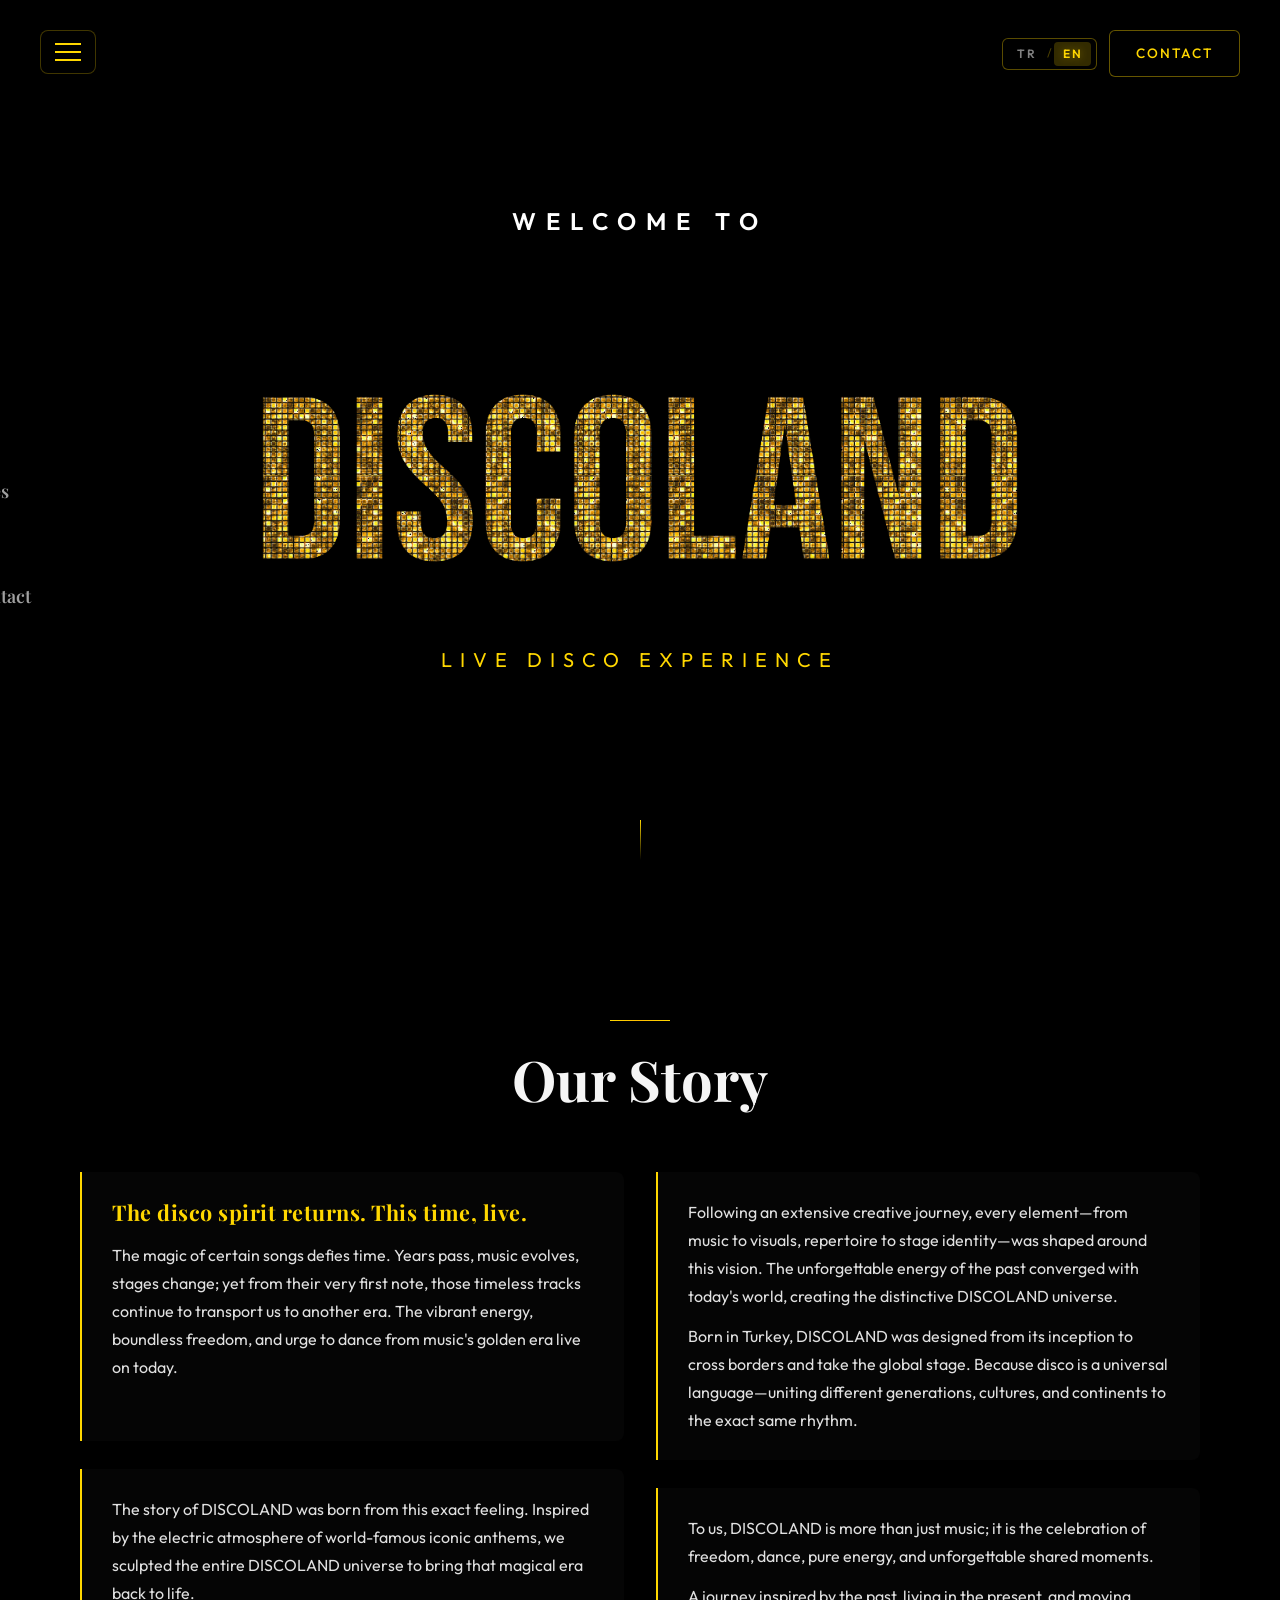
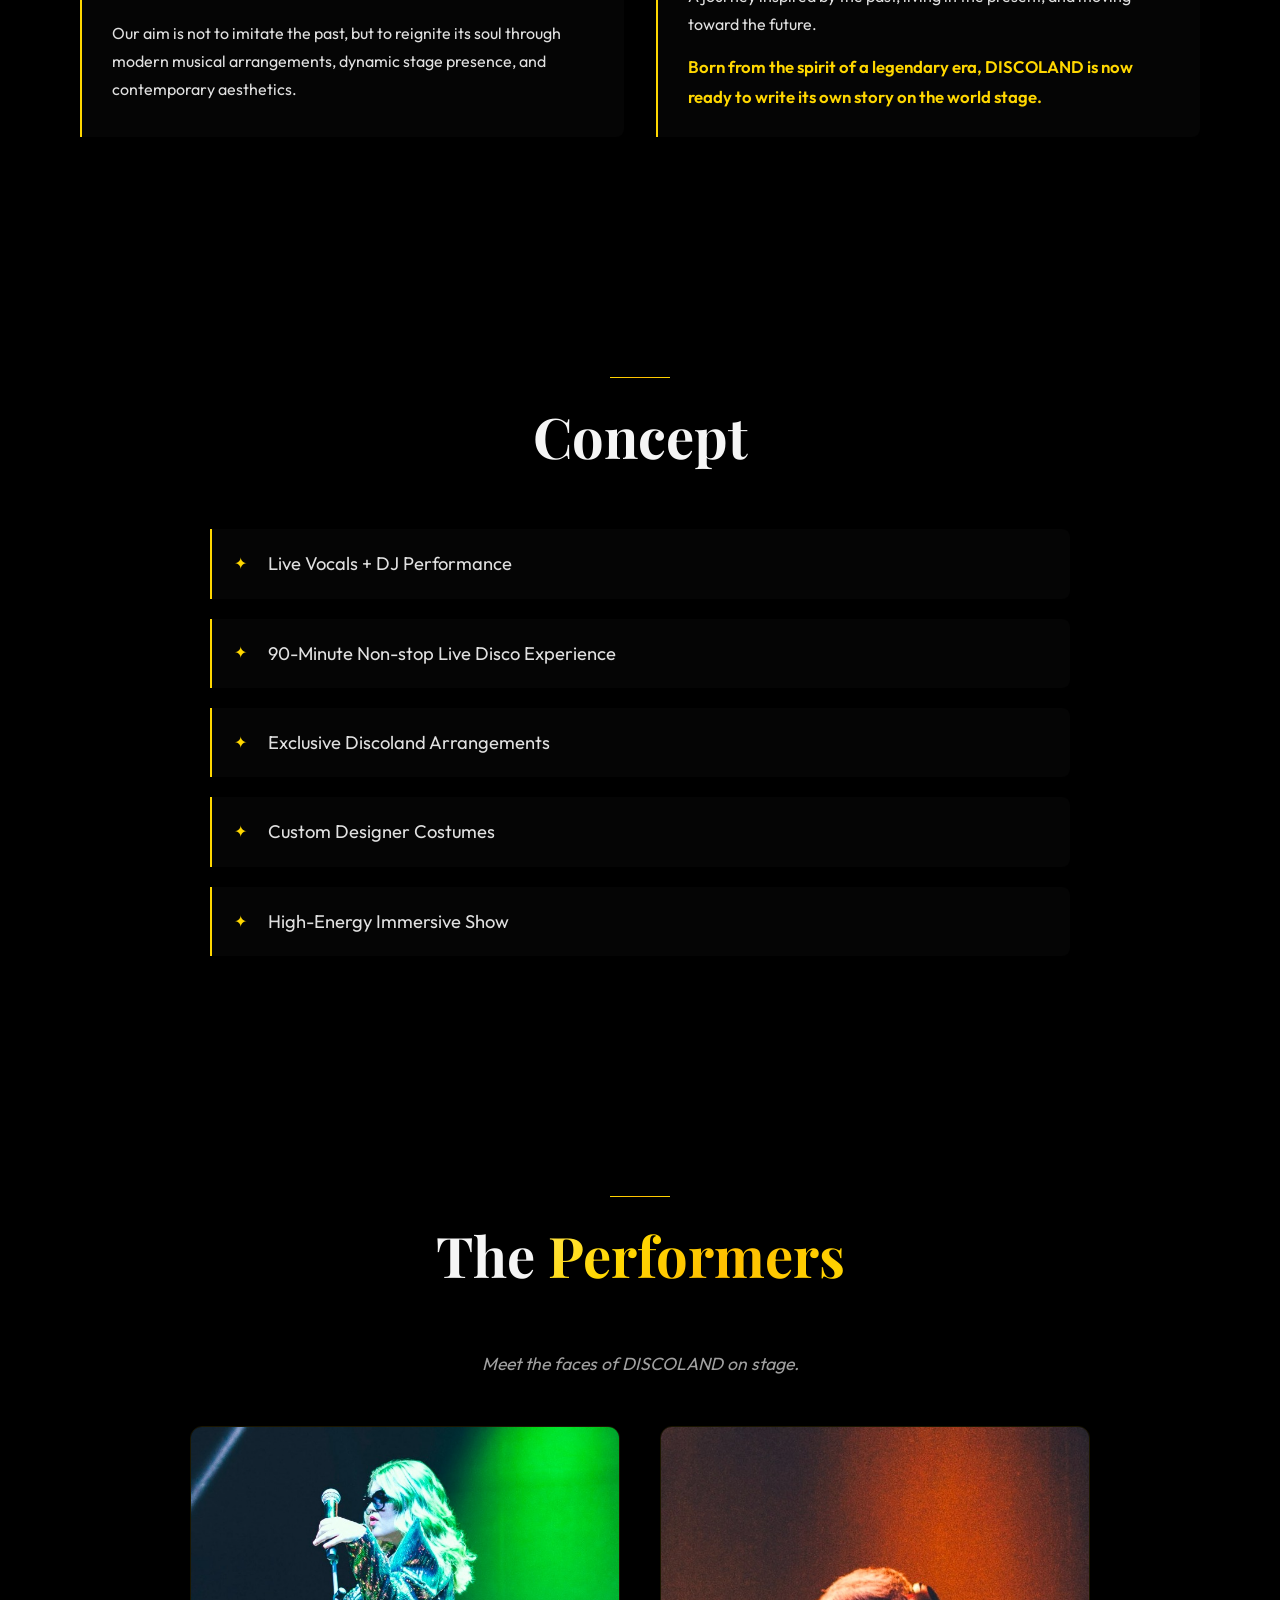
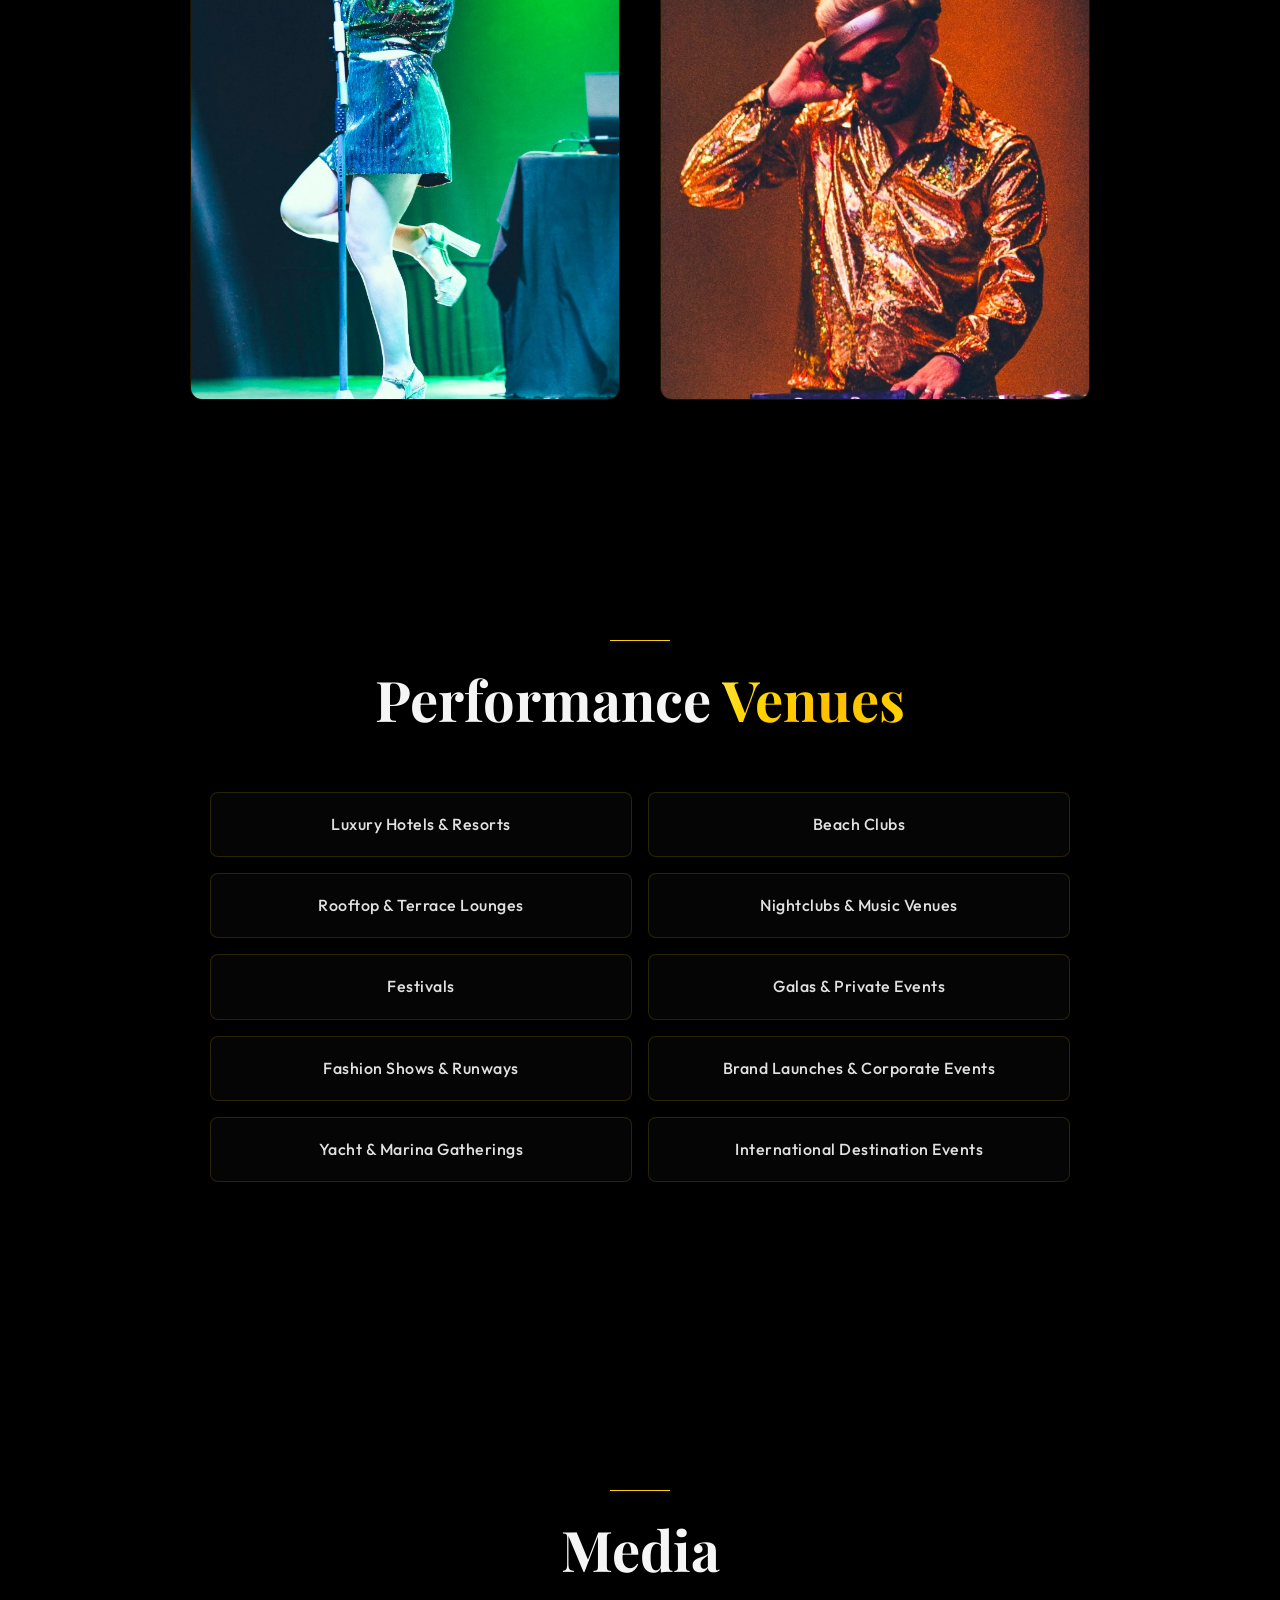
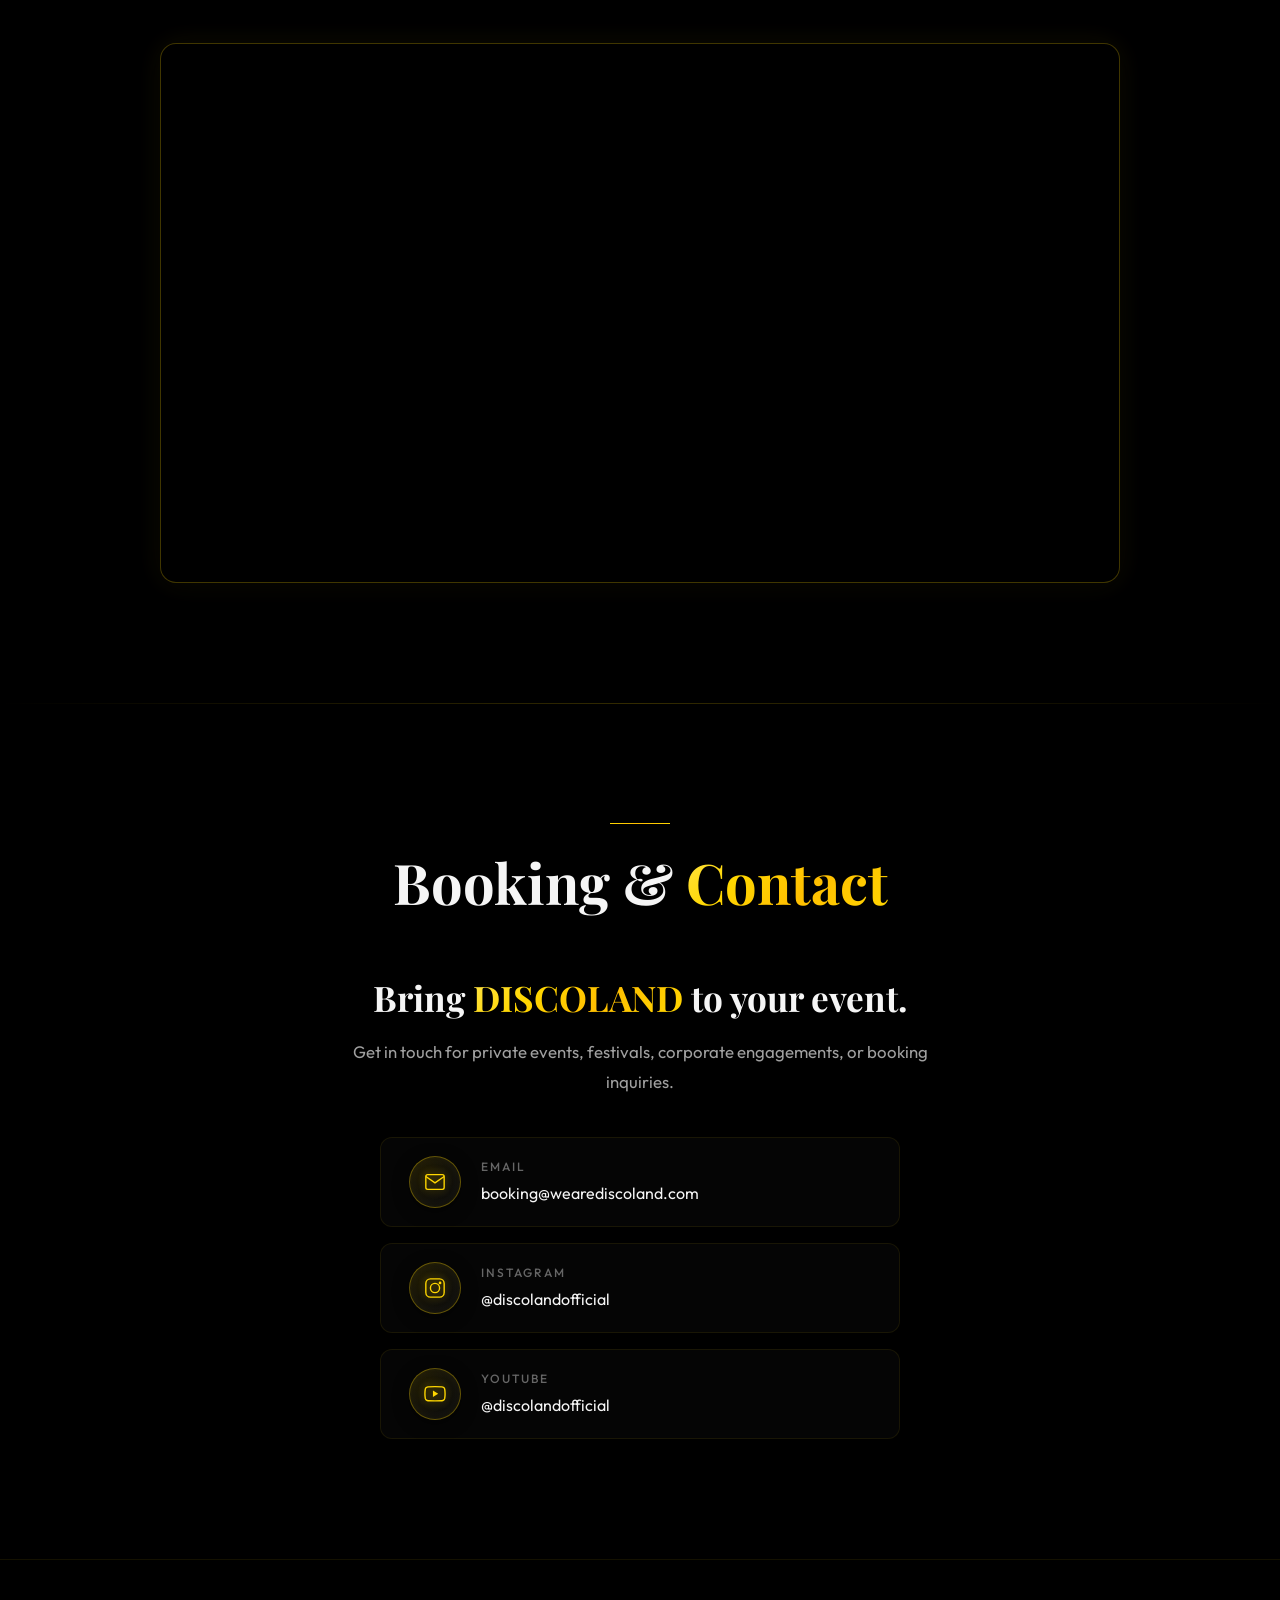
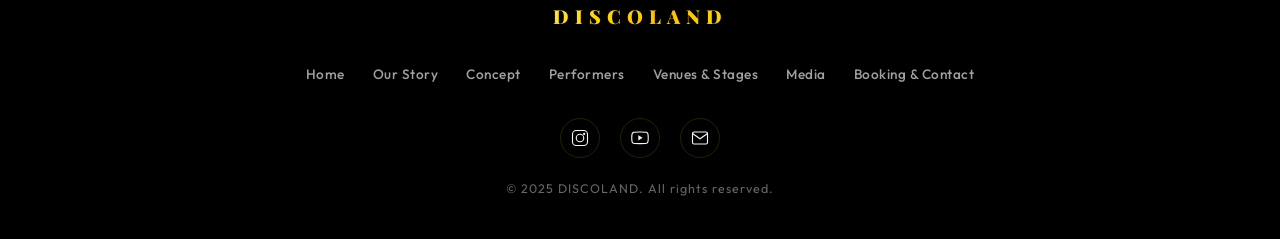
==== index.html @ 0e705111 "Add multi-language (TR/EN) support and language switchers" ====
<!DOCTYPE html>
<html lang="tr">
<head>
  <meta charset="UTF-8">
  <meta name="viewport" content="width=device-width, initial-scale=1.0">

  <!-- Google tag (gtag.js) -->
  <script async src="https://www.googletagmanager.com/gtag/js?id=G-9LQJ7EZ6C6"></script>
  <script>
    window.dataLayer = window.dataLayer || [];
    function gtag(){dataLayer.push(arguments);}
    gtag('js', new Date());

    gtag('config', 'G-9LQJ7EZ6C6');
  </script>
  <meta name="description" id="metaDescription" content="DISCOLAND — Disko kültürünün özgür ruhunu modern sahne estetiğiyle yeniden yaşatan yüksek enerjili canlı performans projesi. Buse Türker & Erdi İltaş.">
  <meta name="keywords" content="Discoland, disco, disko, canlı performans, Buse Türker, Erdi İltaş, DJ, live show, İstanbul">
  <meta property="og:title" content="Welcome to DISCOLAND">
  <meta property="og:description" id="ogDescription" content="Disko kültürünün özgür ruhunu modern sahne estetiğiyle yeniden yaşatıyoruz.">
  <meta property="og:type" content="website">
  <meta property="og:url" content="https://wearediscoland.com">
  <title id="pageTitle">Welcome to DISCOLAND</title>

  <!-- Favicon -->
  <link rel="icon" type="image/png" sizes="32x32" href="assets/images/favicon.png?v=2">
  <link rel="apple-touch-icon" href="assets/images/favicon.png?v=2">
  <link rel="shortcut icon" href="favicon.ico?v=2">

  <!-- Styles -->
  <link rel="stylesheet" href="css/style.css?v=28">
</head>
<body>

  <!-- ==================== NAVIGATION ==================== -->
  <nav class="navbar" id="navbar">
    <div class="container">
      <div class="hamburger" id="hamburger">
        <span></span>
        <span></span>
        <span></span>
      </div>
      <div class="nav-right">
        <div class="lang-switcher" id="langSwitcher">
          <button type="button" class="lang-btn active" data-lang="tr" aria-label="Türkçe">TR</button>
          <span class="lang-divider">/</span>
          <button type="button" class="lang-btn" data-lang="en" aria-label="English">EN</button>
        </div>
        <a href="#booking" class="nav-contact-btn" data-i18n="nav.contact">İletişim</a>
      </div>
    </div>
  </nav>

  <!-- ==================== SIDE MENU ==================== -->
  <div class="side-menu" id="sideMenu">
    <div class="side-menu-lang">
      <button type="button" class="side-lang-btn active" data-lang="tr">TR</button>
      <span class="side-lang-sep">|</span>
      <button type="button" class="side-lang-btn" data-lang="en">EN</button>
    </div>
    <ul class="side-menu-links">
      <li><a href="#hero" data-i18n="menu.home">Ana Sayfa</a></li>
      <li><a href="#hikayemiz" data-i18n="menu.story">Hikayemiz</a></li>
      <li><a href="#konsept" data-i18n="menu.concept">Konsept</a></li>
      <li><a href="#sahne-yuzlerimiz" data-i18n="menu.faces">Sahne Yüzlerimiz</a></li>
      <li><a href="#nerelerde" data-i18n="menu.venues">Performans Alanları</a></li>
      <li><a href="#medya" data-i18n="menu.media">Medya</a></li>
      <li><a href="#booking" data-i18n="menu.booking">Booking & İletişim</a></li>
    </ul>
  </div>
  <div class="side-menu-overlay" id="sideMenuOverlay"></div>

  <!-- ==================== HERO SECTION ==================== -->
  <section class="hero" id="hero">
    <div class="hero-overlay"></div>

    <div class="hero-content">
      <p class="hero-subtitle" data-i18n="hero.subtitle">WELCOME TO</p>
      <div class="hero-logo-wrapper">
        <img src="assets/images/logo.png" alt="DISCOLAND" class="hero-logo-img">
      </div>
      <p class="hero-slogan" data-i18n="hero.slogan">LIVE DISCO EXPERIENCE</p>
    </div>

    <div class="scroll-indicator">
      <div class="arrow"></div>
    </div>
  </section>

  <!-- ==================== 1. HİKAYEMİZ ==================== -->
  <section class="section" id="hikayemiz">
    <div class="container">
      <div class="reveal">
        <div class="section-divider"></div>
        <h2 class="section-title" data-i18n="story.title">Hikayemiz</h2>
      </div>

      <div class="story-grid">
        <!-- Sol Sütun (1. ve 2. Blok) -->
        <div class="story-col reveal reveal-delay-1">
          <div class="story-block">
            <h3 class="story-heading" data-i18n="story.heading">Disco ruhu geri dönüyor. Bu kez canlı.</h3>
            <p data-i18n="story.p1">Bazı şarkıların büyüsü zamana meydan okur. Yıllar geçer, müzik değişir, sahneler değişir; ama o şarkılar daha ilk notasında bizi başka bir zamana götürmeye devam eder. Çünkü geçmişin en güzel dönemlerinden kalan o enerji, özgürlük ve dans etme hissi bugün hâlâ yaşıyor.</p>
          </div>

          <div class="story-block">
            <p data-i18n="story.p2">DISCOLAND'in hikâyesi de tam olarak bu duygudan doğdu. Dünyanın hafızasına kazınmış ikonik şarkıların yarattığı o eşsiz atmosferden ilham aldık ve DISCOLAND'in tüm dünyasını o büyülü zamanların ruhunu yeniden hissettirecek şekilde kurguladık.</p>
            <p data-i18n="story.p3">Amacımız geçmişi taklit etmek değil; onun ruhunu bugünün müzikal anlayışı, sahne enerjisi ve estetiğiyle yeniden yaşatmak.</p>
          </div>
        </div>

        <!-- Sağ Sütun (3. ve 4. Blok) -->
        <div class="story-col reveal reveal-delay-2">
          <div class="story-block">
            <p data-i18n="story.p4">Uzun bir hazırlık sürecinin ardından müzikten görsel dünyaya, repertuvardan sahne kimliğine kadar her detay bu fikir etrafında şekillendi. Geçmişin unutulmaz enerjisi bugünün dünyasıyla buluştu ve kendine özgü bir DISCOLAND evreni ortaya çıktı.</p>
            <p data-i18n="story.p5">Türkiye'den doğan DISCOLAND, en başından itibaren sınırların ötesine geçmek ve dünya sahnelerinde yer almak üzere tasarlandı. Çünkü disco; farklı kuşakları, kültürleri ve coğrafyaları aynı ritimde buluşturan evrensel bir ruha sahip.</p>
          </div>

          <div class="story-block">
            <p data-i18n="story.p6">Bizim için DISCOLAND yalnızca müzik değil; özgürlük, dans, enerji ve birlikte yaşanan unutulmaz anların yeniden hayat bulması.</p>
            <p data-i18n="story.p7">Geçmişten ilham alan, bugünde yaşayan ve geleceğe doğru yol alan bir hikâye.</p>
            <p class="story-highlight" data-i18n="story.highlight">Bir dönemin ruhundan doğan DISCOLAND, şimdi kendi hikâyesini dünya sahnelerinde yazmaya hazırlanıyor.</p>
          </div>
        </div>
      </div>
    </div>
  </section>

  <!-- ==================== 2. KONSEPT ==================== -->
  <section class="section" id="konsept">
    <div class="container">
      <div class="reveal">
        <div class="section-divider"></div>
        <h2 class="section-title" data-i18n="concept.title">Konsept</h2>
      </div>
      <div class="konsept-list reveal reveal-delay-1">
        <ul>
          <li data-i18n="concept.item1">Canlı vokal + DJ performansı</li>
          <li data-i18n="concept.item2">90 dakika kesintisiz tek set canlı disco deneyimi</li>
          <li data-i18n="concept.item3">Discoland altyapıları</li>
          <li data-i18n="concept.item4">Özel kostümler</li>
          <li data-i18n="concept.item5">Yüksek enerjili bütünsel performans</li>
        </ul>
      </div>
    </div>
  </section>

  <!-- ==================== 3. SAHNE YÜZLERİMİZ ==================== -->
  <section class="section" id="sahne-yuzlerimiz">
    <div class="container">
      <div class="reveal">
        <div class="section-divider"></div>
        <h2 class="section-title" data-i18n-html="faces.title">Sahne <span class="text-gradient-gold">Yüzlerimiz</span></h2>
      </div>
      <p class="faces-intro reveal reveal-delay-1" data-i18n="faces.intro">DISCOLAND'in sahnedeki yüzleriyle tanışın.</p>

      <div class="faces-grid reveal reveal-delay-1">

        <!-- Buse Türker -->
        <div class="face-card">
          <img src="assets/images/buse-turker.jpg?v=2" alt="Buse Türker" class="face-card-img">
          <div class="face-card-overlay">
            <div class="face-card-header">
              <h3 class="face-card-name">Buse Türker</h3>
              <span class="face-card-title" data-i18n="faces.buseTitle">Founder & Vocal</span>
              <div class="face-card-hint">
                <span class="hint-label" data-i18n="faces.hintBio">Biyografi</span>
                <span class="hint-arrow">▾</span>
              </div>
            </div>
            <div class="face-card-body">
              <p class="face-card-desc" data-i18n="faces.buseDesc">DISCOLAND'in kurucusu ve güçlü sesi Buse Türker; müziğe olan tutkusunu, sahne deneyimini ve yaratıcı vizyonunu bir araya getirerek DISCOLAND'i hayata geçirdi.</p>
              <p class="face-card-highlight" data-i18n="faces.buseHighlight">Güçlü vokali, kendine özgü yorumu ve yüksek sahne enerjisiyle DISCOLAND'in ruhunu sahneye taşıyor.</p>
            </div>
          </div>
        </div>

        <!-- Erdi İltaş -->
        <div class="face-card">
          <img src="assets/images/erdi-iltas.jpg?v=2" alt="Erdi İltaş" class="face-card-img">
          <div class="face-card-overlay">
            <div class="face-card-header">
              <h3 class="face-card-name">Erdi İltaş</h3>
              <span class="face-card-title" data-i18n="faces.erdiTitle">DJ & Sound Producer</span>
              <div class="face-card-hint">
                <span class="hint-label" data-i18n="faces.hintBio">Biyografi</span>
                <span class="hint-arrow">▾</span>
              </div>
            </div>
            <div class="face-card-body">
              <p class="face-card-desc" data-i18n="faces.erdiDesc">DISCOLAND'in sound dünyasının arkasındaki isim Erdi İltaş. Proje için özel olarak tasarladığı altyapılar ve prodüksiyonlarla disco'nun zamansız enerjisini DISCOLAND'e özgü bir sound'a dönüştürüyor.</p>
              <p class="face-card-highlight" data-i18n="faces.erdiHighlight">DJ performansı ve sahnedeki enerjisiyle 90 dakikalık kesintisiz setin müzikal akışını yönetirken, DISCOLAND'in kendine özgü ses kimliğini sahneye taşıyor.</p>
            </div>
          </div>
        </div>

      </div>
    </div>
  </section>

  <!-- ==================== 4. NERELERDE SAHNE ALIYOR? ==================== -->
  <section class="section" id="nerelerde">
    <div class="container">
      <div class="reveal">
        <div class="section-divider"></div>
        <h2 class="section-title" data-i18n-html="venues.title">Performans <span class="text-gradient-gold">Alanları</span></h2>
      </div>

      <div class="venues-grid reveal reveal-delay-1">
        <div class="venue-item" data-i18n="venues.item1">Lüks Oteller</div>
        <div class="venue-item" data-i18n="venues.item2">Beach Club'lar</div>
        <div class="venue-item" data-i18n="venues.item3">Rooftop & Teras Mekanları</div>
        <div class="venue-item" data-i18n="venues.item4">Gece Kulüpleri & Müzik Mekanları</div>
        <div class="venue-item" data-i18n="venues.item5">Festivaller</div>
        <div class="venue-item" data-i18n="venues.item6">Gala & Özel Davetler</div>
        <div class="venue-item" data-i18n="venues.item7">Moda Şovları & Defileler</div>
        <div class="venue-item" data-i18n="venues.item8">Marka Lansmanları & Kurumsal Etkinlikler</div>
        <div class="venue-item" data-i18n="venues.item9">Yat & Marina Etkinlikleri</div>
        <div class="venue-item" data-i18n="venues.item10">Uluslararası Etkinlikler & Mekanlar</div>
      </div>

      <p class="venues-footer reveal reveal-delay-1" data-i18n-html="venues.footer">Lüks otellerden festivallere, özel davetlerden uluslararası sahnelere uzanan <span class="text-gradient-gold">DISCOLAND</span> deneyimi.</p>
    </div>
  </section>

  <!-- ==================== 5. MEDYA ==================== -->
  <section class="section" id="medya">
    <div class="container">
      <div class="reveal">
        <div class="section-divider"></div>
        <h2 class="section-title" data-i18n="media.title">Medya</h2>
      </div>
      <div class="media-video-wrapper reveal reveal-delay-1">
        <div class="media-video-container">
          <iframe
            src="https://www.youtube.com/embed/pouTGh0LCow?autoplay=1&mute=1&loop=1&playlist=pouTGh0LCow&enablejsapi=1&rel=0&modestbranding=1"
            title="DISCOLAND — Live Performance"
            allow="accelerometer; autoplay; clipboard-write; encrypted-media; gyroscope; picture-in-picture; web-share"
            allowfullscreen>
          </iframe>
        </div>
      </div>
    </div>
  </section>

  <!-- ==================== 6. BOOKING & İLETİŞİM ==================== -->
  <section class="section contact" id="booking">
    <div class="container">
      <div class="reveal">
        <div class="section-divider"></div>
        <h2 class="section-title" data-i18n-html="booking.title">Booking & <span class="text-gradient-gold">İletişim</span></h2>
      </div>

      <div class="contact-wrapper">
        <div class="contact-text reveal reveal-delay-1">
          <h3 data-i18n-html="booking.subtitle">Etkinliklerinizde <span class="text-gradient-gold">DISCOLAND</span> olsun.</h3>
          <p data-i18n="booking.desc">Özel etkinlik, festival, kurumsal organizasyon veya iş birliği teklifleriniz için bizimle iletişime geçin.</p>

          <div class="contact-links">
            <!-- Email -->
            <a href="mailto:booking@wearediscoland.com" class="contact-link">
              <div class="contact-link-icon">
                <svg viewBox="0 0 24 24">
                  <path d="M4 4h16c1.1 0 2 .9 2 2v12c0 1.1-.9 2-2 2H4c-1.1 0-2-.9-2-2V6c0-1.1.9-2 2-2z" fill="none" stroke="currentColor" stroke-width="1.5"/>
                  <polyline points="22,6 12,13 2,6" fill="none" stroke="currentColor" stroke-width="1.5"/>
                </svg>
              </div>
              <div class="contact-link-text">
                <span class="contact-link-label" data-i18n="booking.emailLabel">E-posta</span>
                <span class="contact-link-value">booking@wearediscoland.com</span>
              </div>
            </a>

            <!-- Instagram -->
            <a href="https://www.instagram.com/discolandofficial/" target="_blank" rel="noopener noreferrer" class="contact-link">
              <div class="contact-link-icon">
                <svg viewBox="0 0 24 24">
                  <rect x="2" y="2" width="20" height="20" rx="5" ry="5" fill="none" stroke="currentColor" stroke-width="1.5"/>
                  <circle cx="12" cy="12" r="5" fill="none" stroke="currentColor" stroke-width="1.5"/>
                  <circle cx="17.5" cy="6.5" r="1.5" fill="currentColor"/>
                </svg>
              </div>
              <div class="contact-link-text">
                <span class="contact-link-label" data-i18n="booking.instagramLabel">Instagram</span>
                <span class="contact-link-value">@discolandofficial</span>
              </div>
            </a>

            <!-- YouTube -->
            <a href="https://www.youtube.com/@discolandofficial" target="_blank" rel="noopener noreferrer" class="contact-link">
              <div class="contact-link-icon">
                <svg viewBox="0 0 24 24">
                  <path d="M22.54 6.42a2.78 2.78 0 0 0-1.94-2C18.88 4 12 4 12 4s-6.88 0-8.6.46a2.78 2.78 0 0 0-1.94 2A29 29 0 0 0 1 11.75a29 29 0 0 0 .46 5.33A2.78 2.78 0 0 0 3.4 19.1c1.72.46 8.6.46 8.6.46s6.88 0 8.6-.46a2.78 2.78 0 0 0 1.94-2 29 29 0 0 0 .46-5.25 29 29 0 0 0-.46-5.33z" fill="none" stroke="currentColor" stroke-width="1.5"/>
                  <polygon points="9.75,8.27 15.5,11.75 9.75,15.23" fill="currentColor"/>
                </svg>
              </div>
              <div class="contact-link-text">
                <span class="contact-link-label" data-i18n="booking.youtubeLabel">YouTube</span>
                <span class="contact-link-value">@discolandofficial</span>
              </div>
            </a>
          </div>
        </div>
      </div>
    </div>
  </section>

  <!-- ==================== FOOTER ==================== -->
  <footer class="footer">
    <div class="container">
      <div class="footer-content">
        <span class="footer-logo">DISCOLAND</span>

        <nav class="footer-nav">
          <a href="#hero" data-i18n="menu.home">Ana Sayfa</a>
          <a href="#hikayemiz" data-i18n="menu.story">Hikayemiz</a>
          <a href="#konsept" data-i18n="menu.concept">Konsept</a>
          <a href="#sahne-yuzlerimiz" data-i18n="menu.faces">Sahne Yüzlerimiz</a>
          <a href="#nerelerde" data-i18n="menu.venues">Performans Alanları</a>
          <a href="#medya" data-i18n="menu.media">Medya</a>
          <a href="#booking" data-i18n="menu.booking">Booking & İletişim</a>
        </nav>

        <div class="footer-socials">
          <!-- Instagram -->
          <a href="https://www.instagram.com/discolandofficial/" target="_blank" rel="noopener noreferrer" class="footer-social-link" aria-label="Instagram">
            <svg viewBox="0 0 24 24">
              <rect x="2" y="2" width="20" height="20" rx="5" ry="5" fill="none" stroke="currentColor" stroke-width="1.5"/>
              <circle cx="12" cy="12" r="5" fill="none" stroke="currentColor" stroke-width="1.5"/>
              <circle cx="17.5" cy="6.5" r="1.5" fill="currentColor"/>
            </svg>
          </a>
          <!-- YouTube -->
          <a href="https://www.youtube.com/@discolandofficial" target="_blank" rel="noopener noreferrer" class="footer-social-link" aria-label="YouTube">
            <svg viewBox="0 0 24 24">
              <path d="M22.54 6.42a2.78 2.78 0 0 0-1.94-2C18.88 4 12 4 12 4s-6.88 0-8.6.46a2.78 2.78 0 0 0-1.94 2A29 29 0 0 0 1 11.75a29 29 0 0 0 .46 5.33A2.78 2.78 0 0 0 3.4 19.1c1.72.46 8.6.46 8.6.46s6.88 0 8.6-.46a2.78 2.78 0 0 0 1.94-2 29 29 0 0 0 .46-5.25 29 29 0 0 0-.46-5.33z" fill="none" stroke="currentColor" stroke-width="1.5"/>
              <polygon points="9.75,8.27 15.5,11.75 9.75,15.23" fill="currentColor"/>
            </svg>
          </a>
          <!-- Email -->
          <a href="mailto:booking@wearediscoland.com" class="footer-social-link" aria-label="Email">
            <svg viewBox="0 0 24 24">
              <path d="M4 4h16c1.1 0 2 .9 2 2v12c0 1.1-.9 2-2 2H4c-1.1 0-2-.9-2-2V6c0-1.1.9-2 2-2z" fill="none" stroke="currentColor" stroke-width="1.5"/>
              <polyline points="22,6 12,13 2,6" fill="none" stroke="currentColor" stroke-width="1.5"/>
            </svg>
          </a>
        </div>

        <p class="footer-copy" data-i18n-html="footer.copy">&copy; 2025 DISCOLAND. Tüm hakları saklıdır.</p>
      </div>
    </div>
  </footer>

  <!-- Scripts -->
  <script src="js/translations.js?v=1"></script>
  <script src="js/main.js?v=7"></script>

</body>
</html>
---- css/style.css ----
/* ============================================
   DISCOLAND — Design System & Styles
   ============================================ */

/* --- Google Fonts --- */
@import url('https://fonts.googleapis.com/css2?family=Playfair+Display:ital,wght@0,400;0,700;0,900;1,400;1,700;1,900&family=Outfit:wght@300;400;500;600;700&display=swap');

/* --- CSS Custom Properties --- */
:root {
  /* Colors */
  --color-bg: #000000;
  --color-bg-alt: #000000;
  --color-bg-card: #0d0d0d;
  --color-gold: #FFD700;
  --color-gold-light: #FFE44D;
  --color-amber: #FFBF00;
  --color-red: #DC143C;
  --color-red-dark: #8B0000;
  --color-silver: #C0C0C0;
  --color-chrome: #E8E8E8;
  --color-text: #F5F5F5;
  --color-text-muted: #A0A0A0;
  --color-text-dim: #666666;

  /* Gradients */
  --gradient-gold: linear-gradient(135deg, #FFD700 0%, #FFBF00 50%, #FFD700 100%);
  --gradient-gold-text: linear-gradient(135deg, #FFE44D 0%, #FFD700 30%, #FFBF00 60%, #FFD700 100%);
  --gradient-dark: #000000;
  --gradient-red-gold: linear-gradient(135deg, #DC143C 0%, #FFD700 100%);
  --gradient-hero: none;

  /* Fonts */
  --font-display: 'Playfair Display', Georgia, serif;
  --font-body: 'Outfit', 'Segoe UI', sans-serif;

  /* Spacing */
  --section-padding: 120px;
  --container-width: 1200px;

  /* Effects */
  --glow-gold: 0 0 20px rgba(255, 215, 0, 0.3), 0 0 40px rgba(255, 215, 0, 0.1);
  --glow-gold-strong: 0 0 30px rgba(255, 215, 0, 0.5), 0 0 60px rgba(255, 215, 0, 0.2), 0 0 100px rgba(255, 215, 0, 0.1);
  --glow-red: 0 0 20px rgba(220, 20, 60, 0.3), 0 0 40px rgba(220, 20, 60, 0.1);

  /* Transitions */
  --transition-fast: 0.2s cubic-bezier(0.4, 0, 0.2, 1);
  --transition-smooth: 0.4s cubic-bezier(0.4, 0, 0.2, 1);
  --transition-slow: 0.8s cubic-bezier(0.4, 0, 0.2, 1);
}

/* --- Reset & Base --- */
*, *::before, *::after {
  margin: 0;
  padding: 0;
  box-sizing: border-box;
}

html {
  scroll-behavior: smooth;
  font-size: 16px;
  overflow-x: hidden;
}

body {
  font-family: var(--font-body);
  background-color: var(--color-bg);
  color: var(--color-text);
  line-height: 1.7;
  overflow-x: hidden;
  -webkit-font-smoothing: antialiased;
  -moz-osx-font-smoothing: grayscale;
}

a {
  text-decoration: none;
  color: inherit;
  transition: color var(--transition-fast);
}

img {
  max-width: 100%;
  height: auto;
  display: block;
}

/* --- Utility Classes --- */
.container {
  max-width: var(--container-width);
  margin: 0 auto;
  padding: 0 40px;
}

.text-gold {
  color: var(--color-gold);
}

.text-gradient-gold {
  background: var(--gradient-gold-text);
  -webkit-background-clip: text;
  -webkit-text-fill-color: transparent;
  background-clip: text;
}

/* --- Navigation --- */
.navbar {
  position: absolute;
  top: 0;
  left: 0;
  width: 100%;
  z-index: 1000;
  padding: 30px 0 15px;
  background: transparent;
}

.navbar .container {
  display: flex;
  justify-content: space-between;
  align-items: center;
}

/* Hamburger Menu (Fixed on Left) */
.hamburger {
  position: fixed;
  top: 30px;
  left: 40px;
  display: flex;
  flex-direction: column;
  gap: 6px;
  cursor: pointer;
  padding: 12px 14px;
  background: rgba(0, 0, 0, 0.65);
  backdrop-filter: blur(12px);
  border: 1px solid rgba(255, 215, 0, 0.25);
  border-radius: 8px;
  z-index: 1100;
  transition: all 0.3s ease;
}

.hamburger:hover {
  border-color: var(--color-gold);
  background: rgba(0, 0, 0, 0.9);
  box-shadow: 0 0 15px rgba(255, 215, 0, 0.3);
}

.hamburger span {
  width: 26px;
  height: 2px;
  background: var(--color-gold);
  transition: all 0.4s ease;
  transform-origin: center;
}

.hamburger.active span:nth-child(1) {
  transform: rotate(45deg) translate(5.5px, 5.5px);
}

.hamburger.active span:nth-child(2) {
  opacity: 0;
}

.hamburger.active span:nth-child(3) {
  transform: rotate(-45deg) translate(5.5px, -5.5px);
}

.nav-right {
  position: fixed;
  top: 30px;
  right: 40px;
  z-index: 1000;
  display: flex;
  align-items: center;
  gap: 12px;
}

/* Language Switcher */
.lang-switcher {
  display: inline-flex;
  align-items: center;
  background: rgba(0, 0, 0, 0.65);
  backdrop-filter: blur(12px);
  -webkit-backdrop-filter: blur(12px);
  border: 1px solid rgba(255, 215, 0, 0.35);
  border-radius: 6px;
  padding: 3px 5px;
  gap: 2px;
  transition: all var(--transition-smooth);
}

.lang-switcher:hover {
  border-color: var(--color-gold);
  box-shadow: 0 0 15px rgba(255, 215, 0, 0.25);
}

.lang-btn {
  background: transparent;
  border: none;
  color: rgba(255, 255, 255, 0.5);
  font-family: var(--font-body);
  font-size: 0.75rem;
  font-weight: 600;
  letter-spacing: 1.5px;
  padding: 6px 9px;
  border-radius: 4px;
  cursor: pointer;
  transition: all 0.25s ease;
  line-height: 1;
}

.lang-btn:hover {
  color: #FFFFFF;
}

.lang-btn.active {
  background: rgba(255, 215, 0, 0.2);
  color: var(--color-gold);
  text-shadow: 0 0 8px rgba(255, 215, 0, 0.4);
}

.lang-divider {
  color: rgba(255, 215, 0, 0.3);
  font-size: 0.75rem;
  user-select: none;
}

.nav-contact-btn {
  font-family: var(--font-body);
  font-size: 0.85rem;
  font-weight: 500;
  letter-spacing: 2px;
  text-transform: uppercase;
  color: var(--color-gold);
  border: 1px solid rgba(255, 215, 0, 0.4);
  padding: 11px 26px;
  border-radius: 6px;
  transition: all var(--transition-smooth);
  display: inline-block;
  text-decoration: none;
  background: rgba(0, 0, 0, 0.65);
  backdrop-filter: blur(12px);
  -webkit-backdrop-filter: blur(12px);
}

.nav-contact-btn:hover {
  background: rgba(0, 0, 0, 0.9);
  border-color: var(--color-gold);
  box-shadow: 0 0 15px rgba(255, 215, 0, 0.3);
  color: #FFFFFF;
}

/* Side Menu Language Switcher */
.side-menu-lang {
  display: flex;
  align-items: center;
  justify-content: center;
  gap: 8px;
  padding: 24px 0 16px;
  margin-bottom: 12px;
  border-bottom: 1px solid rgba(255, 215, 0, 0.15);
}

.side-lang-btn {
  background: rgba(0, 0, 0, 0.5);
  border: 1px solid rgba(255, 215, 0, 0.25);
  color: rgba(255, 255, 255, 0.55);
  font-family: var(--font-body);
  font-size: 0.85rem;
  font-weight: 600;
  letter-spacing: 2px;
  padding: 8px 18px;
  border-radius: 6px;
  cursor: pointer;
  transition: all 0.25s ease;
}

.side-lang-btn:hover {
  color: #FFFFFF;
  border-color: var(--color-gold);
}

.side-lang-btn.active {
  background: rgba(255, 215, 0, 0.2);
  border-color: var(--color-gold);
  color: var(--color-gold);
  box-shadow: 0 0 12px rgba(255, 215, 0, 0.3);
}

.side-lang-sep {
  color: rgba(255, 215, 0, 0.3);
  font-size: 0.85rem;
}

/* --- Side Menu --- */
.side-menu {
  position: fixed;
  top: 0;
  left: -290px;
  width: 245px;
  max-width: 75vw;
  height: 100vh;
  background: rgba(5, 5, 5, 0.96);
  backdrop-filter: blur(20px);
  z-index: 1050;
  display: flex;
  align-items: center;
  padding: 50px 24px;
  transition: left 0.4s cubic-bezier(0.4, 0, 0.2, 1);
}

.side-menu.active {
  left: 0;
}

.side-menu-links {
  list-style: none;
  padding: 0;
  margin: 0;
  width: 100%;
}

.side-menu-links li {
  margin-bottom: 22px;
}

.side-menu-links a {
  font-family: var(--font-display);
  font-size: 1.12rem;
  font-weight: 600;
  color: var(--color-text-muted);
  text-decoration: none;
  transition: color 0.3s ease, padding-left 0.3s ease;
  display: block;
  padding-left: 0;
  position: relative;
  white-space: nowrap;
}

.side-menu-links a:hover {
  color: var(--color-gold);
  padding-left: 6px;
}

.side-menu-overlay {
  position: fixed;
  top: 0;
  left: 0;
  width: 100%;
  height: 100%;
  background: rgba(0, 0, 0, 0.6);
  z-index: 1040;
  opacity: 0;
  pointer-events: none;
  transition: opacity 0.4s ease;
}

.side-menu-overlay.active {
  opacity: 1;
  pointer-events: all;
}

/* --- Section Placeholder --- */
.section-placeholder {
  text-align: center;
  padding: 80px 20px;
  color: var(--color-text-muted);
  font-family: var(--font-body);
  font-size: 1rem;
  letter-spacing: 1px;
  border: 1px dashed rgba(255, 215, 0, 0.15);
  border-radius: 8px;
  margin-top: 40px;
}

/* --- Story Content (2 Sütun) --- */
.story-grid {
  max-width: 1140px;
  margin: 48px auto 0;
  display: grid;
  grid-template-columns: 1fr 1fr;
  gap: 32px;
  align-items: stretch;
}

.story-col {
  display: flex;
  flex-direction: column;
  gap: 28px;
}

.story-block {
  background: rgba(255, 255, 255, 0.02);
  border-left: 2px solid var(--color-gold);
  padding: 26px 30px;
  border-radius: 0 8px 8px 0;
  transition: transform 0.3s ease, background 0.3s ease;
  flex: 1;
}

.story-block:hover {
  background: rgba(255, 215, 0, 0.04);
  transform: translateX(4px);
}

.story-heading {
  font-family: var(--font-display);
  font-size: 1.35rem;
  font-weight: 700;
  color: var(--color-gold);
  margin-bottom: 14px;
  letter-spacing: 0.5px;
  line-height: 1.35;
}

.story-block p {
  font-family: var(--font-body);
  font-size: 1rem;
  line-height: 1.75;
  color: #e0e0e0;
  margin-bottom: 12px;
}

.story-block p:last-child {
  margin-bottom: 0;
}

.story-highlight {
  font-weight: 600;
  color: var(--color-gold) !important;
  font-size: 1.05rem !important;
  margin-top: 14px;
}

@media (max-width: 860px) {
  .story-grid {
    grid-template-columns: 1fr;
    gap: 24px;
    margin-top: 36px;
  }
}
/* --- Konsept List --- */
.konsept-list {
  max-width: 860px;
  margin: 40px auto 0;
}

.konsept-list ul {
  list-style: none;
  padding: 0;
  margin: 0;
  display: flex;
  flex-direction: column;
  gap: 20px;
}

.konsept-list li {
  font-family: var(--font-body);
  font-size: 1.15rem;
  line-height: 1.6;
  color: #e0e0e0;
  padding: 20px 28px 20px 56px;
  position: relative;
  background: rgba(255, 255, 255, 0.02);
  border-left: 2px solid var(--color-gold);
  border-radius: 0 8px 8px 0;
  transition: transform 0.3s ease, background 0.3s ease;
}

.konsept-list li::before {
  content: '✦';
  position: absolute;
  left: 22px;
  top: 50%;
  transform: translateY(-50%);
  color: var(--color-gold);
  font-size: 1rem;
}

.konsept-list li:hover {
  background: rgba(255, 215, 0, 0.04);
  transform: translateX(4px);
}

/* --- Venues / Performance Areas --- */
.venues-grid {
  display: grid;
  grid-template-columns: repeat(2, 1fr);
  gap: 16px;
  max-width: 860px;
  margin: 48px auto 0;
}

.venue-item {
  font-family: var(--font-body);
  font-size: 1rem;
  font-weight: 500;
  color: #e0e0e0;
  padding: 18px 24px;
  text-align: center;
  border: 1px solid rgba(255, 215, 0, 0.15);
  border-radius: 8px;
  background: rgba(255, 255, 255, 0.02);
  transition: all 0.3s ease;
  letter-spacing: 0.5px;
}

.venue-item:hover {
  background: rgba(255, 215, 0, 0.06);
  border-color: rgba(255, 215, 0, 0.4);
  color: var(--color-gold);
  transform: translateY(-2px);
  box-shadow: 0 4px 20px rgba(255, 215, 0, 0.1);
}

.venues-footer {
  text-align: center;
  font-family: var(--font-body);
  font-size: 1.05rem;
  color: var(--color-text-muted);
  margin-top: 40px;
  font-style: italic;
  line-height: 1.7;
}

@media (max-width: 640px) {
  .venues-grid {
    grid-template-columns: 1fr;
    gap: 12px;
  }

  .venue-item {
    font-size: 0.9rem;
    padding: 14px 20px;
  }
}

/* --- Faces Section --- */
.faces-intro {
  text-align: center;
  font-family: var(--font-body);
  font-size: 1.1rem;
  color: var(--color-text-muted);
  margin-top: 24px;
  margin-bottom: 0;
  font-style: italic;
}

.faces-grid {
  display: grid;
  grid-template-columns: repeat(2, 1fr);
  gap: 40px;
  max-width: 900px;
  margin: 48px auto 0;
}

.face-card {
  position: relative;
  border-radius: 12px;
  overflow: hidden;
  aspect-ratio: 3 / 4;
  cursor: pointer;
  box-shadow: 0 4px 30px rgba(0, 0, 0, 0.5);
  border: 1px solid rgba(255, 215, 0, 0.1);
  transition: border-color 0.4s ease, box-shadow 0.4s ease;
}

.face-card:hover {
  border-color: rgba(255, 215, 0, 0.3);
  box-shadow: 0 8px 40px rgba(255, 215, 0, 0.15);
}

/* Photo */
.face-card-img {
  width: 100%;
  height: 100%;
  object-fit: cover;
  object-position: center top;
  display: block;
  transition: transform 0.6s ease, filter 0.6s ease;
}

.face-card:hover .face-card-img {
  transform: scale(1.05);
  filter: brightness(0.2);
}

/* Hover overlay - everything appears on hover */
.face-card-overlay {
  position: absolute;
  inset: 0;
  display: flex;
  flex-direction: column;
  justify-content: center;
  align-items: center;
  text-align: center;
  padding: 32px 28px;
  opacity: 0;
  z-index: 4;
  transition: opacity 0.5s ease;
}

.face-card:hover .face-card-overlay {
  opacity: 1;
}

.face-card-name {
  font-family: var(--font-display);
  font-size: 1.5rem;
  font-weight: 700;
  color: #FFFFFF;
  margin-bottom: 6px;
  letter-spacing: 1px;
  transform: translateY(20px);
  transition: transform 0.5s ease;
}

.face-card:hover .face-card-name {
  transform: translateY(0);
}

.face-card-title {
  font-family: var(--font-body);
  font-size: 0.8rem;
  font-weight: 600;
  letter-spacing: 3px;
  text-transform: uppercase;
  color: var(--color-gold);
  margin-bottom: 24px;
  display: block;
  transform: translateY(20px);
  transition: transform 0.5s ease 0.05s;
}

.face-card:hover .face-card-title {
  transform: translateY(0);
}

.face-card-desc {
  font-family: var(--font-body);
  font-size: 0.9rem;
  line-height: 1.7;
  color: #d0d0d0;
  margin-bottom: 16px;
  transform: translateY(20px);
  transition: transform 0.5s ease 0.1s;
}

.face-card:hover .face-card-desc {
  transform: translateY(0);
}

.face-card-highlight {
  font-family: var(--font-body);
  font-size: 0.85rem;
  line-height: 1.6;
  color: var(--color-gold);
  font-weight: 500;
  font-style: italic;
  transform: translateY(20px);
  transition: transform 0.5s ease 0.15s;
}

.face-card:hover .face-card-highlight {
  transform: translateY(0);
}

/* Hide mobile hint on desktop */
.face-card-hint {
  display: none;
}

/* Mobile responsive */
@media (max-width: 768px) {
  .faces-grid {
    grid-template-columns: 1fr;
    gap: 32px;
    max-width: 400px;
  }

  /* Reset desktop hover filter on touch screens */
  .face-card:hover .face-card-img {
    transform: none;
    filter: none;
  }

  .face-card.is-open .face-card-img {
    filter: brightness(0.18) blur(3px);
    transform: scale(1.03);
  }

  /* Fixed bottom panel on mobile */
  .face-card-overlay {
    position: absolute;
    inset: auto 0 0 0;
    top: auto;
    bottom: 0;
    left: 0;
    right: 0;
    opacity: 1;
    background: linear-gradient(to top, rgba(0, 0, 0, 0.96) 0%, rgba(5, 5, 5, 0.85) 65%, rgba(0, 0, 0, 0) 100%);
    padding: 40px 20px 18px;
    display: flex;
    flex-direction: column;
    justify-content: flex-end;
    align-items: center;
    transition: all 0.45s cubic-bezier(0.4, 0, 0.2, 1);
    z-index: 4;
  }

  .face-card-header {
    width: 100%;
    display: flex;
    flex-direction: column;
    align-items: center;
    text-align: center;
  }

  .face-card-name {
    font-size: 1.35rem;
    margin-bottom: 3px;
    transform: none !important;
    color: #FFFFFF;
  }

  .face-card-title {
    font-size: 0.78rem;
    letter-spacing: 2.5px;
    margin-bottom: 10px;
    transform: none !important;
    color: var(--color-gold);
  }

  /* Expand Hint Pill */
  .face-card-hint {
    display: inline-flex;
    align-items: center;
    gap: 6px;
    padding: 5px 14px;
    border-radius: 20px;
    background: rgba(255, 215, 0, 0.1);
    border: 1px solid rgba(255, 215, 0, 0.35);
    color: var(--color-gold);
    font-size: 0.72rem;
    font-weight: 600;
    letter-spacing: 1px;
    text-transform: uppercase;
    transition: all 0.3s ease;
  }

  .hint-arrow {
    font-size: 0.8rem;
    transition: transform 0.35s ease;
  }

  /* Collapsible Body */
  .face-card-body {
    max-height: 0;
    overflow: hidden;
    opacity: 0;
    transition: max-height 0.45s cubic-bezier(0.4, 0, 0.2, 1), opacity 0.3s ease, margin-top 0.3s ease;
    margin-top: 0;
    width: 100%;
  }

  .face-card-desc {
    font-size: 0.88rem;
    line-height: 1.65;
    margin-bottom: 12px;
    transform: none !important;
    color: #d8d8d8;
  }

  .face-card-highlight {
    font-size: 0.84rem;
    line-height: 1.55;
    transform: none !important;
    color: var(--color-gold);
  }

  /* --- Open State (When tapped) --- */
  .face-card.is-open .face-card-overlay {
    top: 0;
    bottom: 0;
    justify-content: center;
    background: rgba(5, 5, 5, 0.94);
    backdrop-filter: blur(14px);
    padding: 26px 20px;
  }

  .face-card.is-open .face-card-body {
    max-height: 450px;
    opacity: 1;
    margin-top: 14px;
  }

  .face-card.is-open .hint-arrow {
    transform: rotate(180deg);
  }

  .face-card.is-open .face-card-hint {
    background: rgba(255, 215, 0, 0.22);
    border-color: var(--color-gold);
  }
}

/* --- Hero Section --- */
.hero {
  position: relative;
  min-height: 100vh;
  padding-top: 90px;
  padding-bottom: 50px;
  display: flex;
  align-items: center;
  justify-content: center;
  text-align: center;
  overflow: hidden;
  background-color: #000000;
  box-sizing: border-box;
}

.hero-overlay {
  position: absolute;
  top: 0;
  left: 0;
  width: 100%;
  height: 100%;
  background: #000000;
  z-index: 1;
}

.hero-content {
  position: relative;
  z-index: 3;
  width: 100%;
  max-width: 1400px;
  padding: 0 40px;
  margin: -30px auto 0;
}

.hero-subtitle {
  font-family: var(--font-body);
  font-size: clamp(1.1rem, 2.2vw, 1.5rem);
  font-weight: 600;
  letter-spacing: 10px;
  text-transform: uppercase;
  color: #FFFFFF;
  margin-bottom: 12px;
  opacity: 0;
  transform: translateY(20px);
  animation: fadeInGlow 2s ease-out 0.4s forwards;
}

.hero-logo-wrapper {
  margin: 0 auto 0;
  width: 100%;
  max-width: 100%;
  display: block;
  opacity: 0;
  transform: translateY(20px) scale(0.97);
  animation: fadeInLogoGlow 3.6s cubic-bezier(0.2, 0.8, 0.2, 1) 0.8s forwards;
}

.hero-logo-img {
  width: 100%;
  height: auto;
  max-height: 450px;
  object-fit: contain;
  display: block;
  margin: 0 auto;
  animation: morseBuseGlow 8s linear 9.4s infinite;
}

.hero-slogan {
  font-family: var(--font-body);
  font-size: clamp(0.9rem, 1.6vw, 1.25rem);
  font-weight: 400;
  letter-spacing: 8px;
  text-transform: uppercase;
  color: var(--color-gold);
  margin-top: -60px;
  margin-bottom: 32px;
  opacity: 0;
  transform: translateY(20px);
  animation: fadeInGlow 2s ease-out 2.6s forwards;
}

@keyframes fadeInGlow {
  0% {
    opacity: 0;
    transform: translateY(20px);
    filter: brightness(0.6);
  }
  100% {
    opacity: 1;
    transform: translateY(0);
    filter: brightness(1);
  }
}

@keyframes fadeInLogoGlow {
  0% {
    opacity: 0;
    transform: translateY(20px) scale(0.97);
    filter: brightness(0.4) blur(3px);
  }
  80% {
    opacity: 1;
    transform: translateY(0) scale(1);
    filter: brightness(1) blur(0px);
  }
  90% {
    opacity: 1;
    transform: translateY(0) scale(1);
    filter: brightness(2.3) drop-shadow(0 0 35px rgba(255, 215, 0, 0.85));
  }
  100% {
    opacity: 1;
    transform: translateY(0) scale(1);
    filter: brightness(1) drop-shadow(0 0 0px rgba(255, 215, 0, 0));
  }
}

/* Morse Code: B-U-S-E (B: — · · · | U: · · — | S: · · · | E: ·) */
@keyframes morseBuseGlow {
  0% {
    filter: brightness(1) drop-shadow(0 0 0px rgba(255, 215, 0, 0));
  }

  /* --- B: — · · · --- */
  /* Dash (3u) */
  0.6%, 6.4% {
    filter: brightness(1.75) drop-shadow(0 0 30px rgba(255, 215, 0, 0.85));
  }
  7.5%, 9.4% {
    filter: brightness(1) drop-shadow(0 0 0px rgba(255, 215, 0, 0));
  }
  /* Dot (1u) */
  10.0%, 11.9% {
    filter: brightness(1.75) drop-shadow(0 0 30px rgba(255, 215, 0, 0.85));
  }
  12.5%, 14.4% {
    filter: brightness(1) drop-shadow(0 0 0px rgba(255, 215, 0, 0));
  }
  /* Dot (1u) */
  15.0%, 16.9% {
    filter: brightness(1.75) drop-shadow(0 0 30px rgba(255, 215, 0, 0.85));
  }
  17.5%, 19.4% {
    filter: brightness(1) drop-shadow(0 0 0px rgba(255, 215, 0, 0));
  }
  /* Dot (1u) */
  20.0%, 21.9% {
    filter: brightness(1.75) drop-shadow(0 0 30px rgba(255, 215, 0, 0.85));
  }
  /* Letter space (3u) */
  22.5%, 29.4% {
    filter: brightness(1) drop-shadow(0 0 0px rgba(255, 215, 0, 0));
  }

  /* --- U: · · — --- */
  /* Dot (1u) */
  30.0%, 31.9% {
    filter: brightness(1.75) drop-shadow(0 0 30px rgba(255, 215, 0, 0.85));
  }
  32.5%, 34.4% {
    filter: brightness(1) drop-shadow(0 0 0px rgba(255, 215, 0, 0));
  }
  /* Dot (1u) */
  35.0%, 36.9% {
    filter: brightness(1.75) drop-shadow(0 0 30px rgba(255, 215, 0, 0.85));
  }
  37.5%, 39.4% {
    filter: brightness(1) drop-shadow(0 0 0px rgba(255, 215, 0, 0));
  }
  /* Dash (3u) */
  40.0%, 46.4% {
    filter: brightness(1.75) drop-shadow(0 0 30px rgba(255, 215, 0, 0.85));
  }
  /* Letter space (3u) */
  47.5%, 54.4% {
    filter: brightness(1) drop-shadow(0 0 0px rgba(255, 215, 0, 0));
  }

  /* --- S: · · · --- */
  /* Dot (1u) */
  55.0%, 56.9% {
    filter: brightness(1.75) drop-shadow(0 0 30px rgba(255, 215, 0, 0.85));
  }
  57.5%, 59.4% {
    filter: brightness(1) drop-shadow(0 0 0px rgba(255, 215, 0, 0));
  }
  /* Dot (1u) */
  60.0%, 61.9% {
    filter: brightness(1.75) drop-shadow(0 0 30px rgba(255, 215, 0, 0.85));
  }
  62.5%, 64.4% {
    filter: brightness(1) drop-shadow(0 0 0px rgba(255, 215, 0, 0));
  }
  /* Dot (1u) */
  65.0%, 66.9% {
    filter: brightness(1.75) drop-shadow(0 0 30px rgba(255, 215, 0, 0.85));
  }
  /* Letter space (3u) */
  67.5%, 74.4% {
    filter: brightness(1) drop-shadow(0 0 0px rgba(255, 215, 0, 0));
  }

  /* --- E: · --- */
  /* Dot (1u) */
  75.0%, 76.9% {
    filter: brightness(1.75) drop-shadow(0 0 30px rgba(255, 215, 0, 0.85));
  }
  /* Word space / Loop pause (9u) */
  77.5%, 100% {
    filter: brightness(1) drop-shadow(0 0 0px rgba(255, 215, 0, 0));
  }
}

@keyframes metallicShimmer {
  0% {
    background-position: 0% center;
  }
  100% {
    background-position: 300% center;
  }
}

.hero-tagline {
  font-family: var(--font-body);
  font-size: 1.15rem;
  font-weight: 300;
  color: var(--color-text-muted);
  max-width: 540px;
  margin: 0 auto 48px;
  opacity: 0;
  transform: translateY(20px);
  animation: fadeInUp 1s ease 1.1s forwards;
}

.hero-cta {
  display: inline-flex;
  align-items: center;
  gap: 12px;
  padding: 16px 40px;
  border: 1px solid rgba(255, 215, 0, 0.4);
  border-radius: 50px;
  font-family: var(--font-body);
  font-size: 0.85rem;
  font-weight: 500;
  letter-spacing: 3px;
  text-transform: uppercase;
  color: var(--color-gold);
  background: transparent;
  cursor: pointer;
  transition: all var(--transition-smooth);
  opacity: 0;
  transform: translateY(20px);
  animation: fadeInUp 1s ease 1.4s forwards;
  position: relative;
  overflow: hidden;
}

.hero-cta::before {
  content: '';
  position: absolute;
  top: 0;
  left: -100%;
  width: 100%;
  height: 100%;
  background: linear-gradient(90deg, transparent, rgba(255, 215, 0, 0.1), transparent);
  transition: left 0.6s ease;
}

.hero-cta:hover {
  background: rgba(255, 215, 0, 0.08);
  border-color: var(--color-gold);
  box-shadow: var(--glow-gold);
  transform: translateY(-2px);
}

.hero-cta:hover::before {
  left: 100%;
}

.scroll-indicator {
  position: absolute;
  bottom: 40px;
  left: 50%;
  transform: translateX(-50%);
  z-index: 3;
  display: flex;
  flex-direction: column;
  align-items: center;
  gap: 8px;
  opacity: 0;
  animation: fadeIn 1s ease 2s forwards;
}

.scroll-indicator span {
  font-size: 0.7rem;
  letter-spacing: 3px;
  text-transform: uppercase;
  color: var(--color-text-dim);
}

.scroll-indicator .arrow {
  width: 1px;
  height: 40px;
  background: linear-gradient(to bottom, var(--color-gold), transparent);
  position: relative;
  animation: scrollBounce 2s ease-in-out infinite;
}

/* --- Section Base --- */
.section {
  padding: var(--section-padding) 0;
  position: relative;
}

.section-divider {
  width: 60px;
  height: 1px;
  background: var(--gradient-gold);
  margin: 0 auto 24px;
}

.section-label {
  font-family: var(--font-body);
  font-size: 0.75rem;
  font-weight: 500;
  letter-spacing: 5px;
  text-transform: uppercase;
  color: var(--color-gold);
  text-align: center;
  margin-bottom: 16px;
}

.section-title {
  font-family: var(--font-display);
  font-size: clamp(2.2rem, 5vw, 3.5rem);
  font-weight: 700;
  text-align: center;
  margin-bottom: 60px;
  line-height: 1.2;
}

/* --- About Section --- */
.about {
  background: var(--gradient-dark);
  position: relative;
}

.about::before {
  content: '';
  position: absolute;
  top: 0;
  left: 0;
  width: 100%;
  height: 1px;
  background: linear-gradient(to right, transparent, rgba(255, 215, 0, 0.2), transparent);
}

.about-grid {
  display: grid;
  grid-template-columns: 1fr 1fr;
  gap: 80px;
  align-items: center;
}

.about-text {
  max-width: 520px;
}

.about-text p {
  font-size: 1.05rem;
  line-height: 1.9;
  color: var(--color-text-muted);
  margin-bottom: 24px;
}

.about-text .highlight {
  color: var(--color-gold);
  font-weight: 500;
}

.about-visual {
  position: relative;
  display: flex;
  justify-content: center;
  align-items: center;
}

.disco-ball-container {
  width: 380px;
  height: 380px;
  position: relative;
  display: flex;
  align-items: center;
  justify-content: center;
}

#discoBallCanvas {
  width: 340px;
  height: 340px;
  border-radius: 50%;
  position: relative;
  z-index: 3;
  filter: drop-shadow(0 0 35px rgba(255, 215, 0, 0.35));
}

.disco-ball-ring {
  position: absolute;
  width: 340px;
  height: 340px;
  border-radius: 50%;
  border: 1px solid rgba(255, 215, 0, 0.15);
  animation: pulse 4s ease-in-out infinite;
}

.disco-ball-ring:nth-child(2) {
  width: 380px;
  height: 380px;
  animation-delay: 1s;
  border-color: rgba(255, 215, 0, 0.08);
}

/* --- Performers Section --- */
.performers {
  background: var(--color-bg);
  position: relative;
  overflow: hidden;
}

.performers::before {
  content: '';
  position: absolute;
  top: 0;
  left: 0;
  width: 100%;
  height: 1px;
  background: linear-gradient(to right, transparent, rgba(255, 215, 0, 0.2), transparent);
}

.performers-grid {
  display: grid;
  grid-template-columns: 1fr 1fr;
  gap: 60px;
  max-width: 900px;
  margin: 0 auto;
}

.performer-card {
  position: relative;
  border-radius: 16px;
  overflow: hidden;
  background: var(--color-bg-card);
  border: 1px solid rgba(255, 215, 0, 0.08);
  transition: all var(--transition-smooth);
  cursor: default;
  group: true;
}

.performer-card:hover {
  border-color: rgba(255, 215, 0, 0.25);
  transform: translateY(-8px);
  box-shadow: var(--glow-gold);
}

.performer-image {
  width: 100%;
  aspect-ratio: 3/4;
  background: linear-gradient(
    135deg,
    #1a1a1a 0%,
    #222222 50%,
    #1a1a1a 100%
  );
  position: relative;
  overflow: hidden;
  display: flex;
  align-items: center;
  justify-content: center;
}

.performer-image::before {
  content: '';
  position: absolute;
  top: 0;
  left: 0;
  width: 100%;
  height: 100%;
  background: linear-gradient(
    to bottom,
    transparent 50%,
    rgba(10, 10, 10, 0.9) 100%
  );
  z-index: 2;
}

.performer-image img {
  width: 100%;
  height: 100%;
  object-fit: cover;
  transition: transform var(--transition-slow);
}

.performer-card:hover .performer-image img {
  transform: scale(1.05);
}

/* Placeholder icon for when photos aren't available yet */
.performer-placeholder {
  width: 100%;
  height: 100%;
  display: flex;
  align-items: center;
  justify-content: center;
  position: relative;
}

.performer-placeholder .placeholder-icon {
  width: 80px;
  height: 80px;
  border-radius: 50%;
  border: 2px solid rgba(255, 215, 0, 0.2);
  display: flex;
  align-items: center;
  justify-content: center;
  position: relative;
  z-index: 3;
}

.performer-placeholder .placeholder-icon svg {
  width: 36px;
  height: 36px;
  fill: none;
  stroke: rgba(255, 215, 0, 0.4);
  stroke-width: 1.5;
}

.performer-info {
  padding: 28px 28px 32px;
  position: relative;
}

.performer-name {
  font-family: var(--font-display);
  font-size: 1.5rem;
  font-weight: 700;
  margin-bottom: 6px;
  color: var(--color-text);
}

.performer-role {
  font-family: var(--font-body);
  font-size: 0.85rem;
  font-weight: 400;
  letter-spacing: 2px;
  text-transform: uppercase;
  color: var(--color-gold);
}

/* --- Media Section --- */
.media-video-wrapper {
  max-width: 960px;
  margin: 48px auto 0;
  display: flex;
  flex-direction: column;
  align-items: center;
}

.media-video-container {
  position: relative;
  width: 100%;
  aspect-ratio: 16 / 9;
  border-radius: 16px;
  overflow: hidden;
  border: 1px solid rgba(255, 215, 0, 0.25);
  box-shadow: 
    0 8px 40px rgba(0, 0, 0, 0.7),
    0 0 30px rgba(255, 215, 0, 0.08);
  background: #000000;
  transition: border-color 0.4s ease, box-shadow 0.4s ease;
}

.media-video-container:hover {
  border-color: rgba(255, 215, 0, 0.5);
  box-shadow: 
    0 12px 50px rgba(0, 0, 0, 0.8),
    0 0 40px rgba(255, 215, 0, 0.2);
}

.media-video-container iframe {
  position: absolute;
  top: 0;
  left: 0;
  width: 100%;
  height: 100%;
  border: none;
  display: block;
}

@media (max-width: 768px) {
  .media-video-wrapper {
    margin-top: 32px;
  }
  
  .media-video-container {
    border-radius: 12px;
  }
}

/* --- Contact Section --- */
.contact {
  background: var(--gradient-dark);
  position: relative;
  overflow: hidden;
}

.contact::before {
  content: '';
  position: absolute;
  top: 0;
  left: 0;
  width: 100%;
  height: 1px;
  background: linear-gradient(to right, transparent, rgba(255, 215, 0, 0.2), transparent);
}

.contact-wrapper {
  max-width: 720px;
  margin: 0 auto;
  text-align: center;
}

.contact-text {
  text-align: center;
}

.contact-text h3 {
  font-family: var(--font-display);
  font-size: 2.2rem;
  font-weight: 700;
  margin-bottom: 16px;
  line-height: 1.3;
}

.contact-text p {
  color: var(--color-text-muted);
  font-size: 1.05rem;
  line-height: 1.8;
  margin-bottom: 40px;
  max-width: 600px;
  margin-left: auto;
  margin-right: auto;
}

.contact-links {
  display: flex;
  flex-direction: column;
  gap: 16px;
  max-width: 520px;
  margin: 0 auto;
}

.contact-link {
  display: flex;
  align-items: center;
  gap: 20px;
  padding: 18px 28px;
  border-radius: 12px;
  border: 1px solid rgba(255, 215, 0, 0.08);
  background: rgba(255, 255, 255, 0.02);
  transition: all var(--transition-smooth);
  text-align: left;
}

.contact-link:hover {
  border-color: rgba(255, 215, 0, 0.3);
  background: rgba(255, 215, 0, 0.04);
  transform: translateY(-3px);
  box-shadow: var(--glow-gold);
}

.contact-link-icon {
  width: 52px;
  height: 52px;
  border-radius: 50%;
  border: 1px solid rgba(255, 215, 0, 0.35);
  background: radial-gradient(circle at 35% 35%, rgba(255, 215, 0, 0.12) 0%, rgba(20, 20, 20, 0.6) 70%, rgba(5, 5, 5, 0.85) 100%);
  backdrop-filter: blur(10px);
  box-shadow: 0 4px 15px rgba(0, 0, 0, 0.5), inset 0 0 10px rgba(255, 215, 0, 0.08);
  display: flex;
  align-items: center;
  justify-content: center;
  flex-shrink: 0;
  transition: all 0.4s cubic-bezier(0.4, 0, 0.2, 1);
}

.contact-link:hover .contact-link-icon {
  border-color: var(--color-gold);
  background: radial-gradient(circle at 35% 35%, rgba(255, 215, 0, 0.22) 0%, rgba(25, 25, 25, 0.7) 70%, rgba(10, 10, 10, 0.95) 100%);
  box-shadow: 0 0 22px rgba(255, 215, 0, 0.45), inset 0 0 12px rgba(255, 215, 0, 0.25);
  transform: scale(1.05);
}

.contact-link-icon svg {
  width: 22px;
  height: 22px;
  color: var(--color-gold);
  filter: drop-shadow(0 0 4px rgba(255, 215, 0, 0.35));
  transition: transform 0.3s ease, filter 0.3s ease;
}

.contact-link:hover .contact-link-icon svg {
  transform: scale(1.1);
  filter: drop-shadow(0 0 10px rgba(255, 215, 0, 0.75));
}

.contact-link-text {
  display: flex;
  flex-direction: column;
}

.contact-link-label {
  font-size: 0.75rem;
  font-weight: 500;
  letter-spacing: 2px;
  text-transform: uppercase;
  color: var(--color-text-dim);
  margin-bottom: 2px;
}

.contact-link-value {
  font-size: 1rem;
  color: var(--color-text);
  font-weight: 400;
}

.contact-visual {
  display: flex;
  justify-content: center;
  align-items: center;
  position: relative;
}

.contact-visual .sparkle-orb {
  width: 300px;
  height: 300px;
  border-radius: 50%;
  background: radial-gradient(
    circle at 40% 40%,
    rgba(255, 215, 0, 0.1) 0%,
    rgba(255, 215, 0, 0.03) 40%,
    transparent 70%
  );
  border: 1px solid rgba(255, 215, 0, 0.08);
  position: relative;
  animation: pulse 6s ease-in-out infinite;
}

.contact-visual .sparkle-orb::before {
  content: '';
  position: absolute;
  top: 50%;
  left: 50%;
  transform: translate(-50%, -50%);
  width: 200px;
  height: 200px;
  border-radius: 50%;
  border: 1px solid rgba(255, 215, 0, 0.12);
  animation: pulse 6s ease-in-out 1s infinite;
}

.contact-visual .sparkle-orb::after {
  content: '🪩';
  position: absolute;
  top: 50%;
  left: 50%;
  transform: translate(-50%, -50%);
  font-size: 4rem;
  animation: rotateSlow 10s linear infinite;
}

/* --- Footer --- */
.footer {
  padding: 40px 0;
  border-top: 1px solid rgba(255, 215, 0, 0.08);
  text-align: center;
}

.footer-content {
  display: flex;
  flex-direction: column;
  align-items: center;
  gap: 20px;
}

.footer-logo {
  font-family: var(--font-display);
  font-size: 1.2rem;
  font-weight: 900;
  letter-spacing: 6px;
  text-transform: uppercase;
  background: var(--gradient-gold-text);
  -webkit-background-clip: text;
  -webkit-text-fill-color: transparent;
  background-clip: text;
}

.footer-nav {
  display: flex;
  flex-wrap: wrap;
  justify-content: center;
  align-items: center;
  gap: 12px 28px;
  max-width: 800px;
  margin: 10px auto 12px;
}

.footer-nav a {
  font-family: var(--font-body);
  font-size: 0.85rem;
  font-weight: 500;
  color: var(--color-text-muted);
  text-decoration: none;
  letter-spacing: 0.5px;
  transition: color var(--transition-fast), transform var(--transition-fast);
}

.footer-nav a:hover {
  color: var(--color-gold);
  transform: translateY(-1px);
}

.footer-socials {
  display: flex;
  gap: 20px;
}

.footer-social-link {
  width: 40px;
  height: 40px;
  border-radius: 50%;
  border: 1px solid rgba(255, 215, 0, 0.15);
  display: flex;
  align-items: center;
  justify-content: center;
  transition: all var(--transition-smooth);
}

.footer-social-link:hover {
  border-color: var(--color-gold);
  background: rgba(255, 215, 0, 0.1);
  transform: translateY(-3px);
  box-shadow: var(--glow-gold);
}

.footer-social-link svg {
  width: 18px;
  height: 18px;
  fill: var(--color-gold);
}

.footer-copy {
  font-size: 0.78rem;
  color: var(--color-text-dim);
  letter-spacing: 1px;
}

/* --- Scroll Reveal Animation --- */
.reveal {
  opacity: 0;
  transform: translateY(40px);
  transition: opacity 0.8s cubic-bezier(0.4, 0, 0.2, 1),
              transform 0.8s cubic-bezier(0.4, 0, 0.2, 1);
}

.reveal.visible {
  opacity: 1;
  transform: translateY(0);
}

.reveal-delay-1 { transition-delay: 0.1s; }
.reveal-delay-2 { transition-delay: 0.2s; }
.reveal-delay-3 { transition-delay: 0.3s; }
.reveal-delay-4 { transition-delay: 0.4s; }

/* --- Sparkle Effect --- */
.sparkle-container {
  position: relative;
  display: inline-block;
}

.sparkle {
  position: absolute;
  width: 4px;
  height: 4px;
  background: var(--color-gold);
  border-radius: 50%;
  pointer-events: none;
  animation: sparkle 1.5s ease-in-out infinite;
  box-shadow: 0 0 6px rgba(255, 215, 0, 0.6);
}

/* --- Keyframe Animations --- */
@keyframes fadeInUp {
  to {
    opacity: 1;
    transform: translateY(0);
  }
}

@keyframes fadeIn {
  to {
    opacity: 1;
  }
}

@keyframes scrollBounce {
  0%, 100% {
    transform: translateY(0);
    opacity: 0.3;
  }
  50% {
    transform: translateY(12px);
    opacity: 1;
  }
}

@keyframes pulse {
  0%, 100% {
    transform: scale(1);
    opacity: 0.5;
  }
  50% {
    transform: scale(1.05);
    opacity: 1;
  }
}

@keyframes rotateGlow {
  0%, 100% {
    box-shadow:
      0 0 60px rgba(255, 215, 0, 0.15),
      0 0 120px rgba(255, 215, 0, 0.05);
  }
  50% {
    box-shadow:
      0 0 80px rgba(255, 215, 0, 0.25),
      0 0 160px rgba(255, 215, 0, 0.1);
  }
}

@keyframes rotateSlow {
  to {
    transform: rotate(360deg);
  }
}

@keyframes sparkle {
  0%, 100% {
    opacity: 0;
    transform: scale(0);
  }
  50% {
    opacity: 1;
    transform: scale(1);
  }
}

@keyframes shimmer {
  0% {
    background-position: -200% center;
  }
  100% {
    background-position: 200% center;
  }
}

/* --- Light Ray Effect (Hero background) --- */
.light-rays {
  position: absolute;
  top: 50%;
  left: 50%;
  transform: translate(-50%, -50%);
  width: 100%;
  height: 100%;
  z-index: 1;
  overflow: hidden;
  opacity: 0.4;
}

.light-ray {
  position: absolute;
  top: 50%;
  left: 50%;
  width: 2px;
  height: 120%;
  background: linear-gradient(
    to bottom,
    transparent,
    rgba(255, 215, 0, 0.08),
    transparent
  );
  transform-origin: top center;
}

/* --- Responsive Design --- */
@media (max-width: 1024px) {
  :root {
    --section-padding: 80px;
  }

  .container {
    padding: 0 30px;
  }

  .about-grid,
  .contact-wrapper {
    grid-template-columns: 1fr;
    gap: 60px;
  }

  .about-visual {
    order: -1;
  }

  .disco-ball-container {
    width: 280px;
    height: 280px;
  }

  .disco-ball {
    width: 200px;
    height: 200px;
  }

  .disco-ball-ring {
    width: 240px;
    height: 240px;
  }

  .disco-ball-ring:nth-child(2) {
    width: 280px;
    height: 280px;
  }

  .contact-visual {
    display: none;
  }
}

@media (max-width: 768px) {
  :root {
    --section-padding: 60px;
  }

  .container {
    padding: 0 20px;
  }

  /* Mobile nav */
  .navbar {
    padding: 20px 0 10px;
  }

  .hamburger {
    top: 16px;
    left: 16px;
    padding: 10px 12px;
  }

  .nav-right {
    top: 16px;
    right: 16px;
    gap: 8px;
  }

  .lang-switcher {
    padding: 2px 4px;
  }

  .lang-btn {
    padding: 5px 7px;
    font-size: 0.7rem;
    letter-spacing: 1px;
  }

  .nav-contact-btn {
    padding: 8px 16px;
    font-size: 0.75rem;
    letter-spacing: 1.2px;
  }

  /* Hero */
  .hero {
    padding-top: 110px;
    padding-bottom: 40px;
  }

  .hero-logo-wrapper {
    max-width: 95%;
    margin-bottom: 16px;
  }

  .hero-logo-img {
    max-height: 220px;
  }

  .hero-subtitle {
    letter-spacing: 6px;
    font-size: 0.85rem;
    margin-bottom: 16px;
  }

  .hero-slogan {
    letter-spacing: 5px;
    font-size: 0.8rem;
  }

  /* Performers */
  .performers-grid {
    grid-template-columns: 1fr;
    gap: 40px;
    max-width: 400px;
  }

  /* Section titles */
  .section-title {
    margin-bottom: 40px;
  }

  /* Contact */
  .contact-text h3 {
    font-size: 1.6rem;
  }
}

@media (max-width: 480px) {
  .hero-cta {
    padding: 14px 28px;
    font-size: 0.75rem;
    letter-spacing: 2px;
  }

  .performer-info {
    padding: 20px 20px 24px;
  }

  .performer-name {
    font-size: 1.3rem;
  }

  .contact-link {
    padding: 16px 20px;
  }
}

/* --- Custom Scrollbar --- */
::-webkit-scrollbar {
  width: 6px;
}

::-webkit-scrollbar-track {
  background: var(--color-bg);
}

::-webkit-scrollbar-thumb {
  background: rgba(255, 215, 0, 0.2);
  border-radius: 3px;
}

::-webkit-scrollbar-thumb:hover {
  background: rgba(255, 215, 0, 0.4);
}

/* --- Selection --- */
::selection {
  background: rgba(255, 215, 0, 0.2);
  color: var(--color-gold);
}
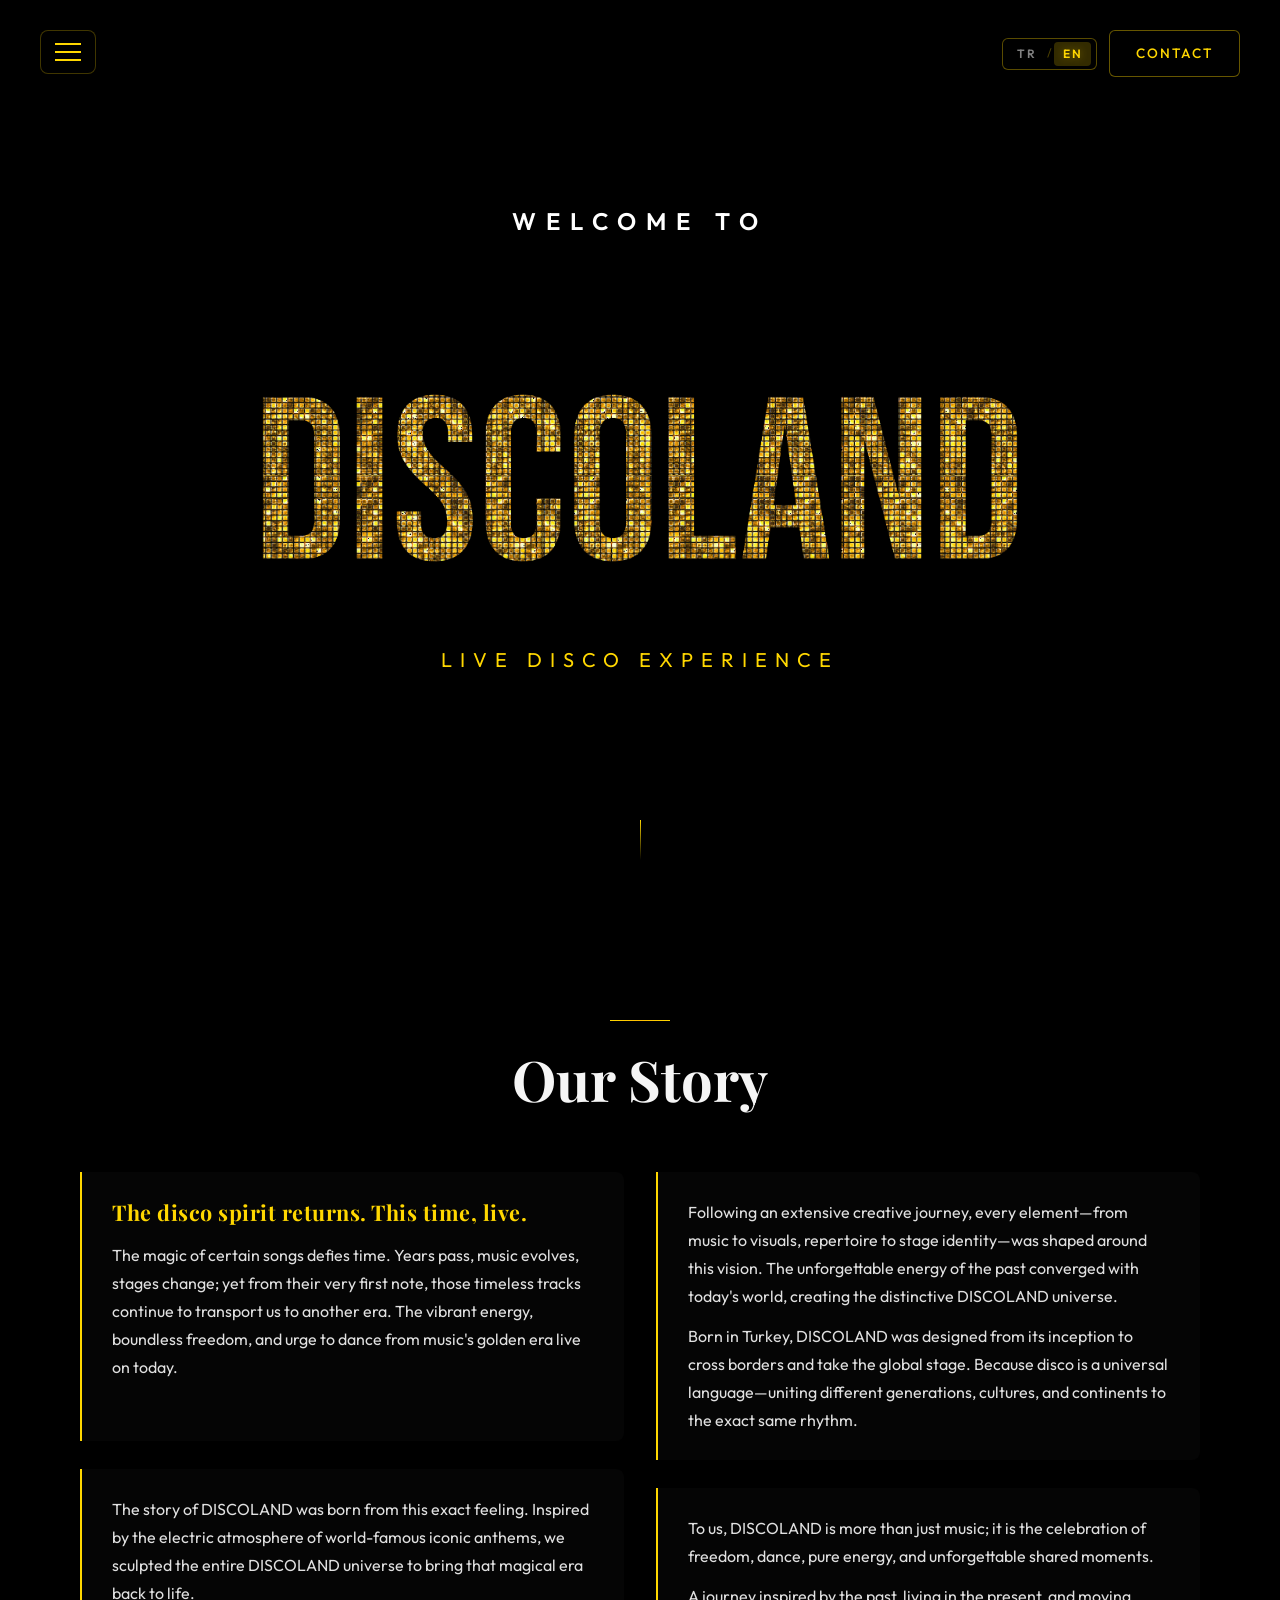
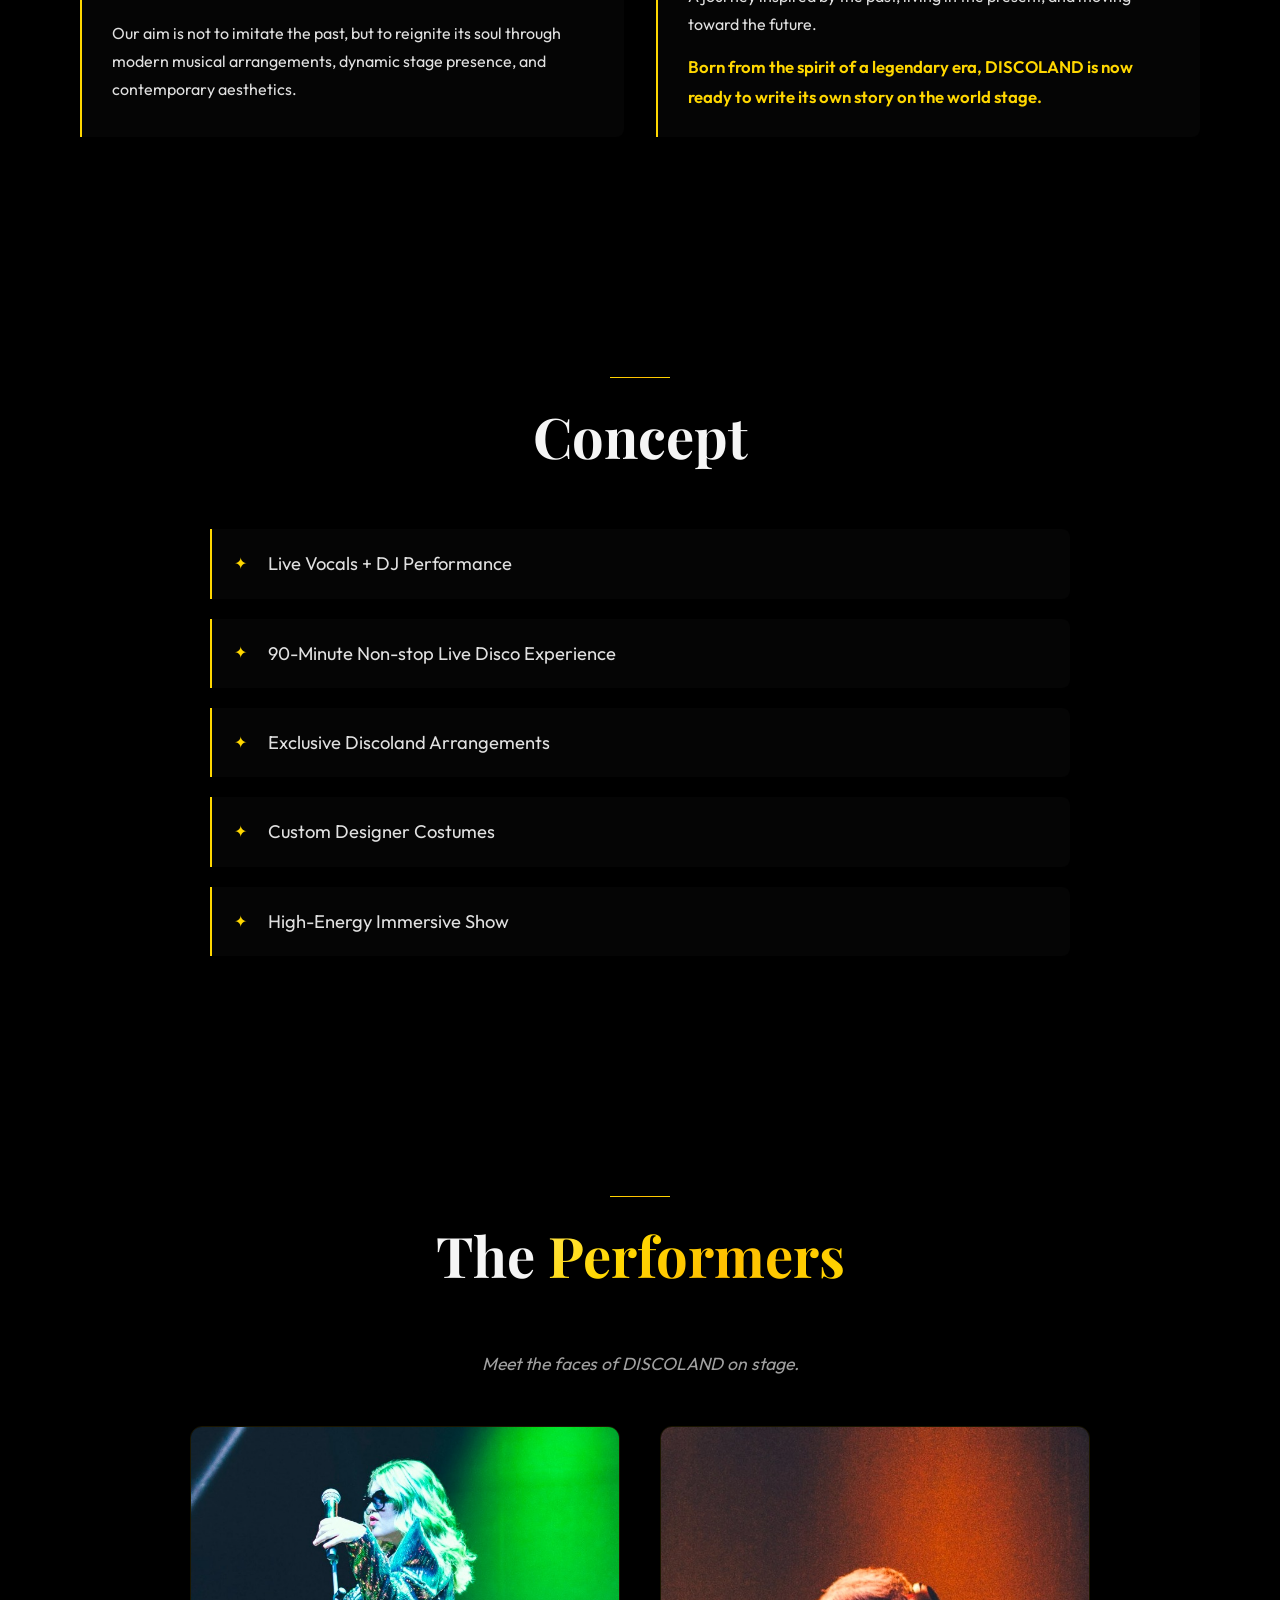
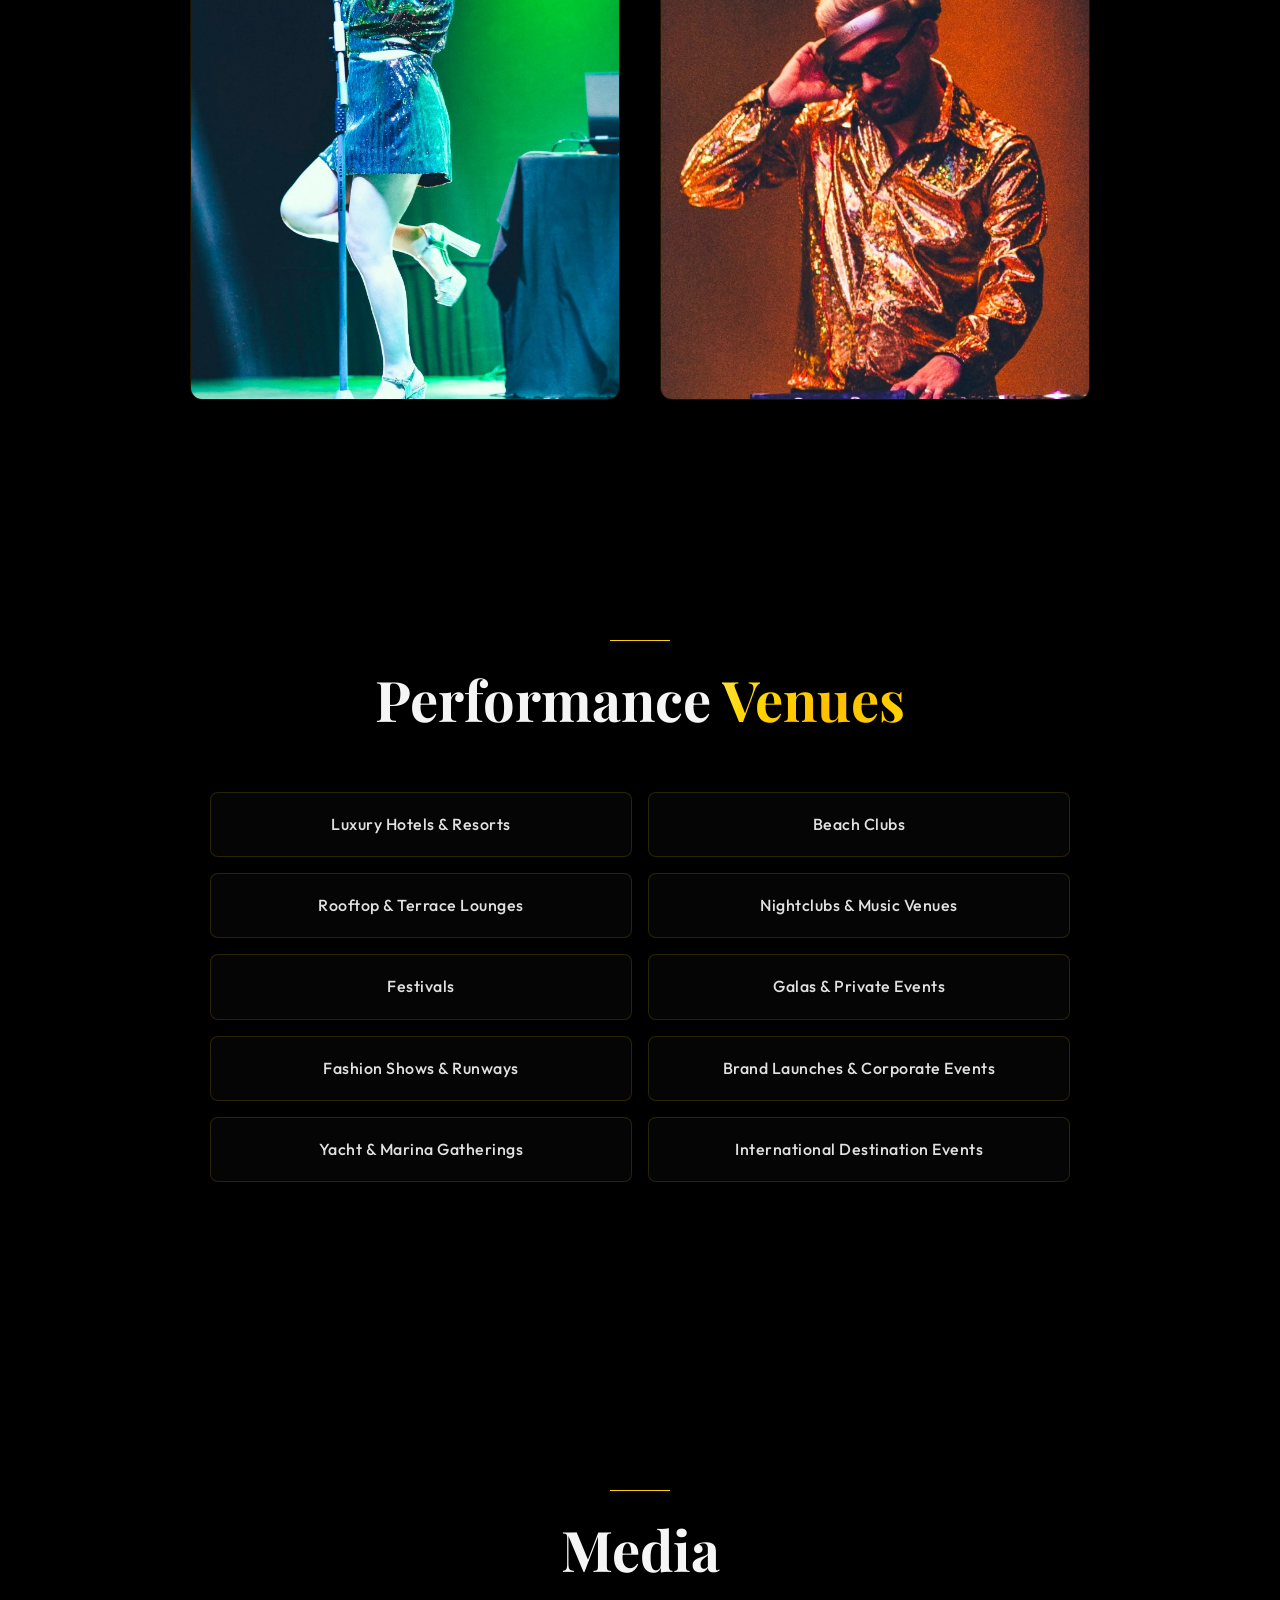
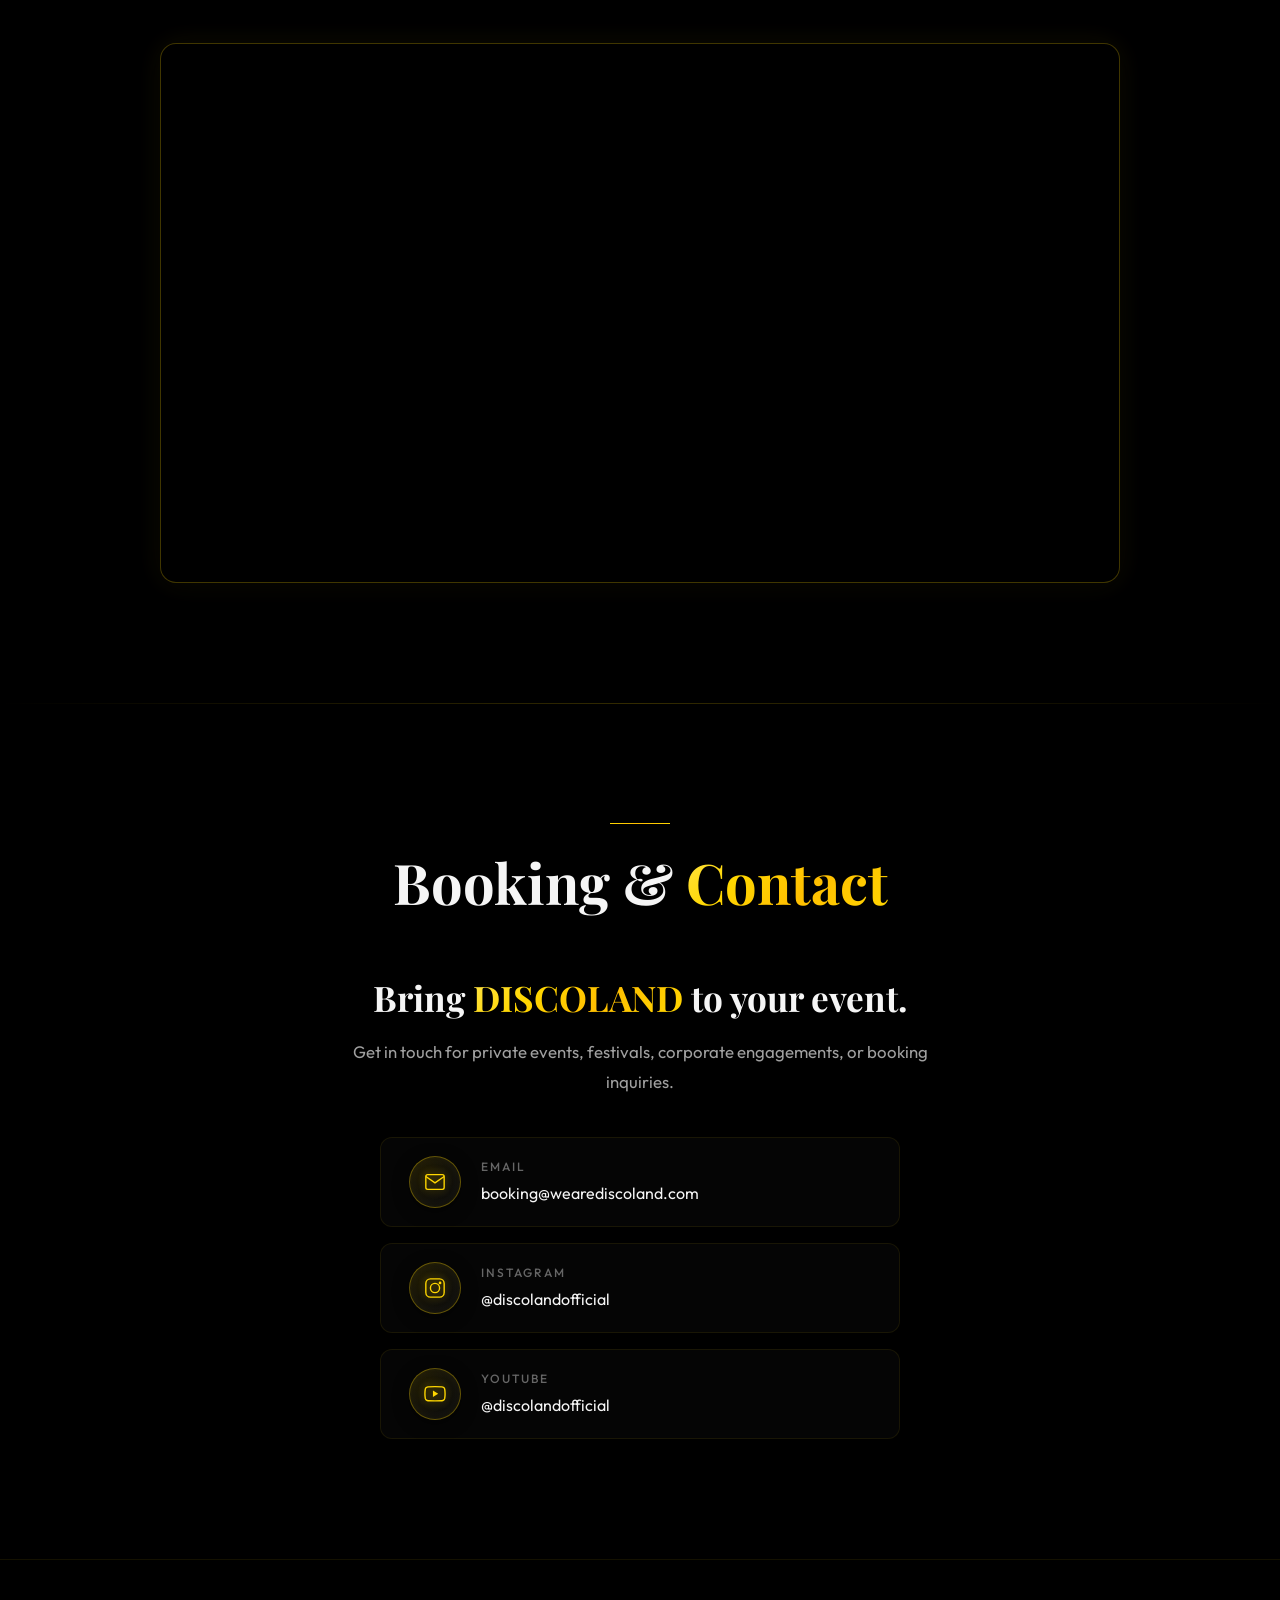
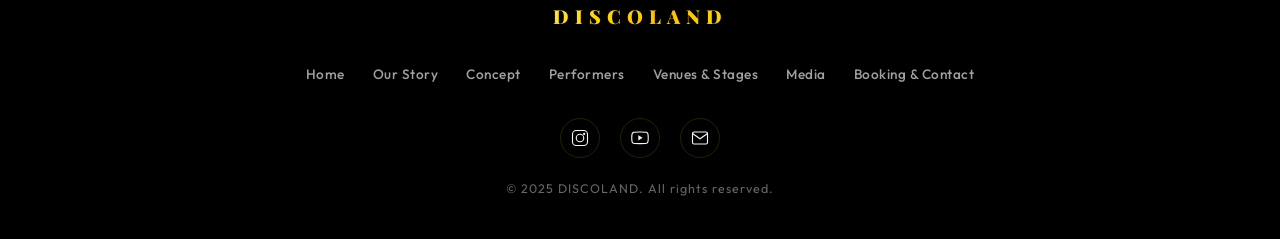
==== commit 90312c90: "Remove language switcher from side menu and fix side menu overflow" ====
--- a/index.html
+++ b/index.html
@@ -27,7 +27,7 @@
   <link rel="shortcut icon" href="favicon.ico?v=2">
 
   <!-- Styles -->
-  <link rel="stylesheet" href="css/style.css?v=28">
+  <link rel="stylesheet" href="css/style.css?v=29">
 </head>
 <body>
 
@@ -52,11 +52,6 @@
 
   <!-- ==================== SIDE MENU ==================== -->
   <div class="side-menu" id="sideMenu">
-    <div class="side-menu-lang">
-      <button type="button" class="side-lang-btn active" data-lang="tr">TR</button>
-      <span class="side-lang-sep">|</span>
-      <button type="button" class="side-lang-btn" data-lang="en">EN</button>
-    </div>
     <ul class="side-menu-links">
       <li><a href="#hero" data-i18n="menu.home">Ana Sayfa</a></li>
       <li><a href="#hikayemiz" data-i18n="menu.story">Hikayemiz</a></li>
--- a/css/style.css
+++ b/css/style.css
@@ -247,67 +247,29 @@
   color: #FFFFFF;
 }
 
-/* Side Menu Language Switcher */
-.side-menu-lang {
-  display: flex;
-  align-items: center;
-  justify-content: center;
-  gap: 8px;
-  padding: 24px 0 16px;
-  margin-bottom: 12px;
-  border-bottom: 1px solid rgba(255, 215, 0, 0.15);
-}
-
-.side-lang-btn {
-  background: rgba(0, 0, 0, 0.5);
-  border: 1px solid rgba(255, 215, 0, 0.25);
-  color: rgba(255, 255, 255, 0.55);
-  font-family: var(--font-body);
-  font-size: 0.85rem;
-  font-weight: 600;
-  letter-spacing: 2px;
-  padding: 8px 18px;
-  border-radius: 6px;
-  cursor: pointer;
-  transition: all 0.25s ease;
-}
-
-.side-lang-btn:hover {
-  color: #FFFFFF;
-  border-color: var(--color-gold);
-}
-
-.side-lang-btn.active {
-  background: rgba(255, 215, 0, 0.2);
-  border-color: var(--color-gold);
-  color: var(--color-gold);
-  box-shadow: 0 0 12px rgba(255, 215, 0, 0.3);
-}
-
-.side-lang-sep {
-  color: rgba(255, 215, 0, 0.3);
-  font-size: 0.85rem;
-}
-
 /* --- Side Menu --- */
 .side-menu {
   position: fixed;
   top: 0;
-  left: -290px;
+  left: -320px;
   width: 245px;
   max-width: 75vw;
   height: 100vh;
   background: rgba(5, 5, 5, 0.96);
   backdrop-filter: blur(20px);
+  -webkit-backdrop-filter: blur(20px);
   z-index: 1050;
   display: flex;
   align-items: center;
   padding: 50px 24px;
-  transition: left 0.4s cubic-bezier(0.4, 0, 0.2, 1);
+  transition: left 0.4s cubic-bezier(0.4, 0, 0.2, 1), visibility 0.4s;
+  visibility: hidden;
+  overflow: hidden;
 }
 
 .side-menu.active {
   left: 0;
+  visibility: visible;
 }
 
 .side-menu-links {
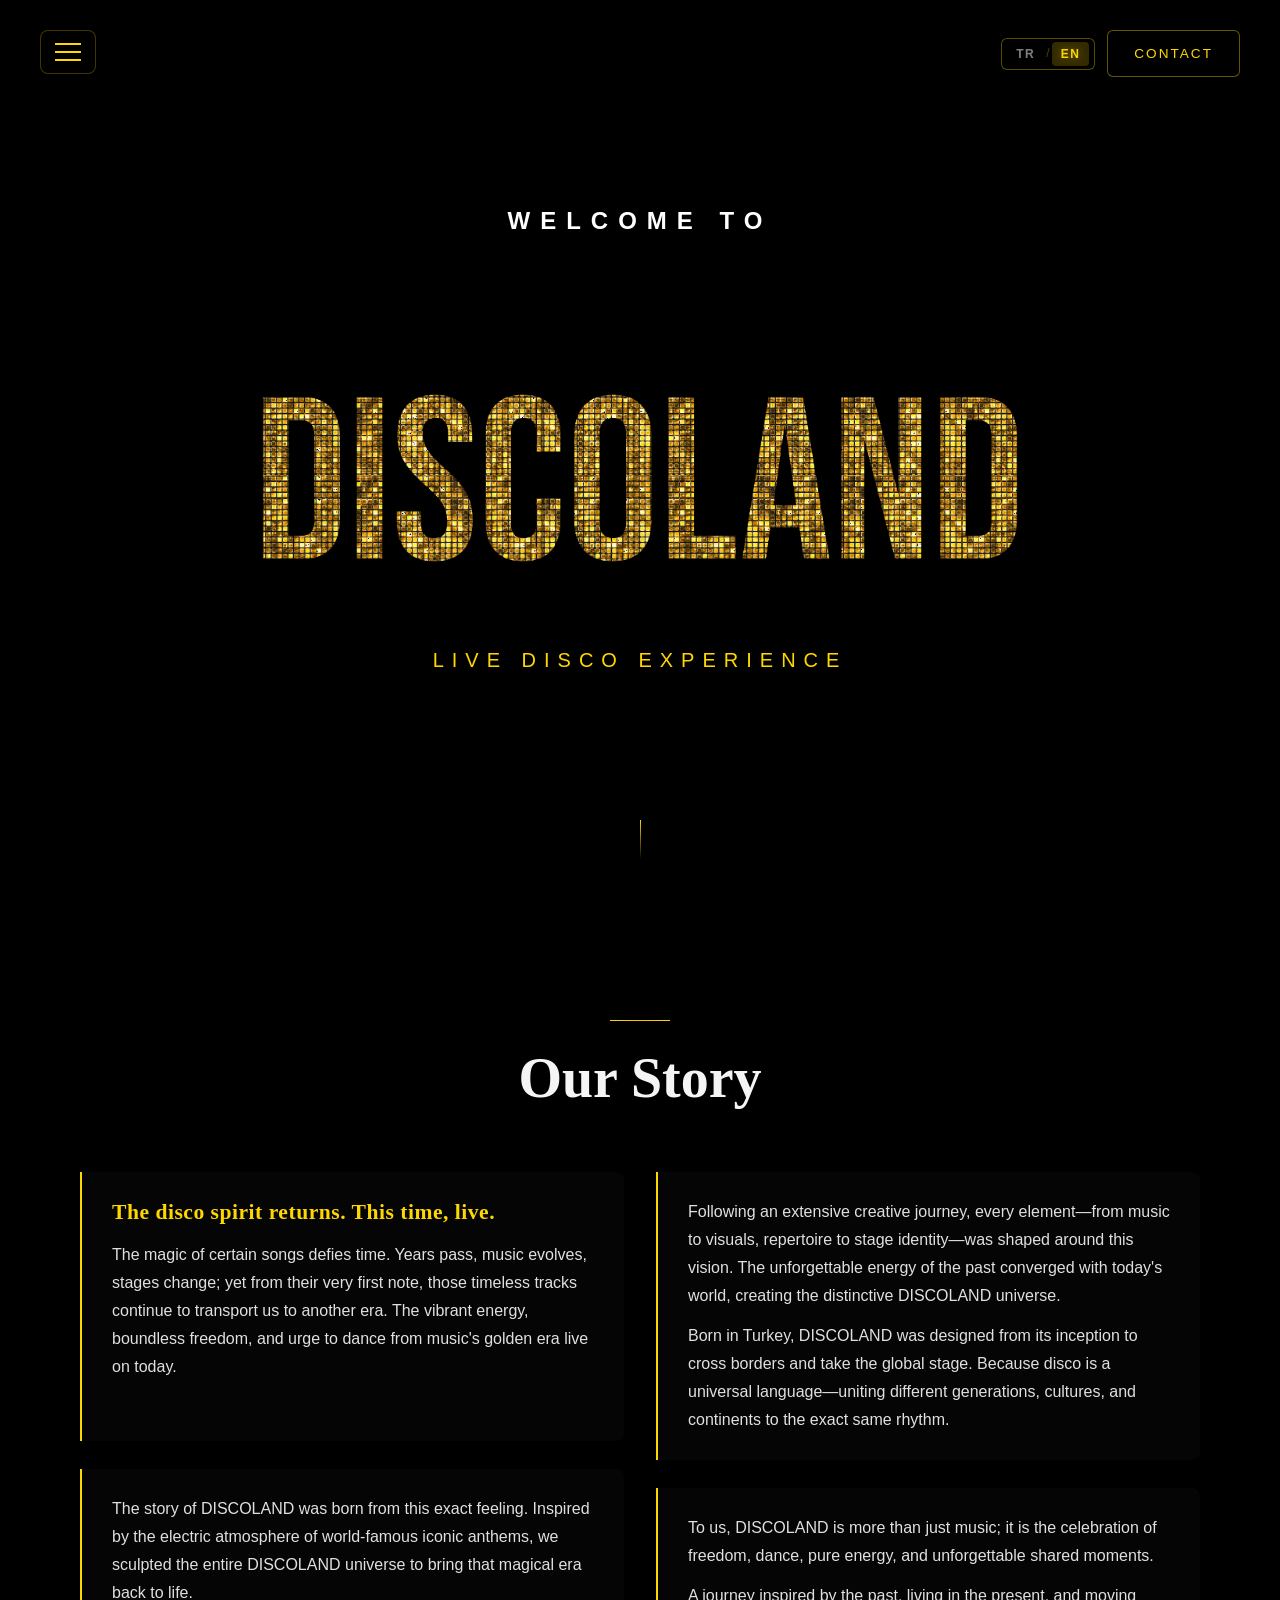
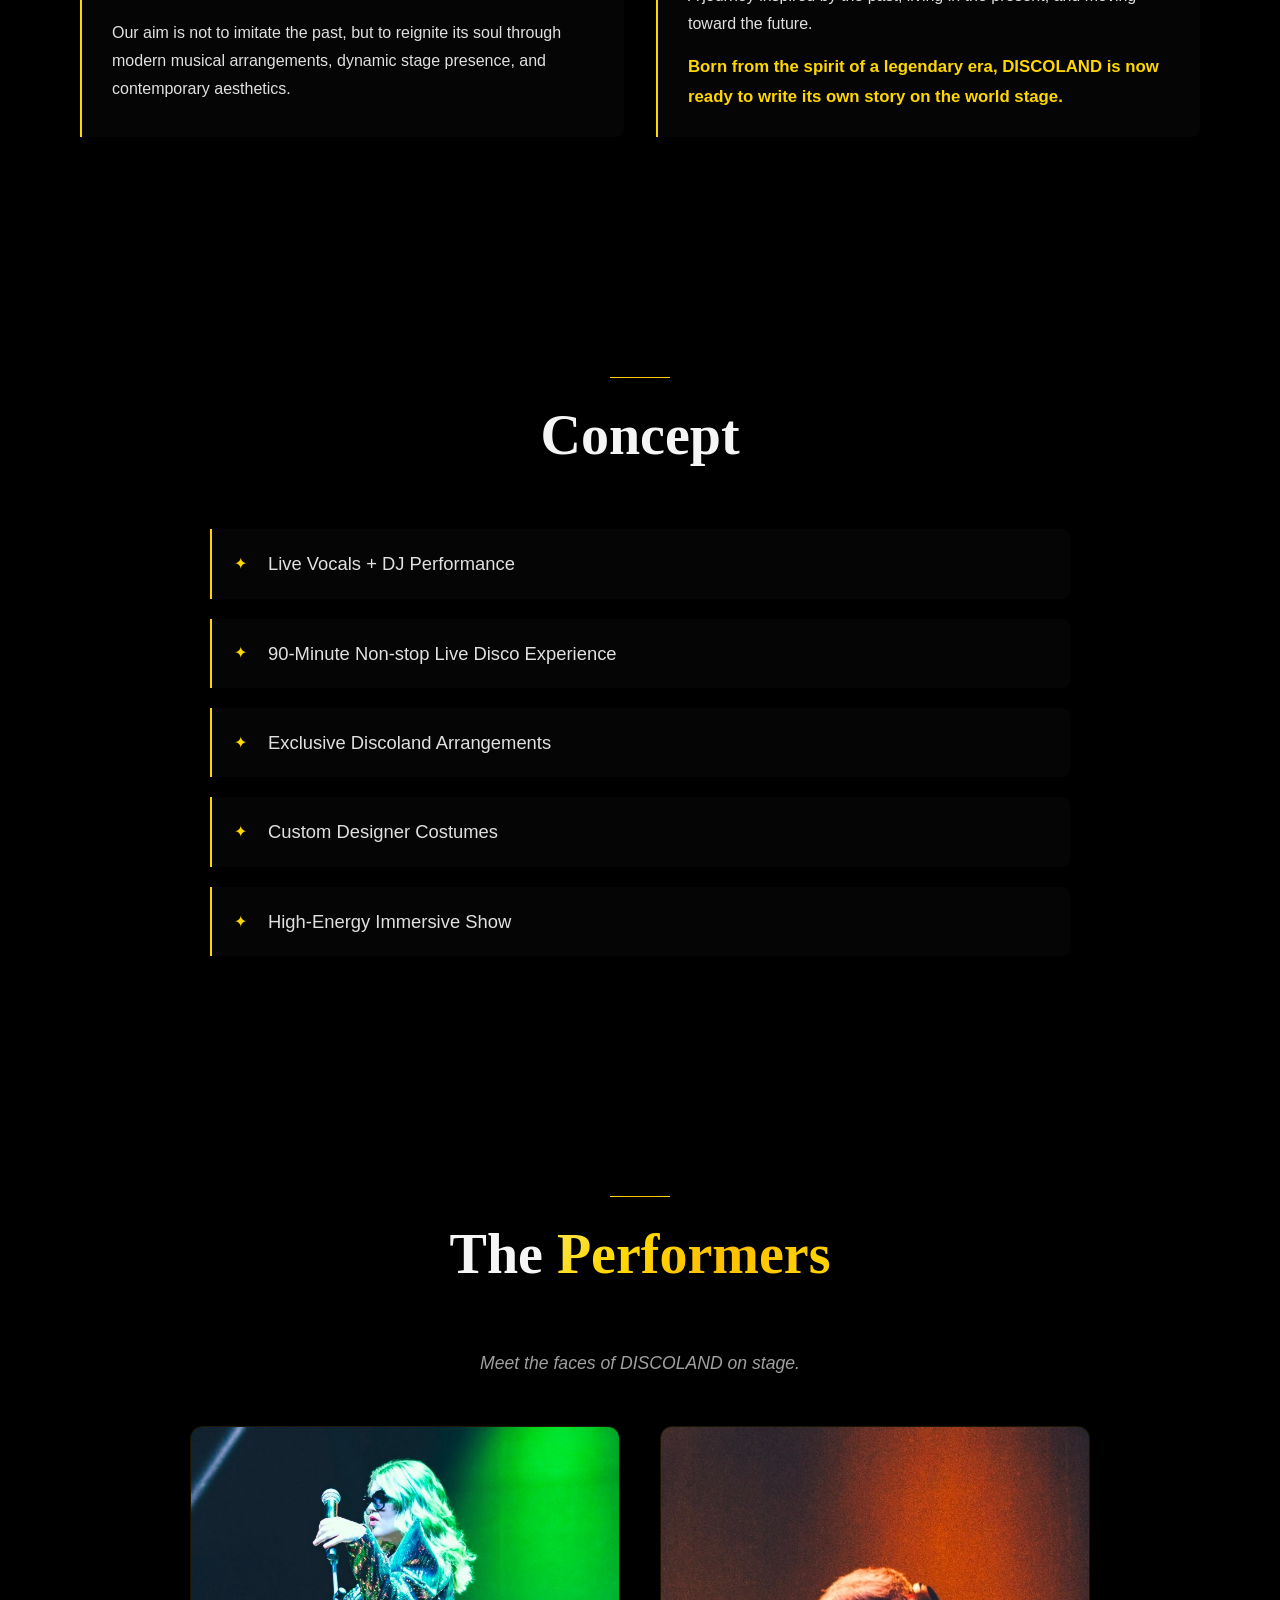
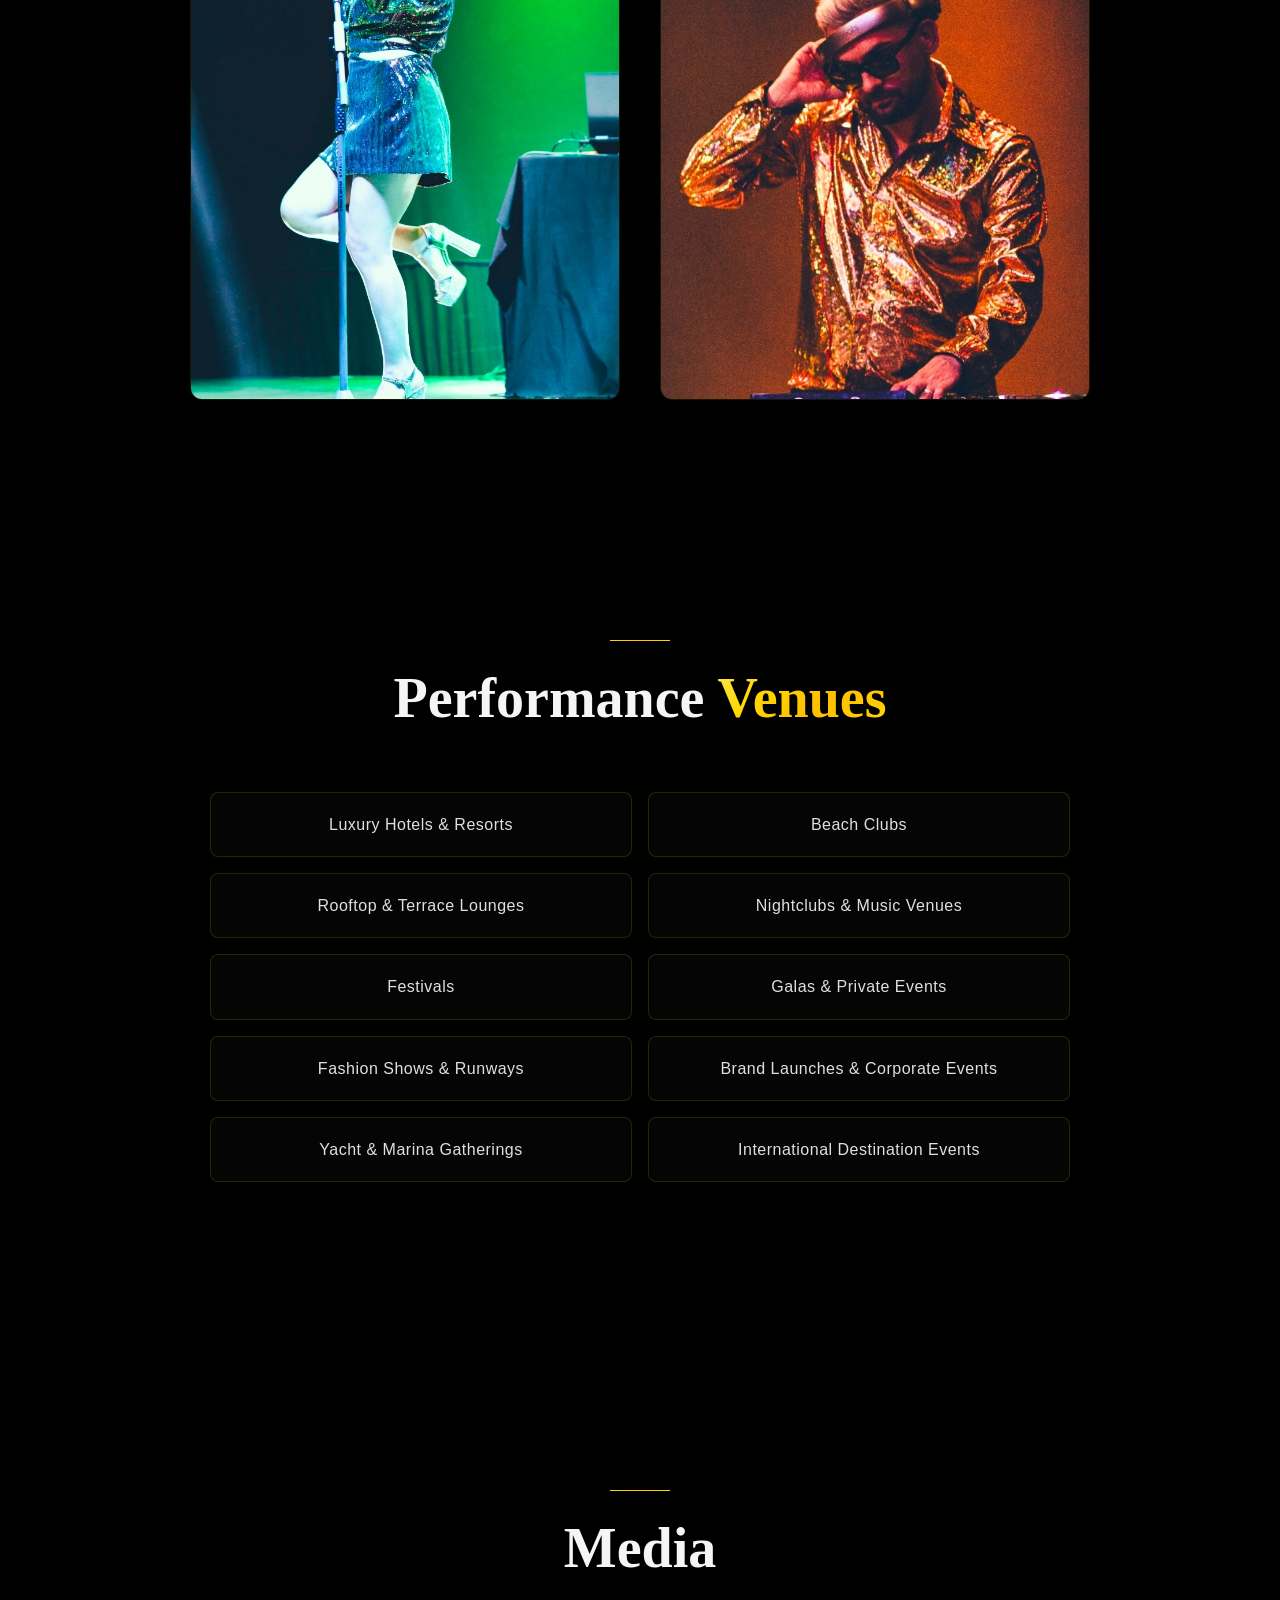
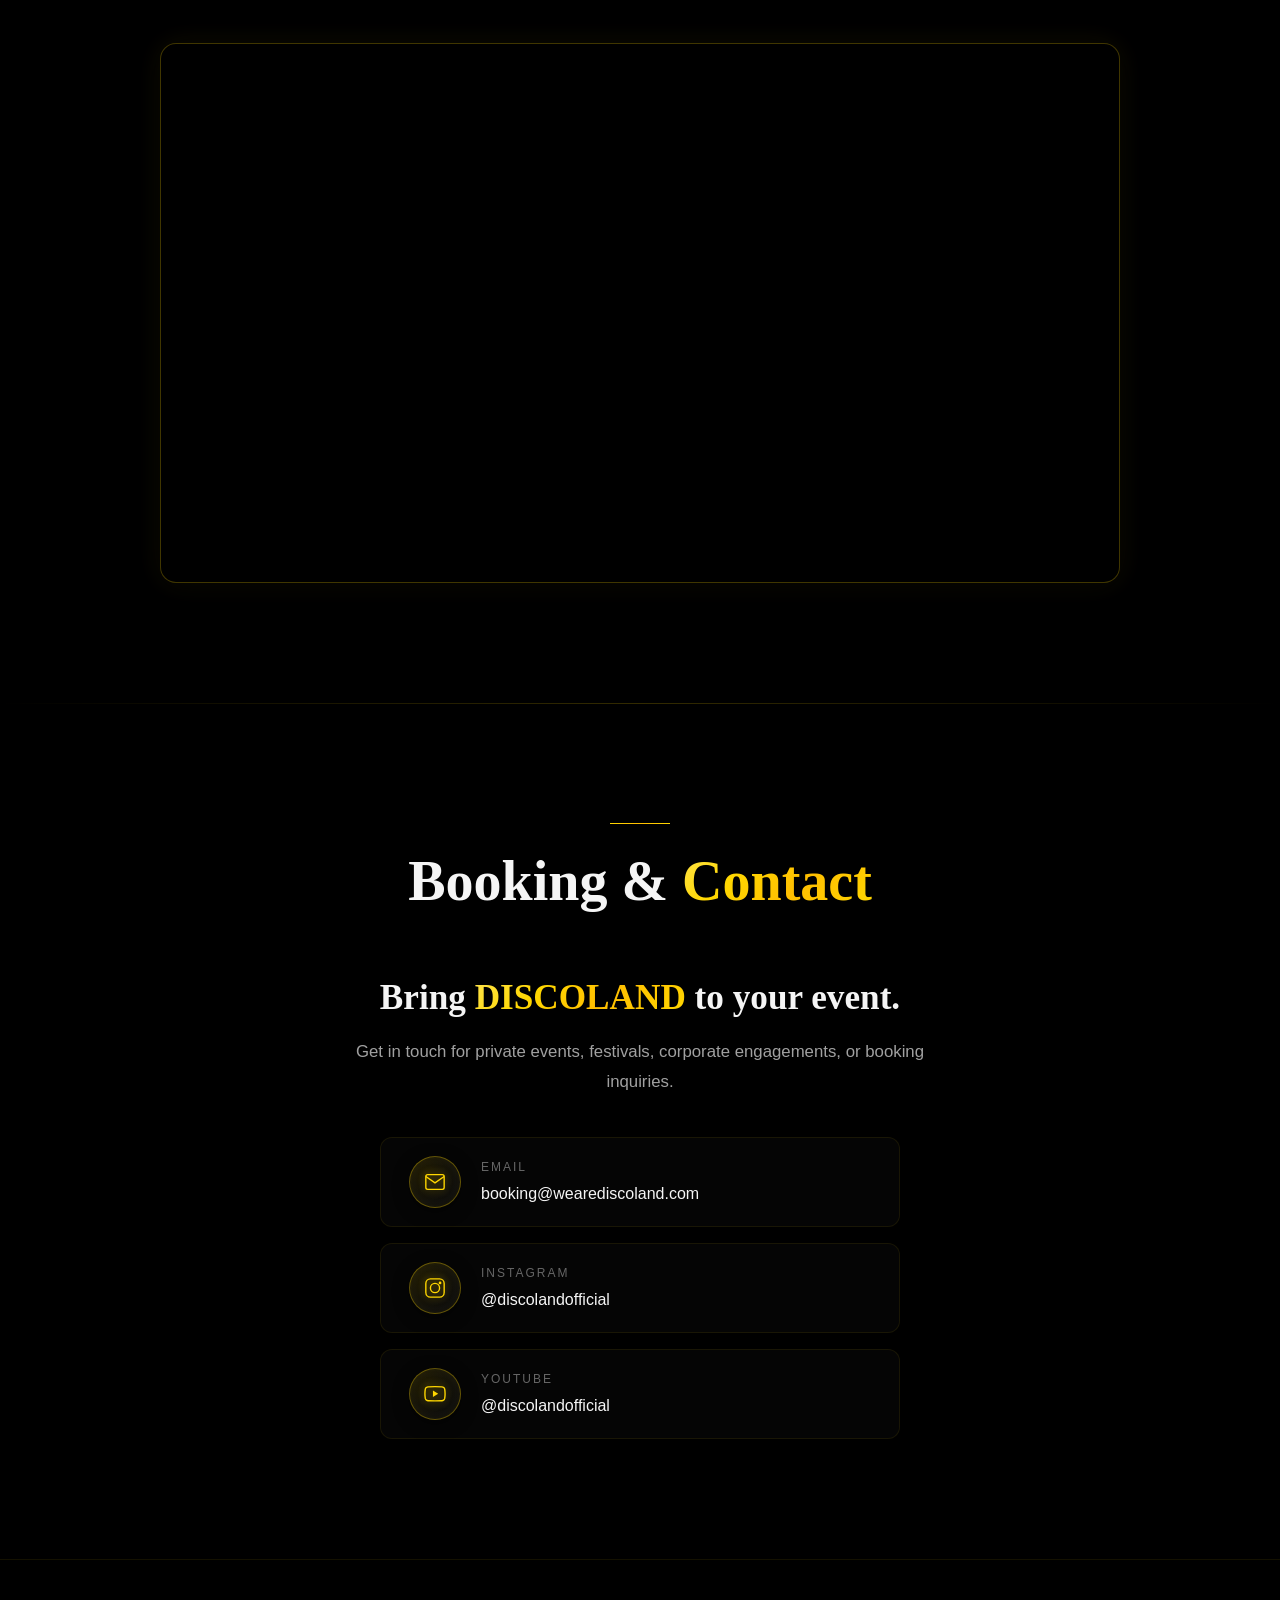
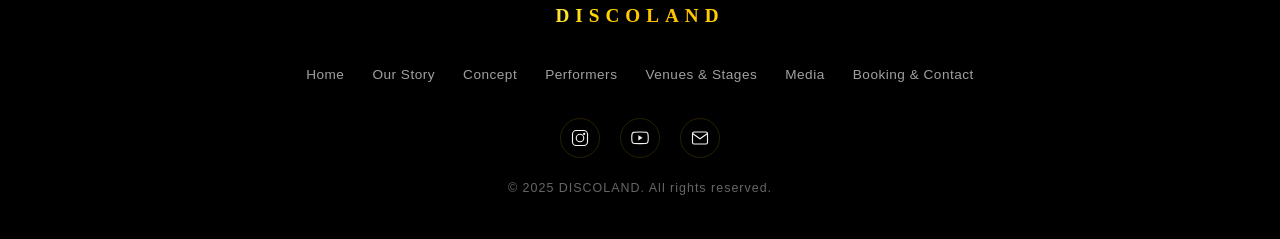
==== commit dd7cdf08: "feat(security-perf): harden security, optimize assets, clean dead code, and add AGENTS.md constituti" ====
--- a/index.html
+++ b/index.html
@@ -3,6 +3,9 @@
 <head>
   <meta charset="UTF-8">
   <meta name="viewport" content="width=device-width, initial-scale=1.0">
+
+  <!-- Content Security Policy -->
+  <meta http-equiv="Content-Security-Policy" content="default-src 'self'; script-src 'self' 'unsafe-inline' https://www.googletagmanager.com https://www.google-analytics.com; style-src 'self' 'unsafe-inline' https://fonts.googleapis.com; font-src 'self' https://fonts.gstatic.com data:; img-src 'self' data: https://www.google-analytics.com https://www.googletagmanager.com; frame-src https://www.youtube.com; connect-src 'self' https://www.google-analytics.com https://region1.google-analytics.com https://www.googletagmanager.com;">
 
   <!-- Google tag (gtag.js) -->
   <script async src="https://www.googletagmanager.com/gtag/js?id=G-9LQJ7EZ6C6"></script>
@@ -15,30 +18,37 @@
   </script>
   <meta name="description" id="metaDescription" content="DISCOLAND — Disko kültürünün özgür ruhunu modern sahne estetiğiyle yeniden yaşatan yüksek enerjili canlı performans projesi. Buse Türker & Erdi İltaş.">
   <meta name="keywords" content="Discoland, disco, disko, canlı performans, Buse Türker, Erdi İltaş, DJ, live show, İstanbul">
+  <link rel="canonical" href="https://wearediscoland.com/">
   <meta property="og:title" content="Welcome to DISCOLAND">
   <meta property="og:description" id="ogDescription" content="Disko kültürünün özgür ruhunu modern sahne estetiğiyle yeniden yaşatıyoruz.">
   <meta property="og:type" content="website">
   <meta property="og:url" content="https://wearediscoland.com">
+  <meta property="og:image" content="https://wearediscoland.com/assets/images/logo.png">
   <title id="pageTitle">Welcome to DISCOLAND</title>
 
   <!-- Favicon -->
-  <link rel="icon" type="image/png" sizes="32x32" href="assets/images/favicon.png?v=2">
-  <link rel="apple-touch-icon" href="assets/images/favicon.png?v=2">
-  <link rel="shortcut icon" href="favicon.ico?v=2">
+  <link rel="icon" type="image/png" sizes="32x32" href="assets/images/favicon.png?v=3">
+  <link rel="apple-touch-icon" href="assets/images/favicon.png?v=3">
+  <link rel="shortcut icon" href="favicon.ico?v=3">
+
+  <!-- Preconnect and Google Fonts (Asynchronous non-blocking) -->
+  <link rel="preconnect" href="https://fonts.googleapis.com">
+  <link rel="preconnect" href="https://fonts.gstatic.com" crossorigin>
+  <link rel="stylesheet" href="https://fonts.googleapis.com/css2?family=Outfit:wght@300;400;500;600;700&family=Playfair+Display:ital,wght@0,400;0,700;0,900;1,400;1,700;1,900&display=swap">
 
   <!-- Styles -->
-  <link rel="stylesheet" href="css/style.css?v=29">
+  <link rel="stylesheet" href="css/style.css?v=30">
 </head>
 <body>
 
   <!-- ==================== NAVIGATION ==================== -->
   <nav class="navbar" id="navbar">
     <div class="container">
-      <div class="hamburger" id="hamburger">
+      <button type="button" class="hamburger" id="hamburger" aria-label="Menü" aria-expanded="false">
         <span></span>
         <span></span>
         <span></span>
-      </div>
+      </button>
       <div class="nav-right">
         <div class="lang-switcher" id="langSwitcher">
           <button type="button" class="lang-btn active" data-lang="tr" aria-label="Türkçe">TR</button>
@@ -229,6 +239,9 @@
           <iframe
             src="https://www.youtube.com/embed/pouTGh0LCow?autoplay=1&mute=1&loop=1&playlist=pouTGh0LCow&enablejsapi=1&rel=0&modestbranding=1"
             title="DISCOLAND — Live Performance"
+            loading="lazy"
+            referrerpolicy="strict-origin-when-cross-origin"
+            sandbox="allow-scripts allow-same-origin allow-presentation"
             allow="accelerometer; autoplay; clipboard-write; encrypted-media; gyroscope; picture-in-picture; web-share"
             allowfullscreen>
           </iframe>
@@ -251,8 +264,8 @@
           <p data-i18n="booking.desc">Özel etkinlik, festival, kurumsal organizasyon veya iş birliği teklifleriniz için bizimle iletişime geçin.</p>
 
           <div class="contact-links">
-            <!-- Email -->
-            <a href="mailto:booking@wearediscoland.com" class="contact-link">
+            <!-- Email (Spam Protected) -->
+            <a href="mailto:booking@wearediscoland.com" class="contact-link js-mail-protect" data-user="booking" data-domain="wearediscoland.com">
               <div class="contact-link-icon">
                 <svg viewBox="0 0 24 24">
                   <path d="M4 4h16c1.1 0 2 .9 2 2v12c0 1.1-.9 2-2 2H4c-1.1 0-2-.9-2-2V6c0-1.1.9-2 2-2z" fill="none" stroke="currentColor" stroke-width="1.5"/>
@@ -331,8 +344,8 @@
               <polygon points="9.75,8.27 15.5,11.75 9.75,15.23" fill="currentColor"/>
             </svg>
           </a>
-          <!-- Email -->
-          <a href="mailto:booking@wearediscoland.com" class="footer-social-link" aria-label="Email">
+          <!-- Email (Spam Protected) -->
+          <a href="mailto:booking@wearediscoland.com" class="footer-social-link js-mail-protect" data-user="booking" data-domain="wearediscoland.com" aria-label="Email">
             <svg viewBox="0 0 24 24">
               <path d="M4 4h16c1.1 0 2 .9 2 2v12c0 1.1-.9 2-2 2H4c-1.1 0-2-.9-2-2V6c0-1.1.9-2 2-2z" fill="none" stroke="currentColor" stroke-width="1.5"/>
               <polyline points="22,6 12,13 2,6" fill="none" stroke="currentColor" stroke-width="1.5"/>
@@ -347,7 +360,7 @@
 
   <!-- Scripts -->
   <script src="js/translations.js?v=1"></script>
-  <script src="js/main.js?v=7"></script>
+  <script src="js/main.js?v=8"></script>
 
 </body>
 </html>
--- a/css/style.css
+++ b/css/style.css
@@ -2,8 +2,7 @@
    DISCOLAND — Design System & Styles
    ============================================ */
 
-/* --- Google Fonts --- */
-@import url('https://fonts.googleapis.com/css2?family=Playfair+Display:ital,wght@0,400;0,700;0,900;1,400;1,700;1,900&family=Outfit:wght@300;400;500;600;700&display=swap');
+/* --- Google Fonts loaded via non-blocking <link> in HTML <head> --- */
 
 /* --- CSS Custom Properties --- */
 :root {
@@ -1104,221 +1103,7 @@
   line-height: 1.2;
 }
 
-/* --- About Section --- */
-.about {
-  background: var(--gradient-dark);
-  position: relative;
-}
-
-.about::before {
-  content: '';
-  position: absolute;
-  top: 0;
-  left: 0;
-  width: 100%;
-  height: 1px;
-  background: linear-gradient(to right, transparent, rgba(255, 215, 0, 0.2), transparent);
-}
-
-.about-grid {
-  display: grid;
-  grid-template-columns: 1fr 1fr;
-  gap: 80px;
-  align-items: center;
-}
-
-.about-text {
-  max-width: 520px;
-}
-
-.about-text p {
-  font-size: 1.05rem;
-  line-height: 1.9;
-  color: var(--color-text-muted);
-  margin-bottom: 24px;
-}
-
-.about-text .highlight {
-  color: var(--color-gold);
-  font-weight: 500;
-}
-
-.about-visual {
-  position: relative;
-  display: flex;
-  justify-content: center;
-  align-items: center;
-}
-
-.disco-ball-container {
-  width: 380px;
-  height: 380px;
-  position: relative;
-  display: flex;
-  align-items: center;
-  justify-content: center;
-}
-
-#discoBallCanvas {
-  width: 340px;
-  height: 340px;
-  border-radius: 50%;
-  position: relative;
-  z-index: 3;
-  filter: drop-shadow(0 0 35px rgba(255, 215, 0, 0.35));
-}
-
-.disco-ball-ring {
-  position: absolute;
-  width: 340px;
-  height: 340px;
-  border-radius: 50%;
-  border: 1px solid rgba(255, 215, 0, 0.15);
-  animation: pulse 4s ease-in-out infinite;
-}
-
-.disco-ball-ring:nth-child(2) {
-  width: 380px;
-  height: 380px;
-  animation-delay: 1s;
-  border-color: rgba(255, 215, 0, 0.08);
-}
-
-/* --- Performers Section --- */
-.performers {
-  background: var(--color-bg);
-  position: relative;
-  overflow: hidden;
-}
-
-.performers::before {
-  content: '';
-  position: absolute;
-  top: 0;
-  left: 0;
-  width: 100%;
-  height: 1px;
-  background: linear-gradient(to right, transparent, rgba(255, 215, 0, 0.2), transparent);
-}
-
-.performers-grid {
-  display: grid;
-  grid-template-columns: 1fr 1fr;
-  gap: 60px;
-  max-width: 900px;
-  margin: 0 auto;
-}
-
-.performer-card {
-  position: relative;
-  border-radius: 16px;
-  overflow: hidden;
-  background: var(--color-bg-card);
-  border: 1px solid rgba(255, 215, 0, 0.08);
-  transition: all var(--transition-smooth);
-  cursor: default;
-  group: true;
-}
-
-.performer-card:hover {
-  border-color: rgba(255, 215, 0, 0.25);
-  transform: translateY(-8px);
-  box-shadow: var(--glow-gold);
-}
-
-.performer-image {
-  width: 100%;
-  aspect-ratio: 3/4;
-  background: linear-gradient(
-    135deg,
-    #1a1a1a 0%,
-    #222222 50%,
-    #1a1a1a 100%
-  );
-  position: relative;
-  overflow: hidden;
-  display: flex;
-  align-items: center;
-  justify-content: center;
-}
-
-.performer-image::before {
-  content: '';
-  position: absolute;
-  top: 0;
-  left: 0;
-  width: 100%;
-  height: 100%;
-  background: linear-gradient(
-    to bottom,
-    transparent 50%,
-    rgba(10, 10, 10, 0.9) 100%
-  );
-  z-index: 2;
-}
-
-.performer-image img {
-  width: 100%;
-  height: 100%;
-  object-fit: cover;
-  transition: transform var(--transition-slow);
-}
-
-.performer-card:hover .performer-image img {
-  transform: scale(1.05);
-}
-
-/* Placeholder icon for when photos aren't available yet */
-.performer-placeholder {
-  width: 100%;
-  height: 100%;
-  display: flex;
-  align-items: center;
-  justify-content: center;
-  position: relative;
-}
-
-.performer-placeholder .placeholder-icon {
-  width: 80px;
-  height: 80px;
-  border-radius: 50%;
-  border: 2px solid rgba(255, 215, 0, 0.2);
-  display: flex;
-  align-items: center;
-  justify-content: center;
-  position: relative;
-  z-index: 3;
-}
-
-.performer-placeholder .placeholder-icon svg {
-  width: 36px;
-  height: 36px;
-  fill: none;
-  stroke: rgba(255, 215, 0, 0.4);
-  stroke-width: 1.5;
-}
-
-.performer-info {
-  padding: 28px 28px 32px;
-  position: relative;
-}
-
-.performer-name {
-  font-family: var(--font-display);
-  font-size: 1.5rem;
-  font-weight: 700;
-  margin-bottom: 6px;
-  color: var(--color-text);
-}
-
-.performer-role {
-  font-family: var(--font-body);
-  font-size: 0.85rem;
-  font-weight: 400;
-  letter-spacing: 2px;
-  text-transform: uppercase;
-  color: var(--color-gold);
-}
+/* --- Cleaned unused template styles --- */
 
 /* --- Media Section --- */
 .media-video-wrapper {
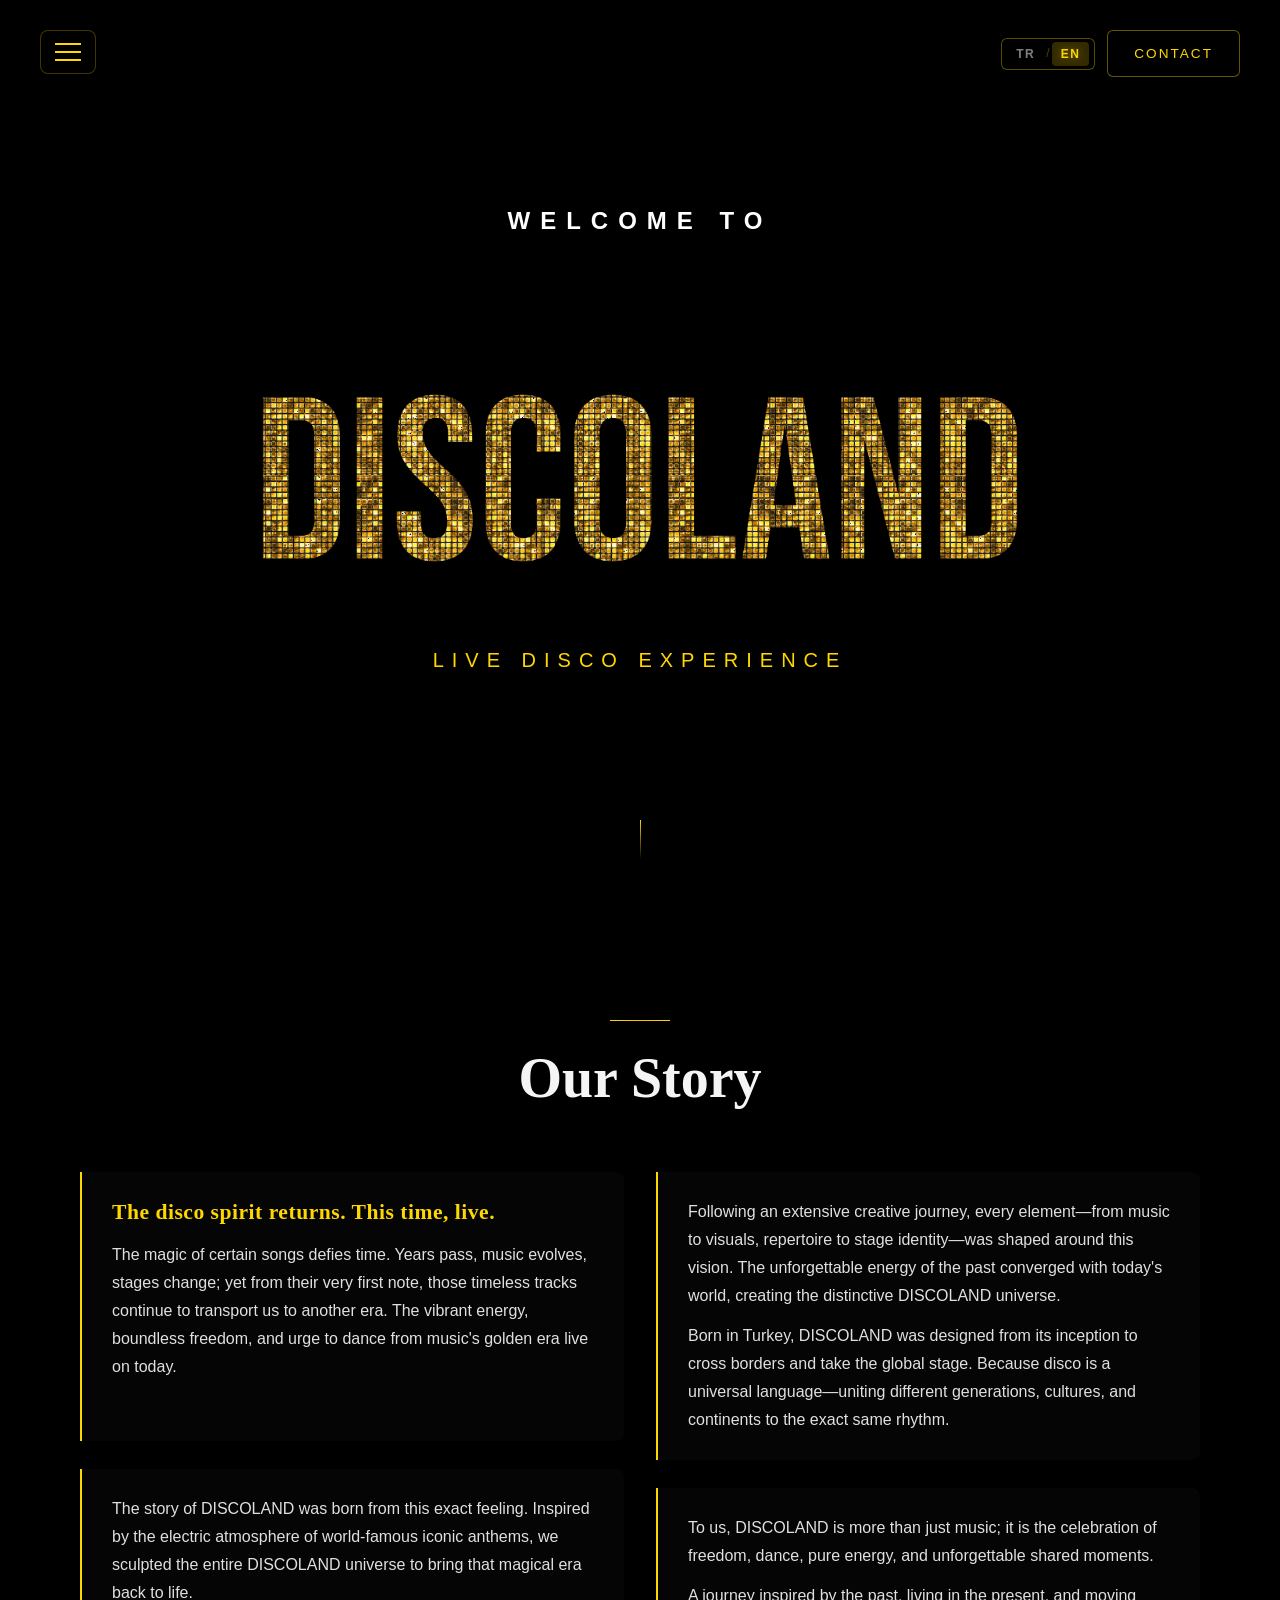
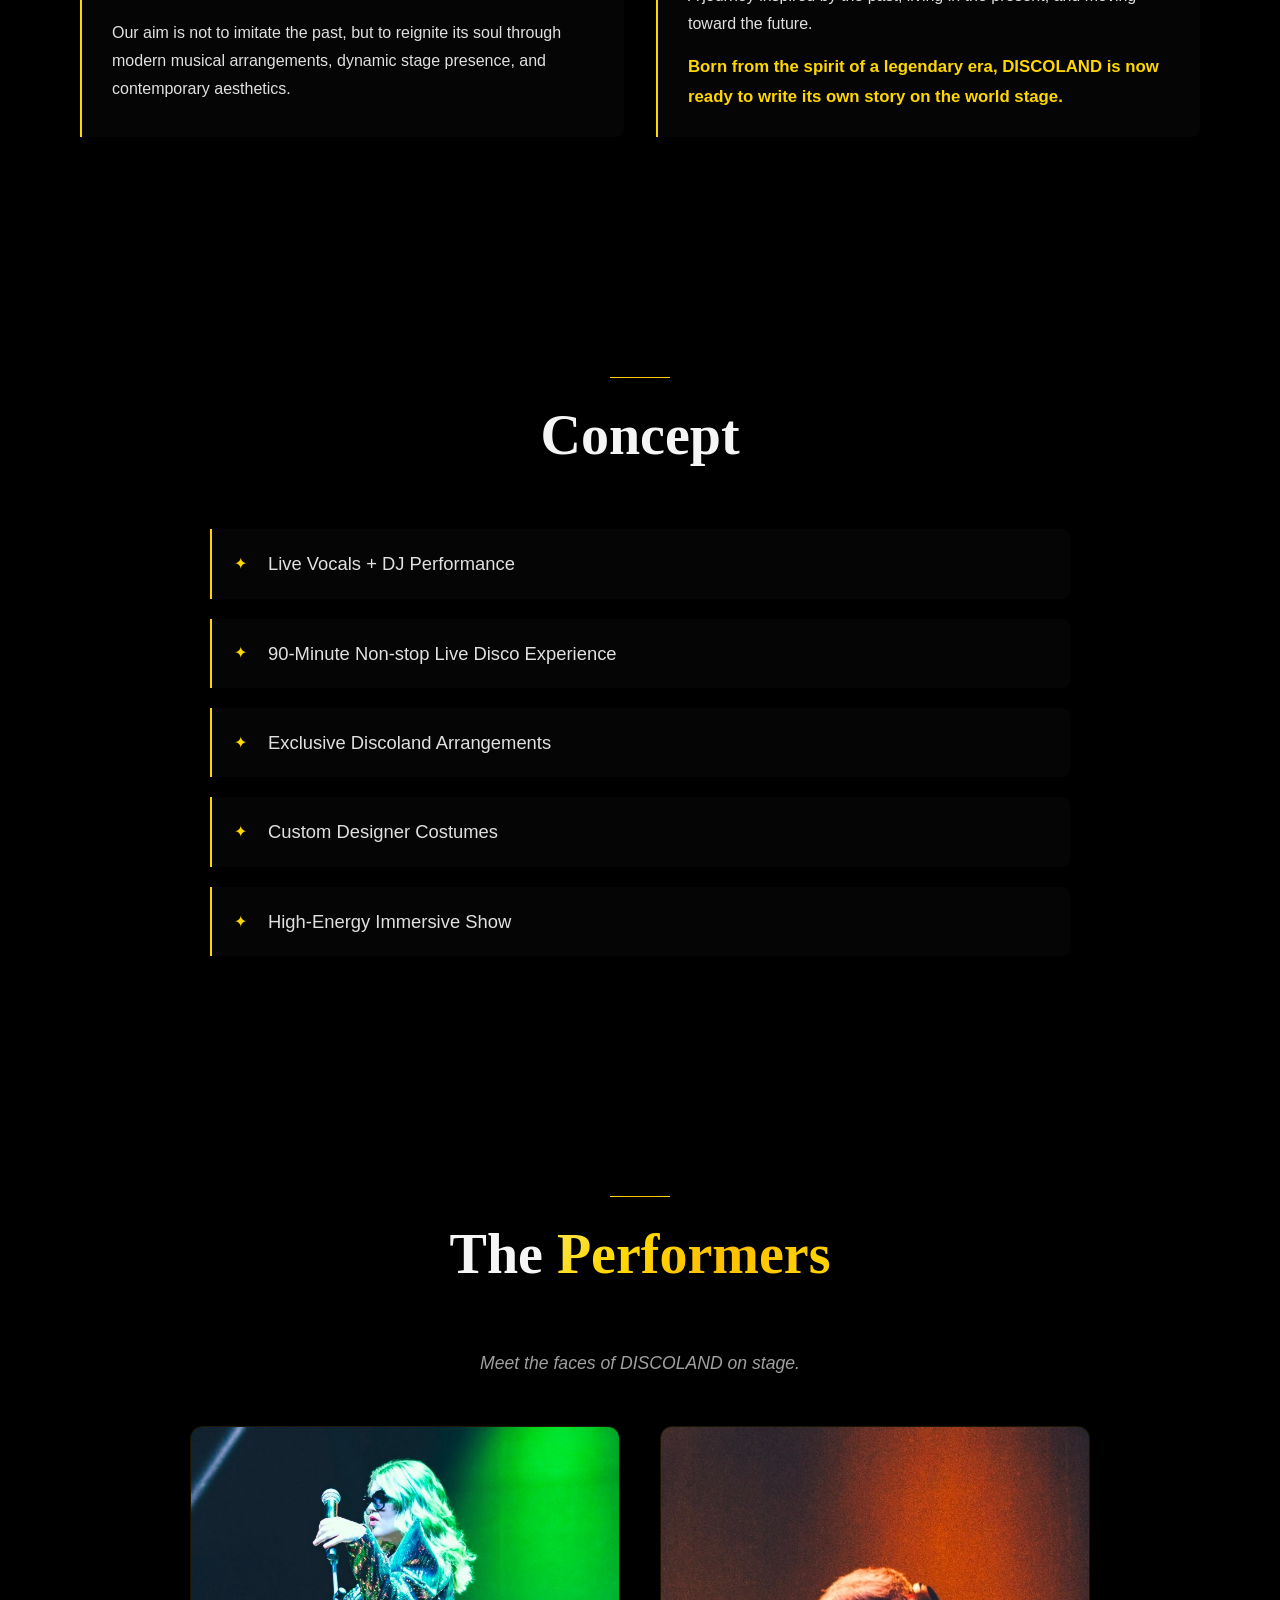
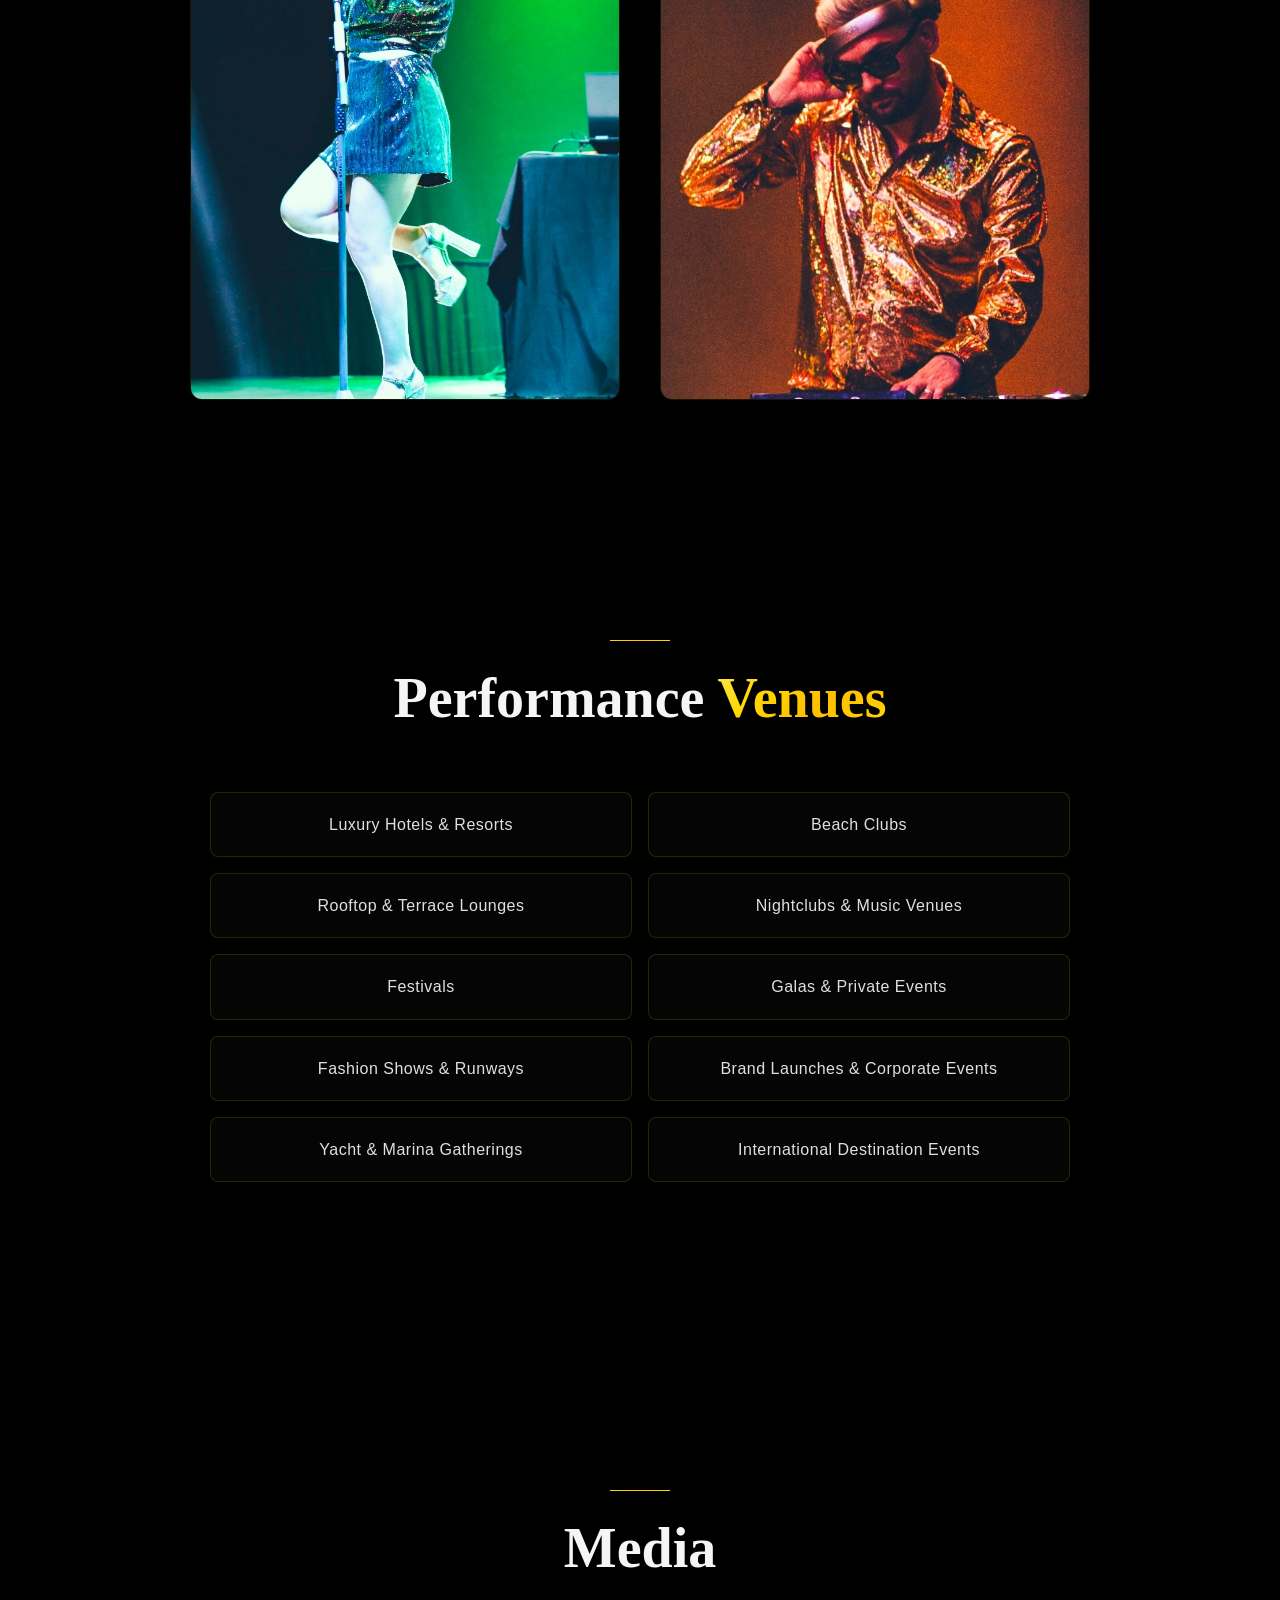
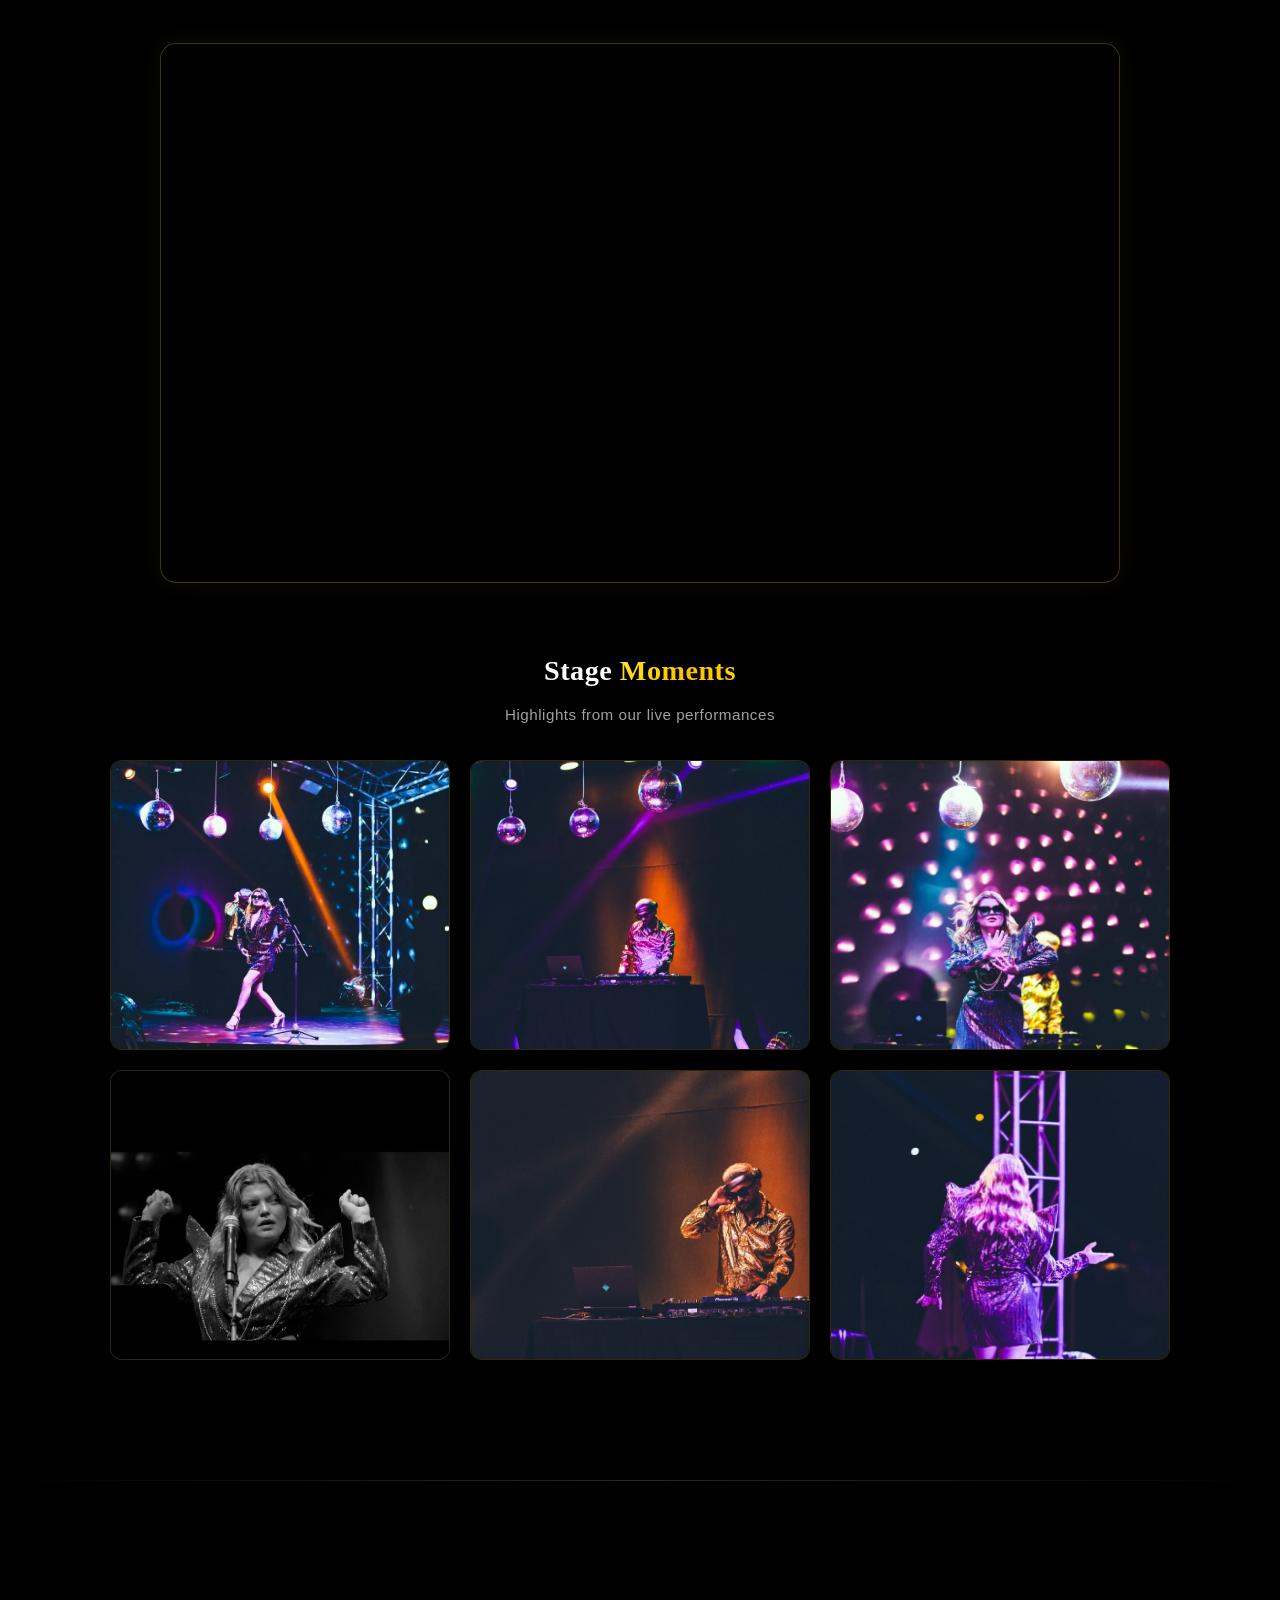
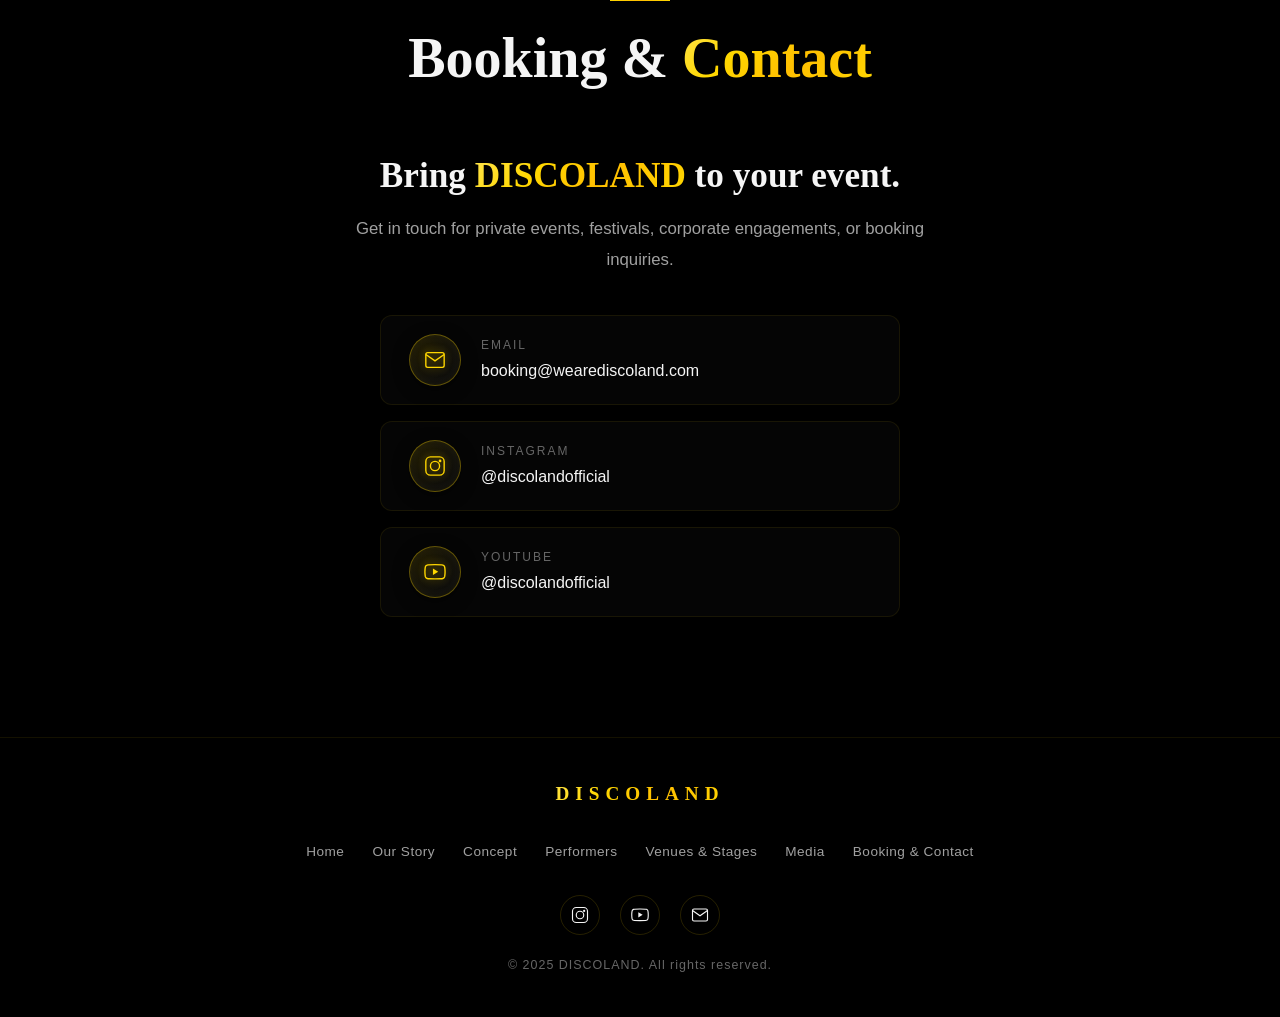
==== commit f4d670bd: "feat(media): Medya bolumune 6'li sahne fotografi galerisi, tam ekran lightbox ve YouTube oynatici op" ====
--- a/index.html
+++ b/index.html
@@ -31,13 +31,17 @@
   <link rel="apple-touch-icon" href="assets/images/favicon.png?v=3">
   <link rel="shortcut icon" href="favicon.ico?v=3">
 
-  <!-- Preconnect and Google Fonts (Asynchronous non-blocking) -->
+  <!-- Preconnect and Google Fonts / YouTube Media -->
   <link rel="preconnect" href="https://fonts.googleapis.com">
   <link rel="preconnect" href="https://fonts.gstatic.com" crossorigin>
+  <link rel="preconnect" href="https://www.youtube.com">
+  <link rel="preconnect" href="https://i.ytimg.com">
+  <link rel="dns-prefetch" href="https://www.youtube.com">
+  <link rel="dns-prefetch" href="https://i.ytimg.com">
   <link rel="stylesheet" href="https://fonts.googleapis.com/css2?family=Outfit:wght@300;400;500;600;700&family=Playfair+Display:ital,wght@0,400;0,700;0,900;1,400;1,700;1,900&display=swap">
 
   <!-- Styles -->
-  <link rel="stylesheet" href="css/style.css?v=30">
+  <link rel="stylesheet" href="css/style.css?v=31">
 </head>
 <body>
 
@@ -234,12 +238,13 @@
         <div class="section-divider"></div>
         <h2 class="section-title" data-i18n="media.title">Medya</h2>
       </div>
+
+      <!-- YouTube Canlı Performans Videosu -->
       <div class="media-video-wrapper reveal reveal-delay-1">
         <div class="media-video-container">
           <iframe
             src="https://www.youtube.com/embed/pouTGh0LCow?autoplay=1&mute=1&loop=1&playlist=pouTGh0LCow&enablejsapi=1&rel=0&modestbranding=1"
             title="DISCOLAND — Live Performance"
-            loading="lazy"
             referrerpolicy="strict-origin-when-cross-origin"
             sandbox="allow-scripts allow-same-origin allow-presentation"
             allow="accelerometer; autoplay; clipboard-write; encrypted-media; gyroscope; picture-in-picture; web-share"
@@ -247,6 +252,107 @@
           </iframe>
         </div>
       </div>
+
+      <!-- Sahne Fotoğrafları Galerisi -->
+      <div class="media-gallery-wrapper reveal reveal-delay-2">
+        <div class="gallery-header">
+          <h3 class="gallery-title" data-i18n-html="media.galleryTitle">Sahne <span class="text-gradient-gold">Anları</span></h3>
+          <p class="gallery-subtitle" data-i18n="media.gallerySubtitle">Canlı performanslarımızdan özel kareler</p>
+        </div>
+
+        <div class="media-gallery-grid">
+          <!-- 1. Canlı Sahne Düet -->
+          <div class="gallery-item" data-index="0" data-src="assets/images/gallery/discoland-live-stage.jpg" data-alt="DISCOLAND Canlı Sahne Performansı">
+            <img src="assets/images/gallery/discoland-live-stage.jpg" alt="DISCOLAND Canlı Sahne Performansı" loading="lazy" decoding="async" class="gallery-img">
+            <div class="gallery-overlay">
+              <span class="gallery-zoom-icon" aria-hidden="true">
+                <svg viewBox="0 0 24 24" width="28" height="28" fill="none" stroke="currentColor" stroke-width="2">
+                  <circle cx="11" cy="11" r="8"></circle>
+                  <line x1="21" y1="21" x2="16.65" y2="16.65"></line>
+                  <line x1="11" y1="8" x2="11" y2="14"></line>
+                  <line x1="8" y1="11" x2="14" y2="11"></line>
+                </svg>
+              </span>
+            </div>
+          </div>
+
+          <!-- 2. Erdi İltaş DJ Set -->
+          <div class="gallery-item" data-index="1" data-src="assets/images/gallery/discoland-erdi-iltas-dj.jpg" data-alt="Erdi İltaş DJ Set">
+            <img src="assets/images/gallery/discoland-erdi-iltas-dj.jpg" alt="Erdi İltaş DJ Set" loading="lazy" decoding="async" class="gallery-img">
+            <div class="gallery-overlay">
+              <span class="gallery-zoom-icon" aria-hidden="true">
+                <svg viewBox="0 0 24 24" width="28" height="28" fill="none" stroke="currentColor" stroke-width="2">
+                  <circle cx="11" cy="11" r="8"></circle>
+                  <line x1="21" y1="21" x2="16.65" y2="16.65"></line>
+                  <line x1="11" y1="8" x2="11" y2="14"></line>
+                  <line x1="8" y1="11" x2="14" y2="11"></line>
+                </svg>
+              </span>
+            </div>
+          </div>
+
+          <!-- 3. Buse Türker Vokal -->
+          <div class="gallery-item" data-index="2" data-src="assets/images/gallery/discoland-buse-turker-vocal.jpg" data-alt="Buse Türker Canlı Vokal">
+            <img src="assets/images/gallery/discoland-buse-turker-vocal.jpg" alt="Buse Türker Canlı Vokal" loading="lazy" decoding="async" class="gallery-img">
+            <div class="gallery-overlay">
+              <span class="gallery-zoom-icon" aria-hidden="true">
+                <svg viewBox="0 0 24 24" width="28" height="28" fill="none" stroke="currentColor" stroke-width="2">
+                  <circle cx="11" cy="11" r="8"></circle>
+                  <line x1="21" y1="21" x2="16.65" y2="16.65"></line>
+                  <line x1="11" y1="8" x2="11" y2="14"></line>
+                  <line x1="8" y1="11" x2="14" y2="11"></line>
+                </svg>
+              </span>
+            </div>
+          </div>
+
+          <!-- 4. Buse Türker Sahne Performansı (Siyah & Beyaz) -->
+          <div class="gallery-item" data-index="3" data-src="assets/images/gallery/discoland-buse-stage-bw.jpg" data-alt="Buse Türker Sahne Performansı">
+            <img src="assets/images/gallery/discoland-buse-stage-bw.jpg" alt="Buse Türker Sahne Performansı" loading="lazy" decoding="async" class="gallery-img">
+            <div class="gallery-overlay">
+              <span class="gallery-zoom-icon" aria-hidden="true">
+                <svg viewBox="0 0 24 24" width="28" height="28" fill="none" stroke="currentColor" stroke-width="2">
+                  <circle cx="11" cy="11" r="8"></circle>
+                  <line x1="21" y1="21" x2="16.65" y2="16.65"></line>
+                  <line x1="11" y1="8" x2="11" y2="14"></line>
+                  <line x1="8" y1="11" x2="14" y2="11"></line>
+                </svg>
+              </span>
+            </div>
+          </div>
+
+          <!-- 5. Erdi İltaş Performans -->
+          <div class="gallery-item" data-index="4" data-src="assets/images/gallery/discoland-erdi-performance.jpg" data-alt="Erdi İltaş Canlı Performans">
+            <img src="assets/images/gallery/discoland-erdi-performance.jpg" alt="Erdi İltaş Canlı Performans" loading="lazy" decoding="async" class="gallery-img">
+            <div class="gallery-overlay">
+              <span class="gallery-zoom-icon" aria-hidden="true">
+                <svg viewBox="0 0 24 24" width="28" height="28" fill="none" stroke="currentColor" stroke-width="2">
+                  <circle cx="11" cy="11" r="8"></circle>
+                  <line x1="21" y1="21" x2="16.65" y2="16.65"></line>
+                  <line x1="11" y1="8" x2="11" y2="14"></line>
+                  <line x1="8" y1="11" x2="14" y2="11"></line>
+                </svg>
+              </span>
+            </div>
+          </div>
+
+          <!-- 6. Buse Türker Sahne Dansı -->
+          <div class="gallery-item" data-index="5" data-src="assets/images/gallery/discoland-buse-stage-energy.jpg" data-alt="Buse Türker Sahne Dansı">
+            <img src="assets/images/gallery/discoland-buse-stage-energy.jpg" alt="Buse Türker Sahne Dansı" loading="lazy" decoding="async" class="gallery-img">
+            <div class="gallery-overlay">
+              <span class="gallery-zoom-icon" aria-hidden="true">
+                <svg viewBox="0 0 24 24" width="28" height="28" fill="none" stroke="currentColor" stroke-width="2">
+                  <circle cx="11" cy="11" r="8"></circle>
+                  <line x1="21" y1="21" x2="16.65" y2="16.65"></line>
+                  <line x1="11" y1="8" x2="11" y2="14"></line>
+                  <line x1="8" y1="11" x2="14" y2="11"></line>
+                </svg>
+              </span>
+            </div>
+          </div>
+        </div>
+      </div>
+
     </div>
   </section>
 
@@ -358,9 +464,35 @@
     </div>
   </footer>
 
+  <!-- ==================== LIGHTBOX MODAL ==================== -->
+  <div class="lightbox" id="galleryLightbox" role="dialog" aria-modal="true" aria-hidden="true" aria-label="Görsel Önizleme">
+    <div class="lightbox-backdrop" id="lightboxBackdrop"></div>
+    <div class="lightbox-content">
+      <button type="button" class="lightbox-btn lightbox-close" id="lightboxClose" aria-label="Kapat" data-i18n-aria="media.lightboxClose">
+        <svg viewBox="0 0 24 24" width="28" height="28" fill="none" stroke="currentColor" stroke-width="2">
+          <line x1="18" y1="6" x2="6" y2="18"></line>
+          <line x1="6" y1="6" x2="18" y2="18"></line>
+        </svg>
+      </button>
+      <button type="button" class="lightbox-btn lightbox-prev" id="lightboxPrev" aria-label="Önceki" data-i18n-aria="media.lightboxPrev">
+        <svg viewBox="0 0 24 24" width="32" height="32" fill="none" stroke="currentColor" stroke-width="2">
+          <polyline points="15 18 9 12 15 6"></polyline>
+        </svg>
+      </button>
+      <div class="lightbox-img-wrapper">
+        <img src="" alt="" class="lightbox-img" id="lightboxImg">
+      </div>
+      <button type="button" class="lightbox-btn lightbox-next" id="lightboxNext" aria-label="Sonraki" data-i18n-aria="media.lightboxNext">
+        <svg viewBox="0 0 24 24" width="32" height="32" fill="none" stroke="currentColor" stroke-width="2">
+          <polyline points="9 18 15 12 9 6"></polyline>
+        </svg>
+      </button>
+    </div>
+  </div>
+
   <!-- Scripts -->
-  <script src="js/translations.js?v=1"></script>
-  <script src="js/main.js?v=8"></script>
+  <script src="js/translations.js?v=2"></script>
+  <script src="js/main.js?v=9"></script>
 
 </body>
 </html>
--- a/css/style.css
+++ b/css/style.css
@@ -1155,6 +1155,283 @@
   }
 }
 
+/* --- Media Photo Gallery --- */
+.media-gallery-wrapper {
+  max-width: 1060px;
+  margin: 64px auto 0;
+}
+
+.gallery-header {
+  text-align: center;
+  margin-bottom: 32px;
+}
+
+.gallery-title {
+  font-family: var(--font-display);
+  font-size: clamp(1.4rem, 2.2vw, 1.85rem);
+  font-weight: 700;
+  color: #FFFFFF;
+  margin-bottom: 8px;
+  letter-spacing: 0.5px;
+}
+
+.gallery-subtitle {
+  font-family: var(--font-body);
+  font-size: 0.95rem;
+  color: var(--color-text-muted);
+  letter-spacing: 0.5px;
+}
+
+/* Gallery Grid (3 Columns Desktop: 2+1 top row, 1+1+1 bottom row) */
+.media-gallery-grid {
+  display: grid;
+  grid-template-columns: repeat(3, 1fr);
+  grid-auto-rows: 290px;
+  gap: 20px;
+}
+
+.gallery-item {
+  position: relative;
+  border-radius: 12px;
+  overflow: hidden;
+  cursor: pointer;
+  background: #0a0a0a;
+  border: 1px solid rgba(255, 215, 0, 0.15);
+  box-shadow: 0 4px 20px rgba(0, 0, 0, 0.6);
+  transition: transform 0.4s cubic-bezier(0.4, 0, 0.2, 1),
+              border-color 0.4s ease,
+              box-shadow 0.4s ease;
+}
+
+.gallery-item-wide {
+  grid-column: span 2;
+}
+
+.gallery-item:hover {
+  transform: translateY(-4px);
+  border-color: rgba(255, 215, 0, 0.45);
+  box-shadow: 
+    0 12px 35px rgba(0, 0, 0, 0.8),
+    0 0 25px rgba(255, 215, 0, 0.15);
+}
+
+.gallery-img {
+  width: 100%;
+  height: 100%;
+  object-fit: cover;
+  object-position: center 25%;
+  display: block;
+  transition: transform 0.6s cubic-bezier(0.4, 0, 0.2, 1),
+              filter 0.5s ease;
+}
+
+.gallery-item:hover .gallery-img {
+  transform: scale(1.05);
+  filter: brightness(0.85);
+}
+
+/* Hover Overlay & Zoom Icon */
+.gallery-overlay {
+  position: absolute;
+  inset: 0;
+  background: radial-gradient(circle at center, rgba(0, 0, 0, 0.3) 0%, rgba(0, 0, 0, 0.65) 100%);
+  display: flex;
+  align-items: center;
+  justify-content: center;
+  opacity: 0;
+  transition: opacity 0.35s ease;
+  pointer-events: none;
+}
+
+.gallery-item:hover .gallery-overlay {
+  opacity: 1;
+}
+
+.gallery-zoom-icon {
+  width: 52px;
+  height: 52px;
+  border-radius: 50%;
+  background: rgba(0, 0, 0, 0.7);
+  backdrop-filter: blur(8px);
+  border: 1px solid rgba(255, 215, 0, 0.5);
+  color: var(--color-gold);
+  display: flex;
+  align-items: center;
+  justify-content: center;
+  transform: scale(0.75);
+  transition: transform 0.35s cubic-bezier(0.34, 1.56, 0.64, 1), background 0.3s ease;
+  box-shadow: 0 0 20px rgba(255, 215, 0, 0.25);
+}
+
+.gallery-item:hover .gallery-zoom-icon {
+  transform: scale(1);
+}
+
+/* Gallery Responsive */
+@media (max-width: 900px) {
+  .media-gallery-grid {
+    grid-template-columns: repeat(2, 1fr);
+    grid-auto-rows: 240px;
+    gap: 16px;
+  }
+  
+  .gallery-item-wide {
+    grid-column: span 2;
+  }
+}
+
+@media (max-width: 560px) {
+  .media-gallery-wrapper {
+    margin-top: 44px;
+  }
+
+  .media-gallery-grid {
+    grid-template-columns: 1fr;
+    grid-auto-rows: 260px;
+    gap: 14px;
+  }
+
+  .gallery-item-wide {
+    grid-column: span 1;
+  }
+}
+
+/* --- Lightbox Modal --- */
+.lightbox {
+  position: fixed;
+  inset: 0;
+  z-index: 2000;
+  display: flex;
+  align-items: center;
+  justify-content: center;
+  opacity: 0;
+  pointer-events: none;
+  transition: opacity 0.35s cubic-bezier(0.4, 0, 0.2, 1);
+}
+
+.lightbox.active {
+  opacity: 1;
+  pointer-events: all;
+}
+
+.lightbox-backdrop {
+  position: absolute;
+  inset: 0;
+  background: rgba(0, 0, 0, 0.93);
+  backdrop-filter: blur(14px);
+  -webkit-backdrop-filter: blur(14px);
+}
+
+.lightbox-content {
+  position: relative;
+  z-index: 2;
+  max-width: 90vw;
+  max-height: 88vh;
+  display: flex;
+  align-items: center;
+  justify-content: center;
+}
+
+.lightbox-img-wrapper {
+  position: relative;
+  display: flex;
+  align-items: center;
+  justify-content: center;
+}
+
+.lightbox-img {
+  max-width: 88vw;
+  max-height: 84vh;
+  width: auto;
+  height: auto;
+  object-fit: contain;
+  border-radius: 10px;
+  border: 1px solid rgba(255, 215, 0, 0.3);
+  box-shadow: 
+    0 10px 50px rgba(0, 0, 0, 0.9),
+    0 0 35px rgba(255, 215, 0, 0.15);
+  transform: scale(0.96);
+  opacity: 0;
+  transition: transform 0.35s cubic-bezier(0.2, 0.8, 0.2, 1), opacity 0.3s ease;
+}
+
+.lightbox.active .lightbox-img {
+  transform: scale(1);
+  opacity: 1;
+}
+
+.lightbox-btn {
+  position: absolute;
+  background: rgba(0, 0, 0, 0.65);
+  backdrop-filter: blur(10px);
+  -webkit-backdrop-filter: blur(10px);
+  border: 1px solid rgba(255, 215, 0, 0.35);
+  color: var(--color-gold);
+  cursor: pointer;
+  display: flex;
+  align-items: center;
+  justify-content: center;
+  border-radius: 50%;
+  transition: all 0.25s ease;
+  z-index: 5;
+}
+
+.lightbox-btn:hover {
+  background: rgba(0, 0, 0, 0.9);
+  border-color: var(--color-gold);
+  box-shadow: 0 0 20px rgba(255, 215, 0, 0.4);
+  color: #FFFFFF;
+  transform: scale(1.08);
+}
+
+.lightbox-close {
+  top: -48px;
+  right: 0;
+  width: 42px;
+  height: 42px;
+}
+
+.lightbox-prev {
+  left: -64px;
+  top: 50%;
+  transform: translateY(-50%);
+  width: 48px;
+  height: 48px;
+}
+
+.lightbox-prev:hover {
+  transform: translateY(-50%) scale(1.08);
+}
+
+.lightbox-next {
+  right: -64px;
+  top: 50%;
+  transform: translateY(-50%);
+  width: 48px;
+  height: 48px;
+}
+
+.lightbox-next:hover {
+  transform: translateY(-50%) scale(1.08);
+}
+
+@media (max-width: 900px) {
+  .lightbox-prev {
+    left: 12px;
+  }
+  .lightbox-next {
+    right: 12px;
+  }
+  .lightbox-close {
+    top: -46px;
+    right: 8px;
+  }
+  .lightbox-img {
+    max-width: 94vw;
+    max-height: 78vh;
+  }
+}
+
 /* --- Contact Section --- */
 .contact {
   background: var(--gradient-dark);
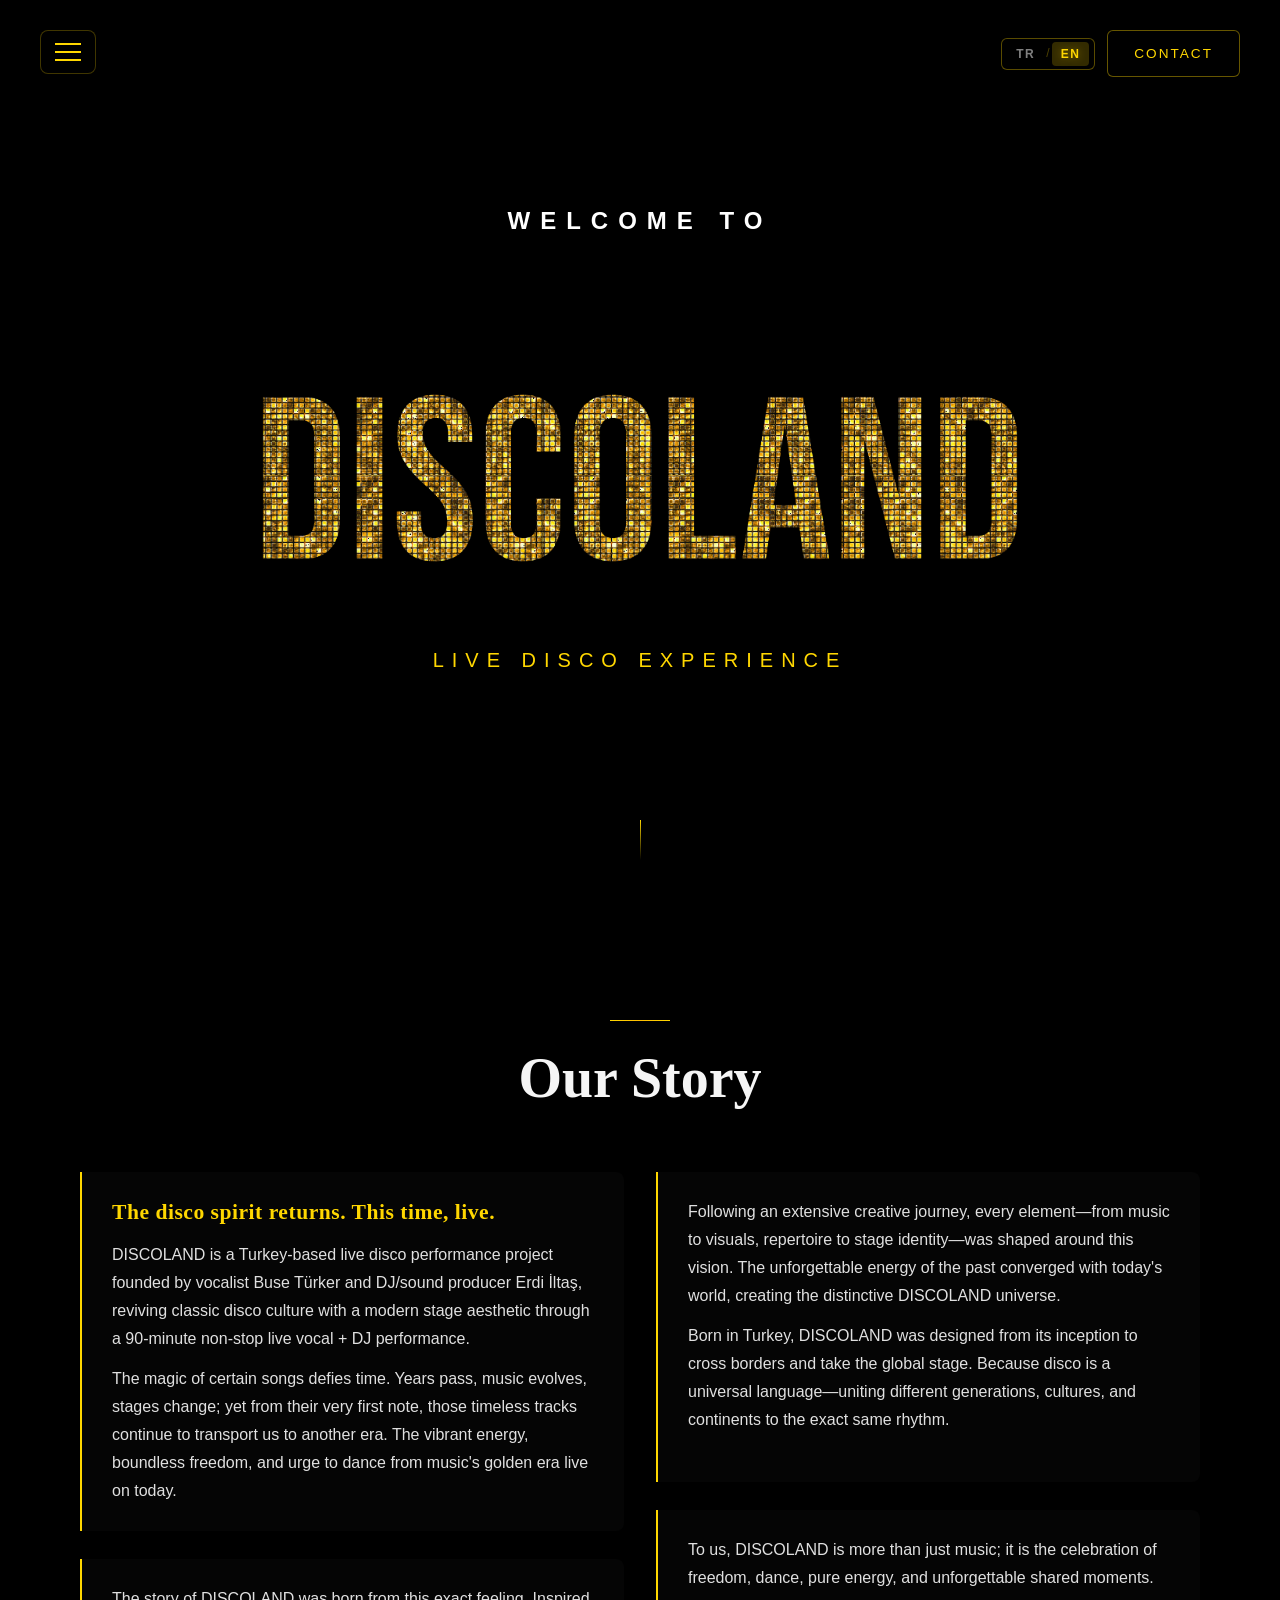
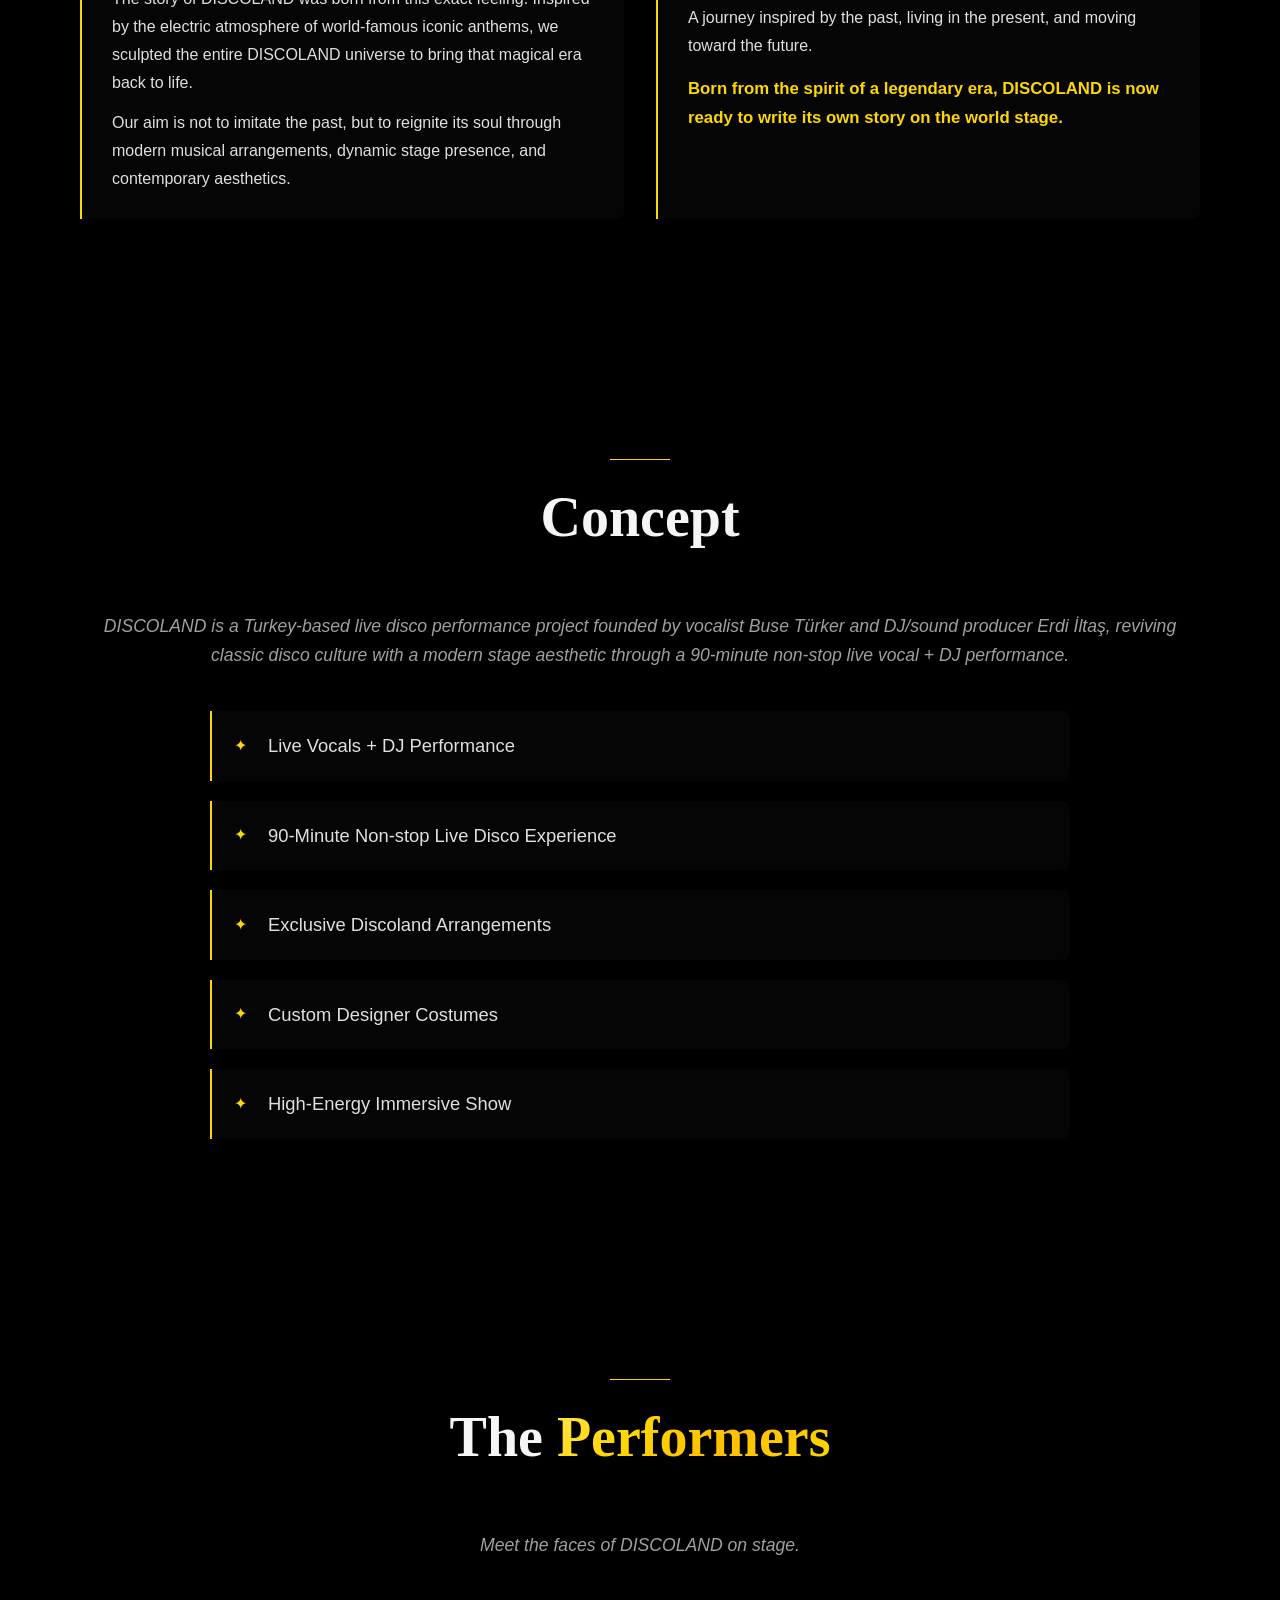
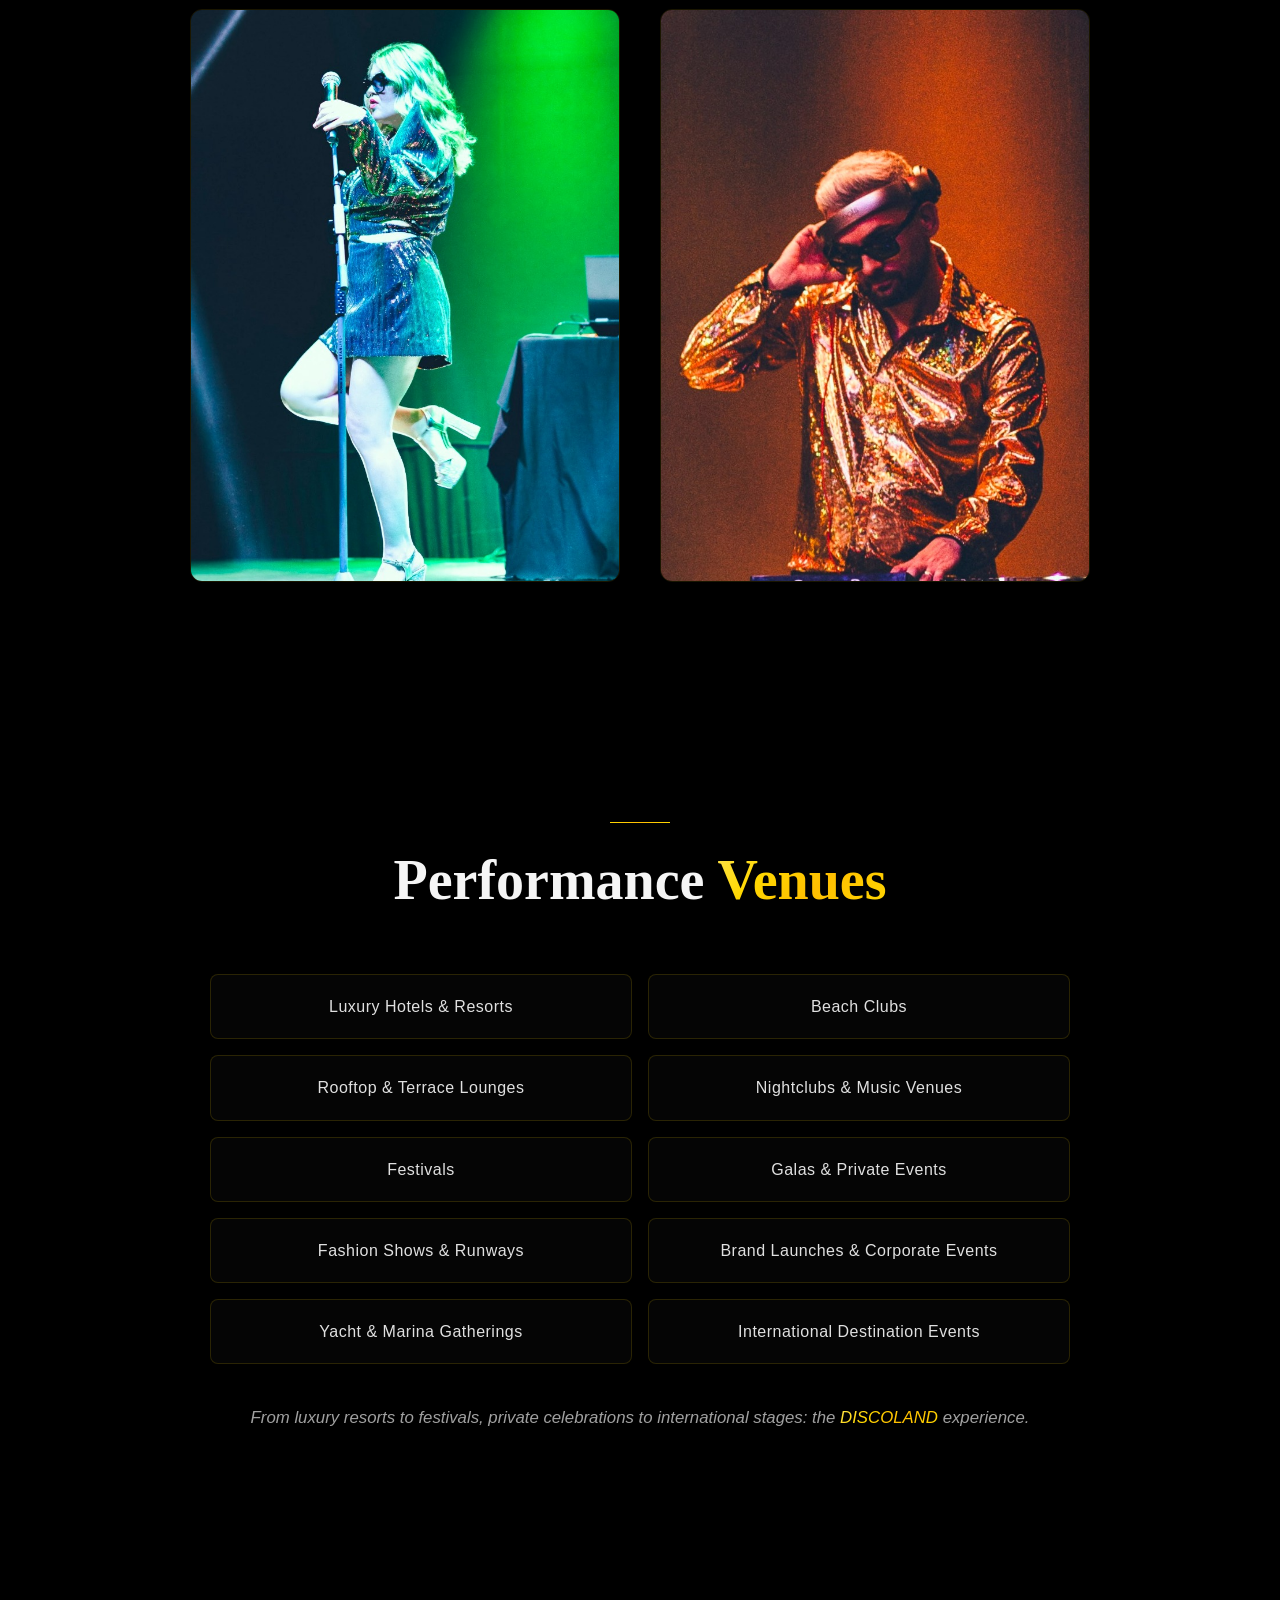
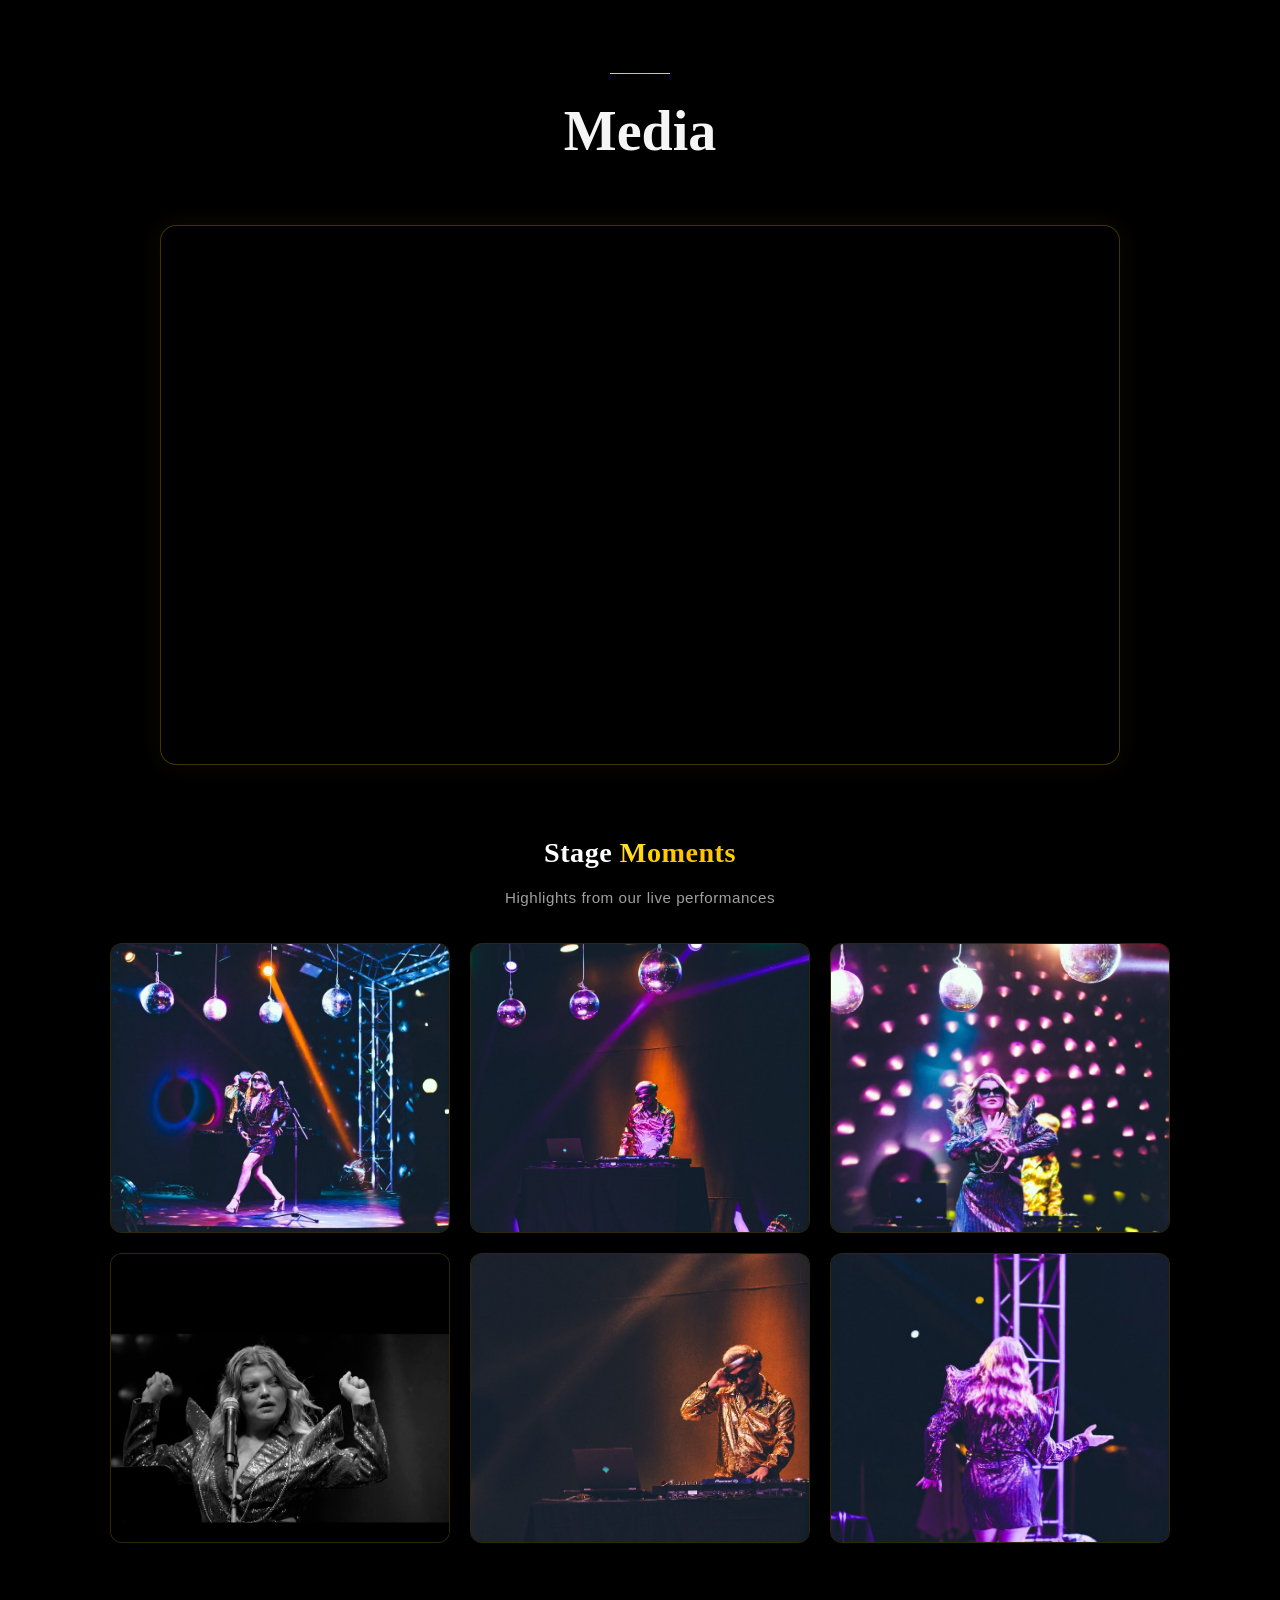
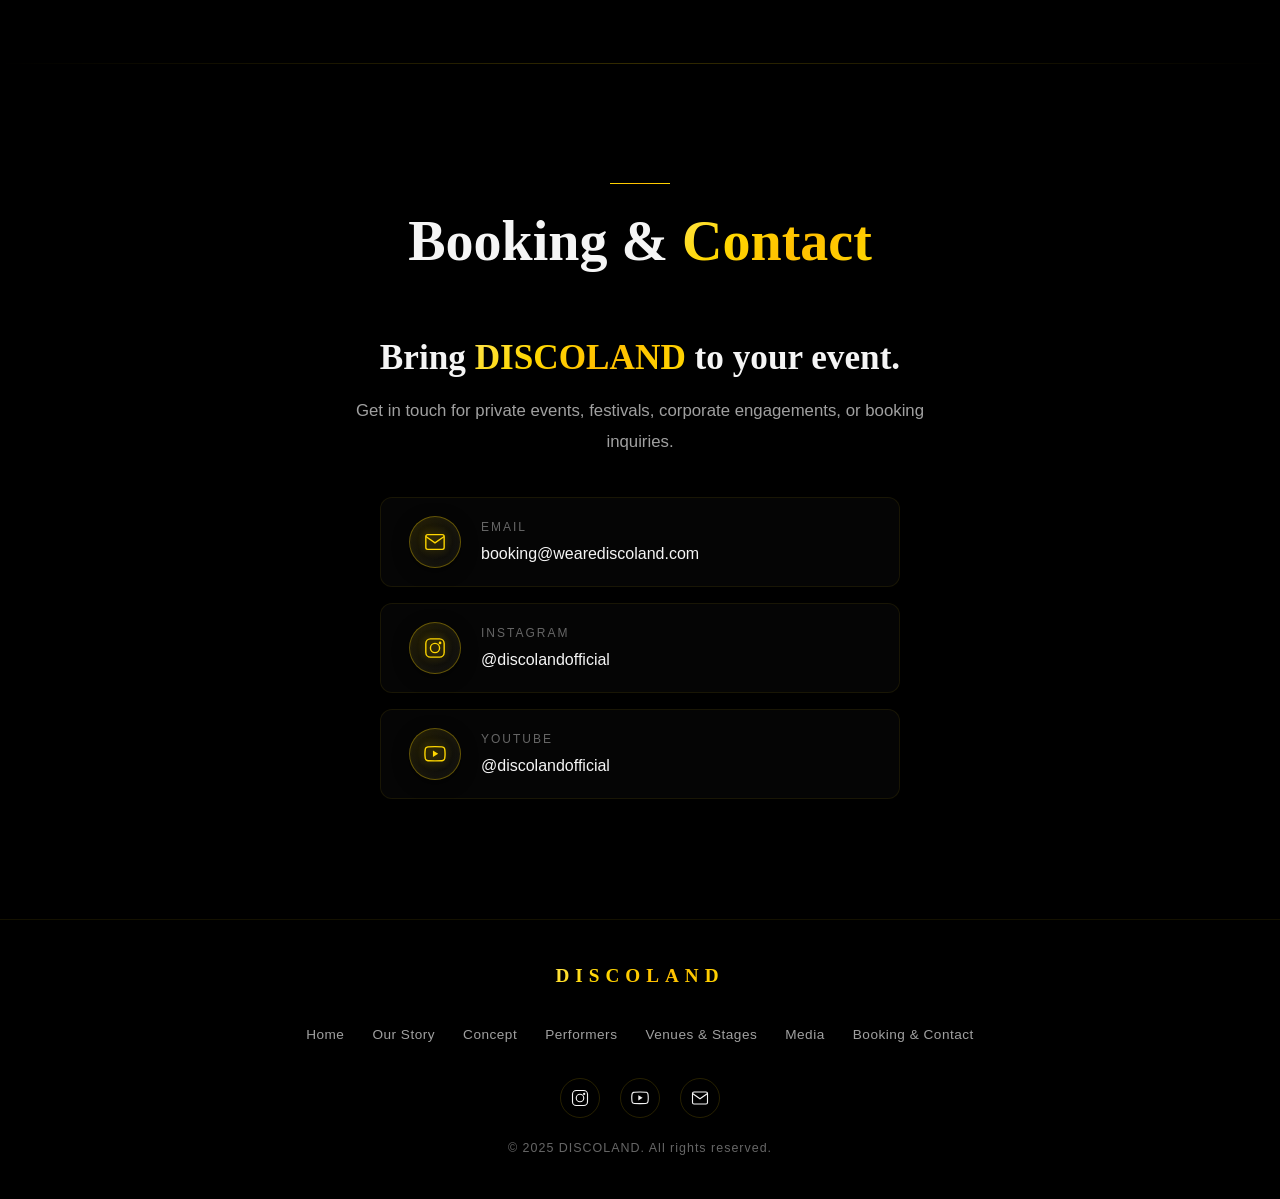
==== commit 505ad207: "feat(seo): add GEO optimizations, JSON-LD schema markup, llms.txt, robots.txt and sitemap" ====
--- a/index.html
+++ b/index.html
@@ -25,6 +25,60 @@
   <meta property="og:url" content="https://wearediscoland.com">
   <meta property="og:image" content="https://wearediscoland.com/assets/images/logo.png">
   <title id="pageTitle">Welcome to DISCOLAND</title>
+
+  <!-- Schema Markup (JSON-LD) for SEO / GEO -->
+  <script type="application/ld+json">
+  {
+    "@context": "https://schema.org",
+    "@graph": [
+      {
+        "@type": "WebSite",
+        "@id": "https://wearediscoland.com/#website",
+        "name": "DISCOLAND",
+        "url": "https://wearediscoland.com",
+        "description": "DISCOLAND — Live Disco Experience. A Turkey-based live disco performance project by Buse Türker and Erdi İltaş.",
+        "inLanguage": ["tr", "en"]
+      },
+      {
+        "@type": "MusicGroup",
+        "@id": "https://wearediscoland.com/#musicgroup",
+        "name": "DISCOLAND",
+        "alternateName": ["Discoland Official", "We Are Discoland"],
+        "url": "https://wearediscoland.com",
+        "logo": "https://wearediscoland.com/assets/images/logo.png",
+        "image": "https://wearediscoland.com/assets/images/logo.png",
+        "description": "DISCOLAND is a high-energy live disco performance project based in Turkey founded by vocalist Buse Türker and DJ/sound producer Erdi İltaş.",
+        "foundingDate": "2025",
+        "foundingLocation": {
+          "@type": "Place",
+          "name": "Istanbul, Turkey"
+        },
+        "genre": ["Disco", "Dance", "Funk", "Soul", "Live Performance"],
+        "member": [
+          {
+            "@type": "Person",
+            "name": "Buse Türker",
+            "roleName": "Founder & Vocalist"
+          },
+          {
+            "@type": "Person",
+            "name": "Erdi İltaş",
+            "roleName": "DJ & Sound Producer"
+          }
+        ],
+        "sameAs": [
+          "https://www.instagram.com/discolandofficial/",
+          "https://www.youtube.com/@discolandofficial"
+        ],
+        "contactPoint": {
+          "@type": "ContactPoint",
+          "contactType": "booking",
+          "email": "booking@wearediscoland.com"
+        }
+      }
+    ]
+  }
+  </script>
 
   <!-- Favicon -->
   <link rel="icon" type="image/png" sizes="32x32" href="assets/images/favicon.png?v=3">
@@ -108,6 +162,7 @@
         <div class="story-col reveal reveal-delay-1">
           <div class="story-block">
             <h3 class="story-heading" data-i18n="story.heading">Disco ruhu geri dönüyor. Bu kez canlı.</h3>
+            <p data-i18n="story.lead">DISCOLAND, vokalist Buse Türker ve DJ & Sound Producer Erdi İltaş tarafından kurulan, 90 dakikalık kesintisiz canlı vokal + DJ performansıyla disko kültürünü modern sahne estetiğiyle buluşturan canlı performans projesidir.</p>
             <p data-i18n="story.p1">Bazı şarkıların büyüsü zamana meydan okur. Yıllar geçer, müzik değişir, sahneler değişir; ama o şarkılar daha ilk notasında bizi başka bir zamana götürmeye devam eder. Çünkü geçmişin en güzel dönemlerinden kalan o enerji, özgürlük ve dans etme hissi bugün hâlâ yaşıyor.</p>
           </div>
 
@@ -141,6 +196,7 @@
         <div class="section-divider"></div>
         <h2 class="section-title" data-i18n="concept.title">Konsept</h2>
       </div>
+      <p class="faces-intro reveal reveal-delay-1" data-i18n="concept.desc">DISCOLAND, vokalist Buse Türker ve DJ & Sound Producer Erdi İltaş tarafından kurulan, 90 dakikalık kesintisiz canlı vokal + DJ performansıyla disko kültürünü modern sahne estetiğiyle buluşturan canlı performans projesidir.</p>
       <div class="konsept-list reveal reveal-delay-1">
         <ul>
           <li data-i18n="concept.item1">Canlı vokal + DJ performansı</li>
@@ -491,7 +547,7 @@
   </div>
 
   <!-- Scripts -->
-  <script src="js/translations.js?v=2"></script>
+  <script src="js/translations.js?v=3"></script>
   <script src="js/main.js?v=9"></script>
 
 </body>
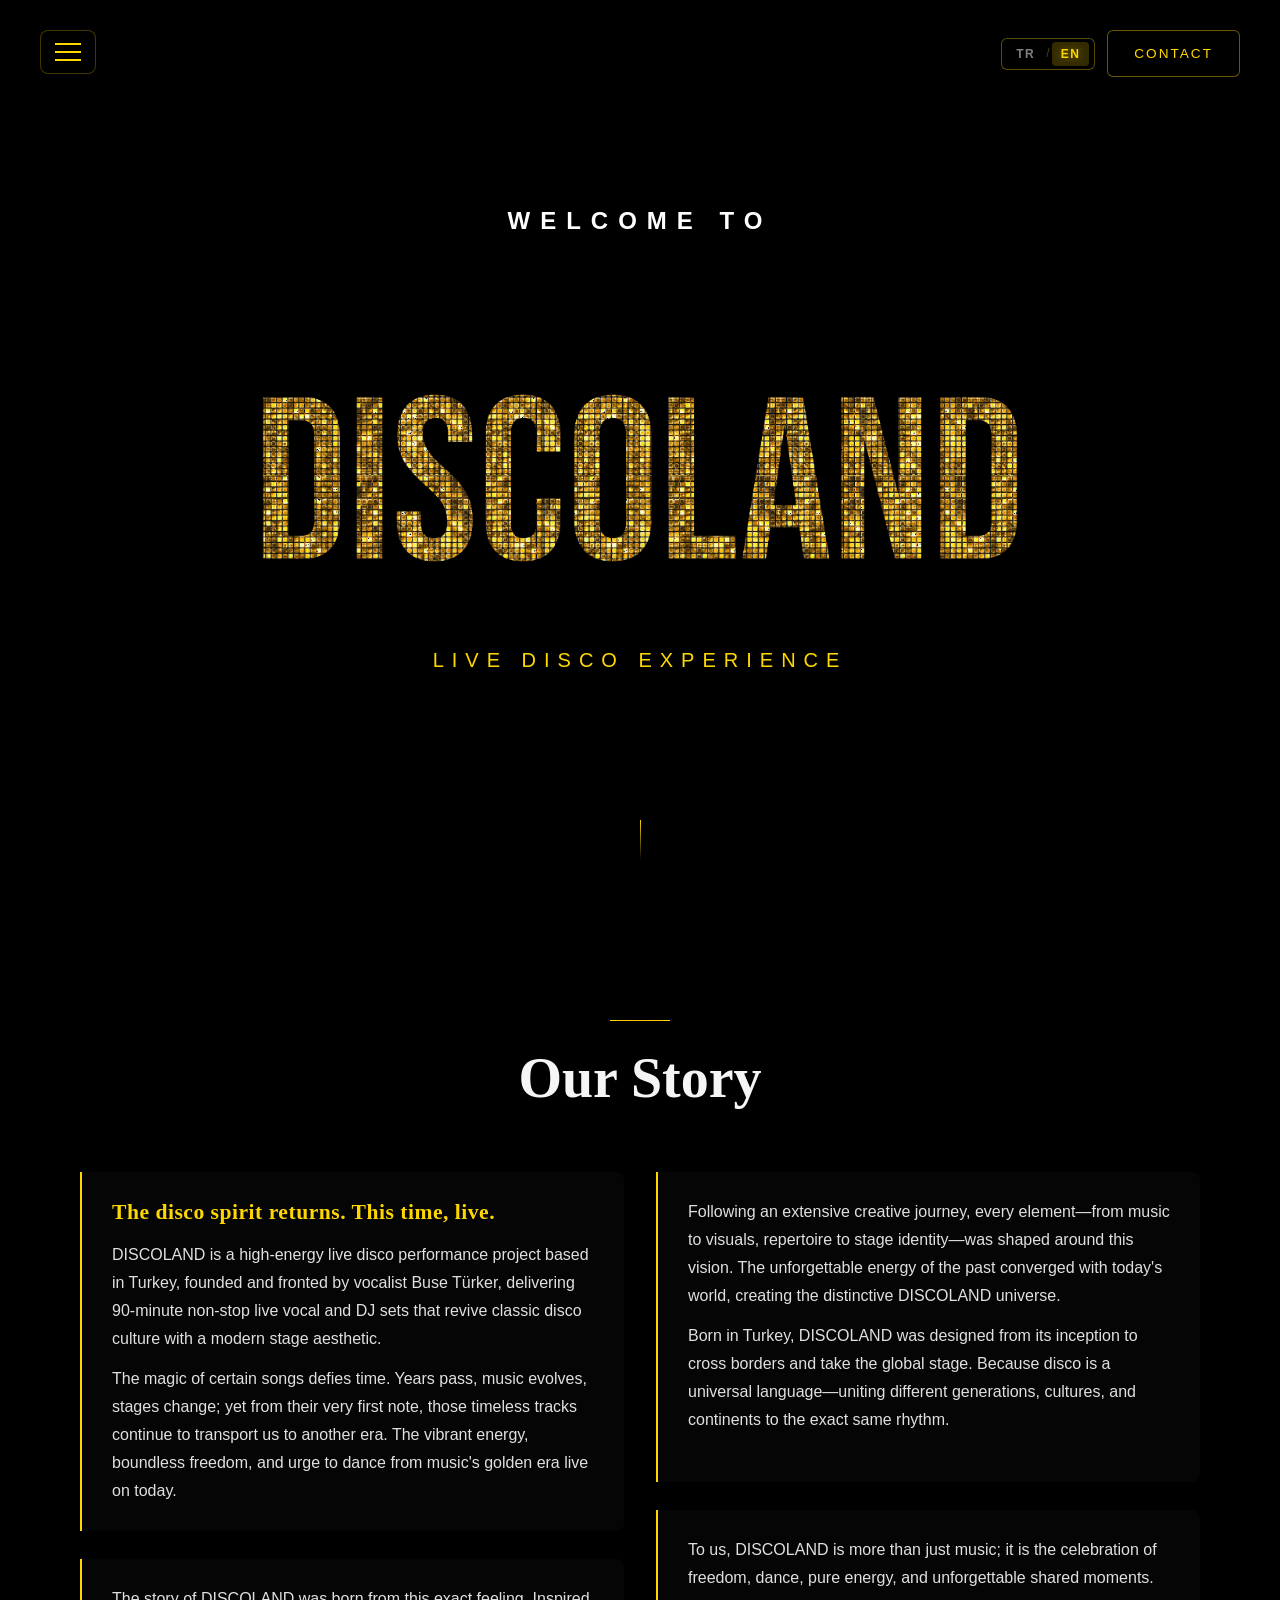
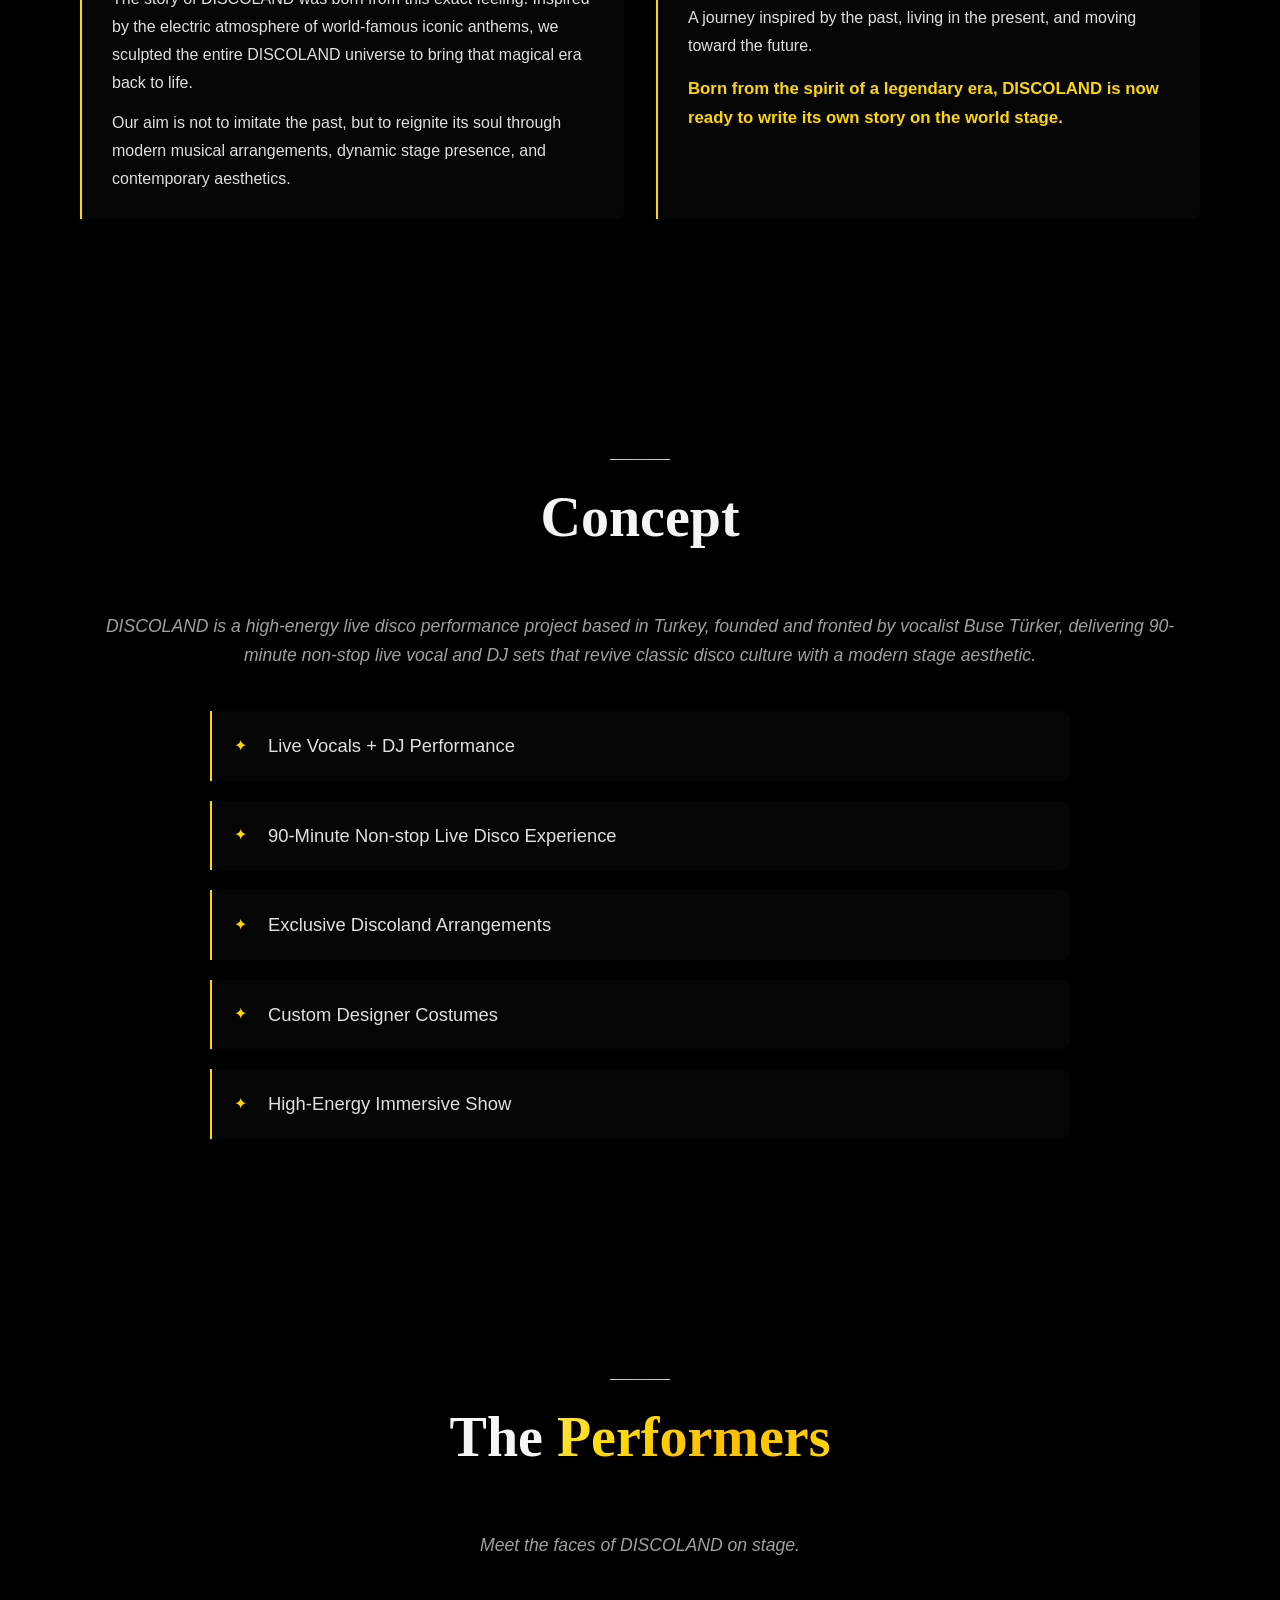
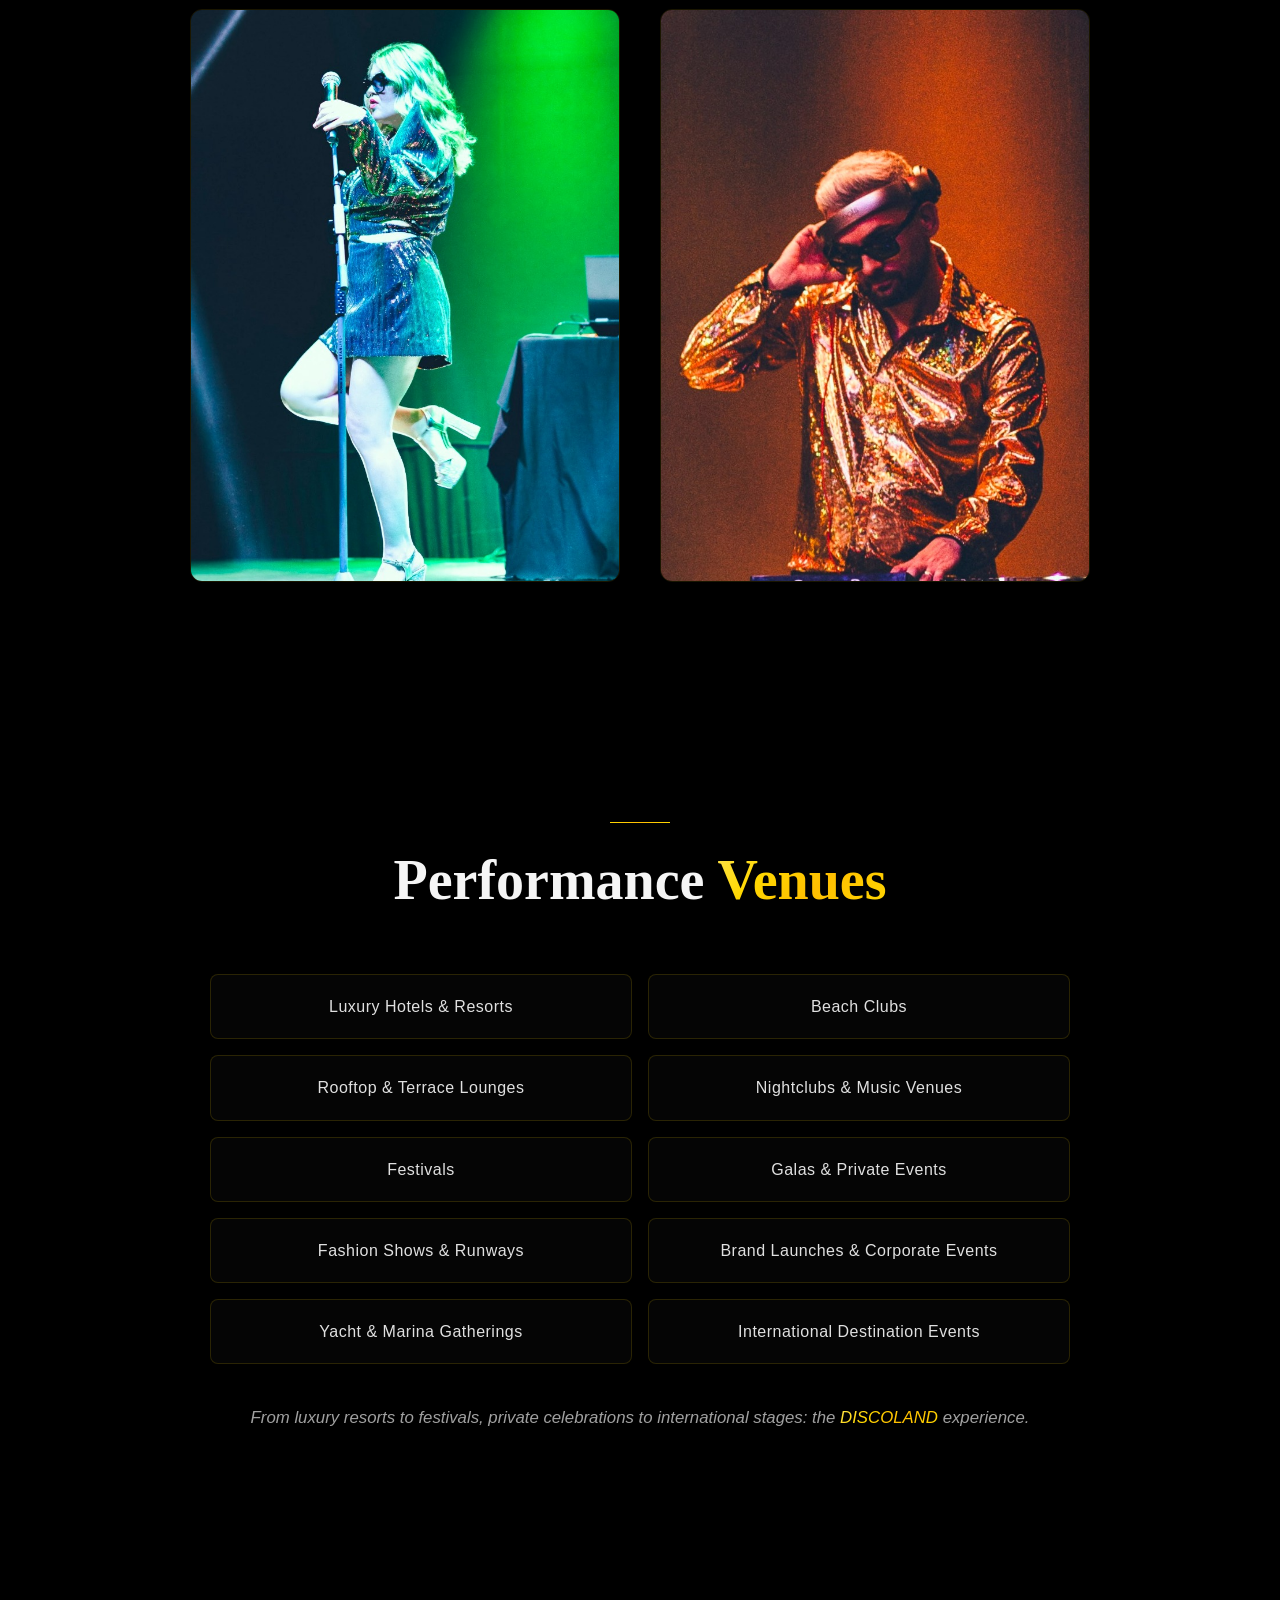
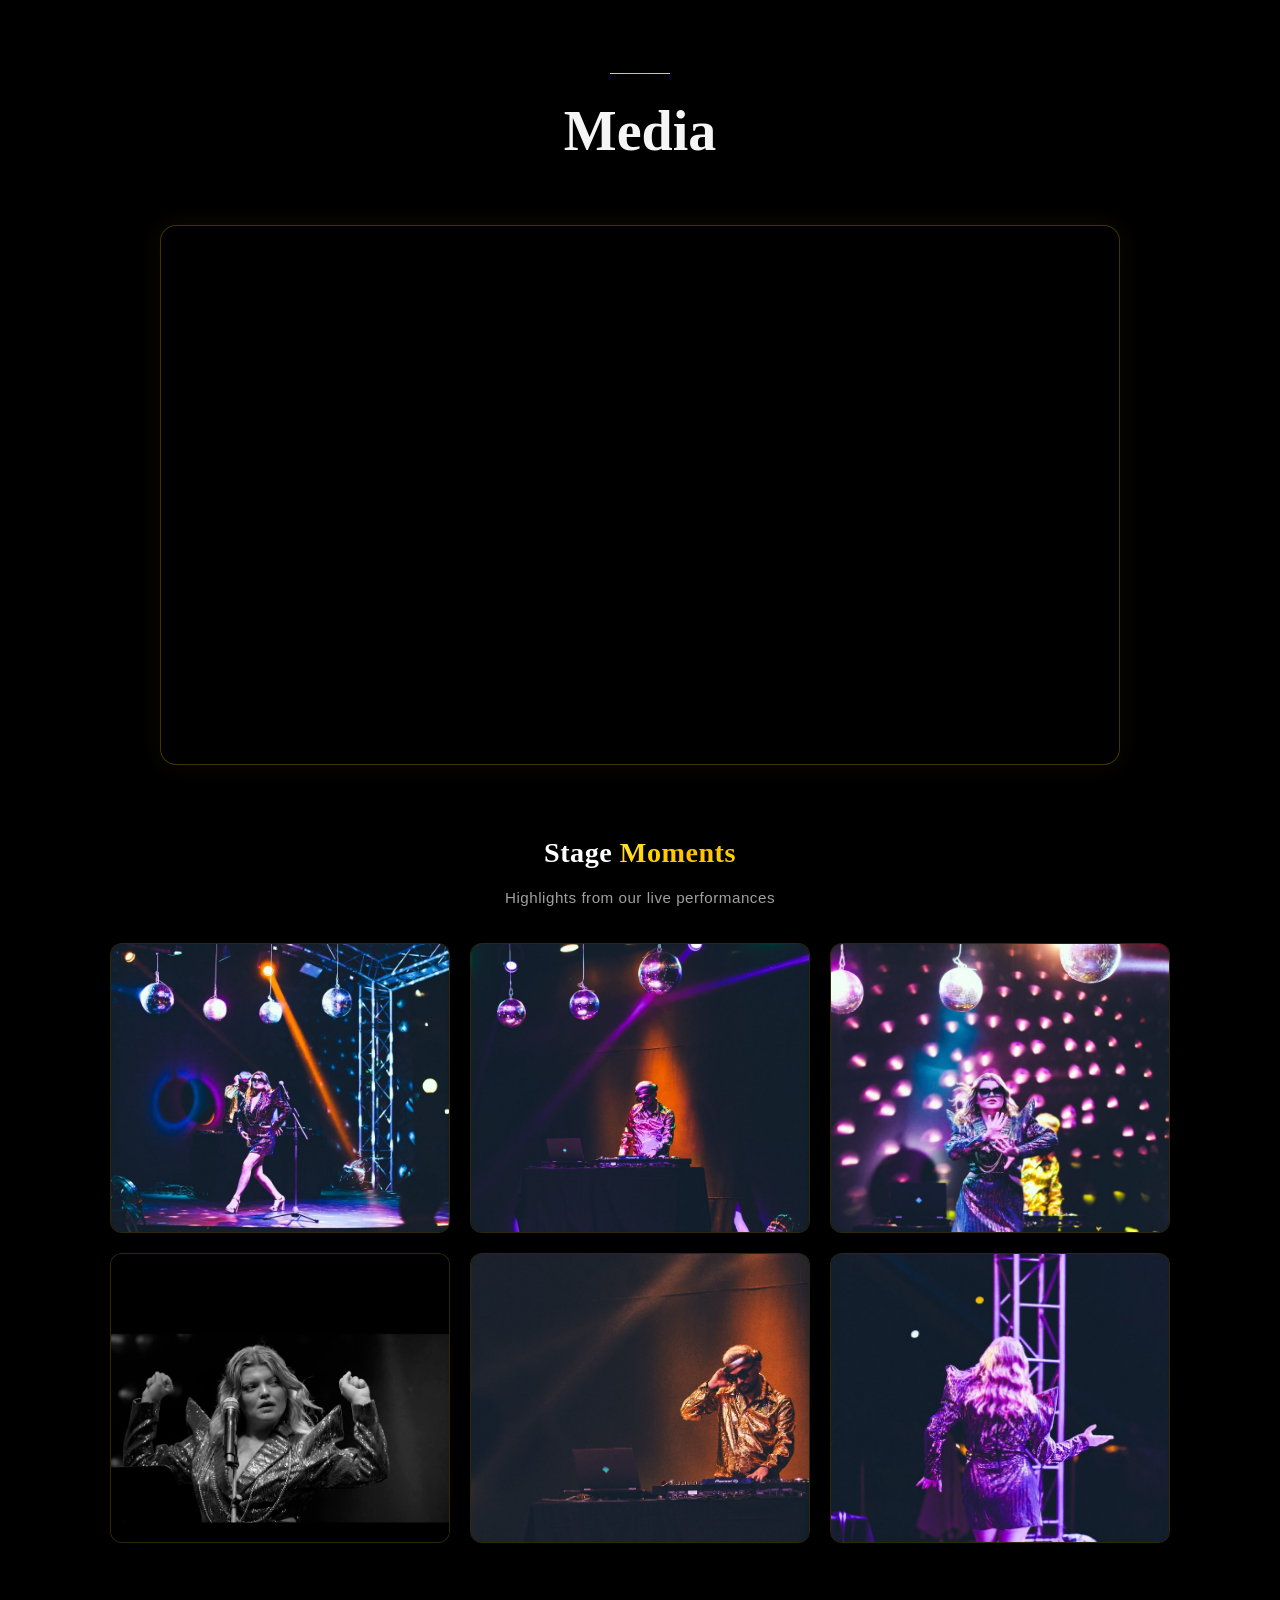
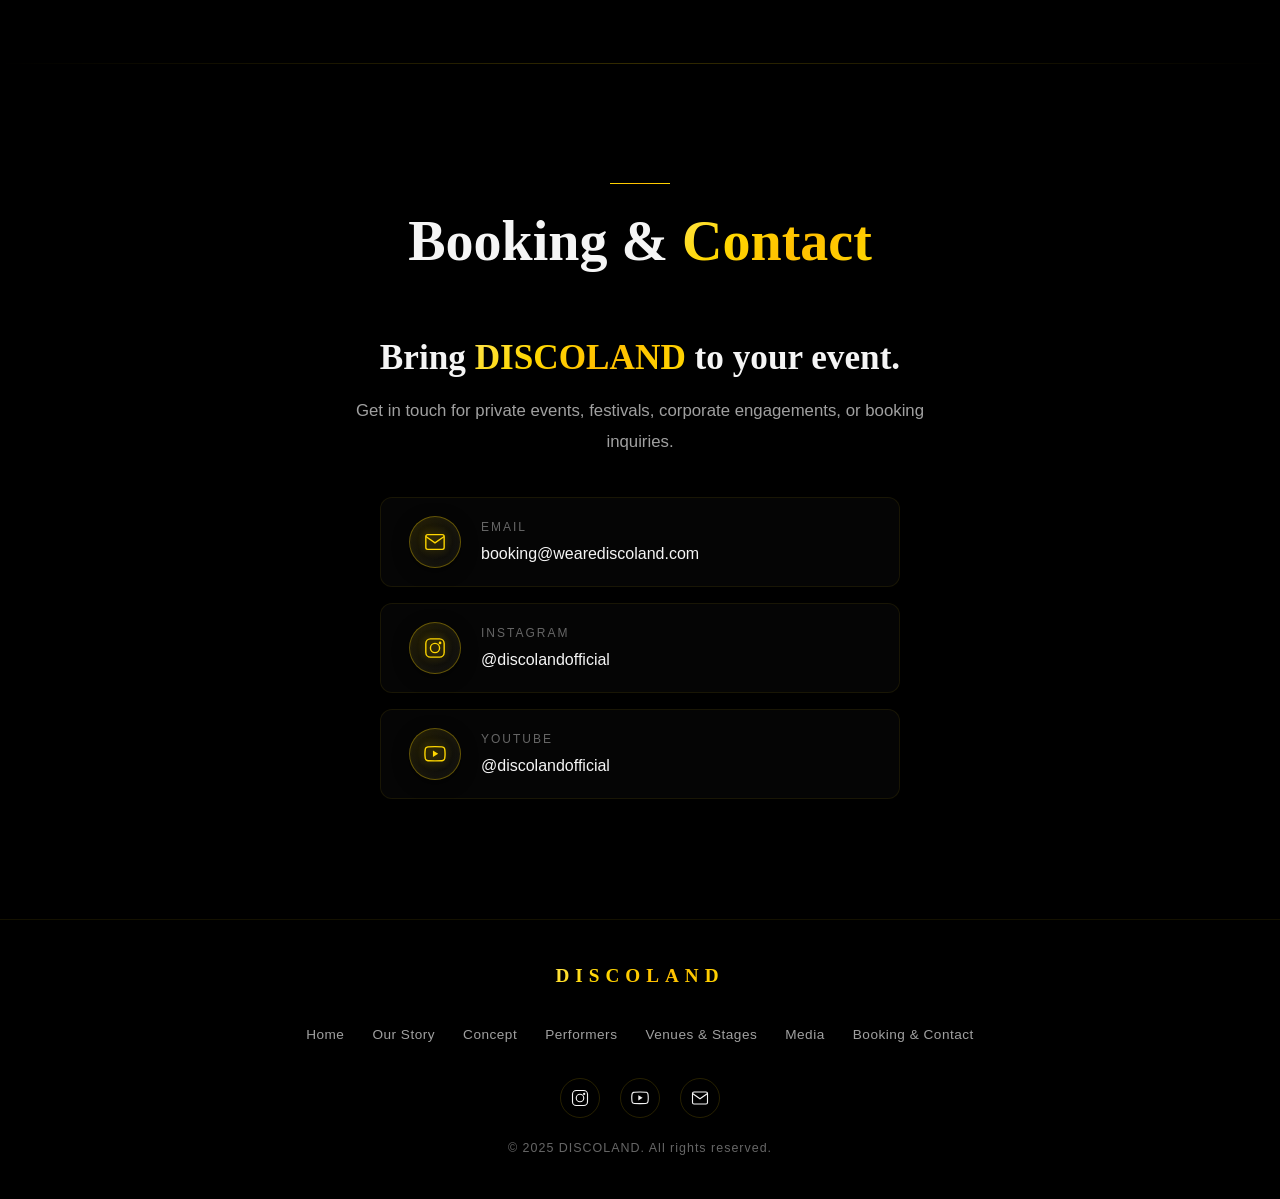
==== commit ac518885: "fix(geo): update artist representation and schema markup to feature Buse Turker as sole lead/founder" ====
--- a/index.html
+++ b/index.html
@@ -36,7 +36,7 @@
         "@id": "https://wearediscoland.com/#website",
         "name": "DISCOLAND",
         "url": "https://wearediscoland.com",
-        "description": "DISCOLAND — Live Disco Experience. A Turkey-based live disco performance project by Buse Türker and Erdi İltaş.",
+        "description": "DISCOLAND — Live Disco Experience. A Turkey-based live disco performance project by Buse Türker.",
         "inLanguage": ["tr", "en"]
       },
       {
@@ -47,7 +47,7 @@
         "url": "https://wearediscoland.com",
         "logo": "https://wearediscoland.com/assets/images/logo.png",
         "image": "https://wearediscoland.com/assets/images/logo.png",
-        "description": "DISCOLAND is a high-energy live disco performance project based in Turkey founded by vocalist Buse Türker and DJ/sound producer Erdi İltaş.",
+        "description": "DISCOLAND is a high-energy live disco performance project based in Turkey, founded and fronted by vocalist Buse Türker. The act delivers 90-minute non-stop live vocal and DJ sets reviving classic disco culture with modern stage aesthetics.",
         "foundingDate": "2025",
         "foundingLocation": {
           "@type": "Place",
@@ -57,13 +57,12 @@
         "member": [
           {
             "@type": "Person",
+            "@id": "https://wearediscoland.com/#buse-turker",
             "name": "Buse Türker",
-            "roleName": "Founder & Vocalist"
-          },
-          {
-            "@type": "Person",
-            "name": "Erdi İltaş",
-            "roleName": "DJ & Sound Producer"
+            "roleName": "Founder & Lead Vocalist",
+            "jobTitle": "Founder & Vocalist",
+            "url": "https://wearediscoland.com/#sahne-yuzlerimiz",
+            "description": "Founder and powerful voice of DISCOLAND."
           }
         ],
         "sameAs": [
@@ -162,7 +161,7 @@
         <div class="story-col reveal reveal-delay-1">
           <div class="story-block">
             <h3 class="story-heading" data-i18n="story.heading">Disco ruhu geri dönüyor. Bu kez canlı.</h3>
-            <p data-i18n="story.lead">DISCOLAND, vokalist Buse Türker ve DJ & Sound Producer Erdi İltaş tarafından kurulan, 90 dakikalık kesintisiz canlı vokal + DJ performansıyla disko kültürünü modern sahne estetiğiyle buluşturan canlı performans projesidir.</p>
+            <p data-i18n="story.lead">DISCOLAND, vokalist ve kurucu Buse Türker liderliğinde, 90 dakikalık kesintisiz canlı vokal + DJ performansıyla disko kültürünü modern sahne estetiğiyle buluşturan yüksek enerjili canlı performans projesidir.</p>
             <p data-i18n="story.p1">Bazı şarkıların büyüsü zamana meydan okur. Yıllar geçer, müzik değişir, sahneler değişir; ama o şarkılar daha ilk notasında bizi başka bir zamana götürmeye devam eder. Çünkü geçmişin en güzel dönemlerinden kalan o enerji, özgürlük ve dans etme hissi bugün hâlâ yaşıyor.</p>
           </div>
 
@@ -196,7 +195,7 @@
         <div class="section-divider"></div>
         <h2 class="section-title" data-i18n="concept.title">Konsept</h2>
       </div>
-      <p class="faces-intro reveal reveal-delay-1" data-i18n="concept.desc">DISCOLAND, vokalist Buse Türker ve DJ & Sound Producer Erdi İltaş tarafından kurulan, 90 dakikalık kesintisiz canlı vokal + DJ performansıyla disko kültürünü modern sahne estetiğiyle buluşturan canlı performans projesidir.</p>
+      <p class="faces-intro reveal reveal-delay-1" data-i18n="concept.desc">DISCOLAND, vokalist ve kurucu Buse Türker liderliğinde, 90 dakikalık kesintisiz canlı vokal + DJ performansıyla disko kültürünü modern sahne estetiğiyle buluşturan yüksek enerjili canlı performans projesidir.</p>
       <div class="konsept-list reveal reveal-delay-1">
         <ul>
           <li data-i18n="concept.item1">Canlı vokal + DJ performansı</li>
@@ -547,7 +546,7 @@
   </div>
 
   <!-- Scripts -->
-  <script src="js/translations.js?v=3"></script>
+  <script src="js/translations.js?v=4"></script>
   <script src="js/main.js?v=9"></script>
 
 </body>
